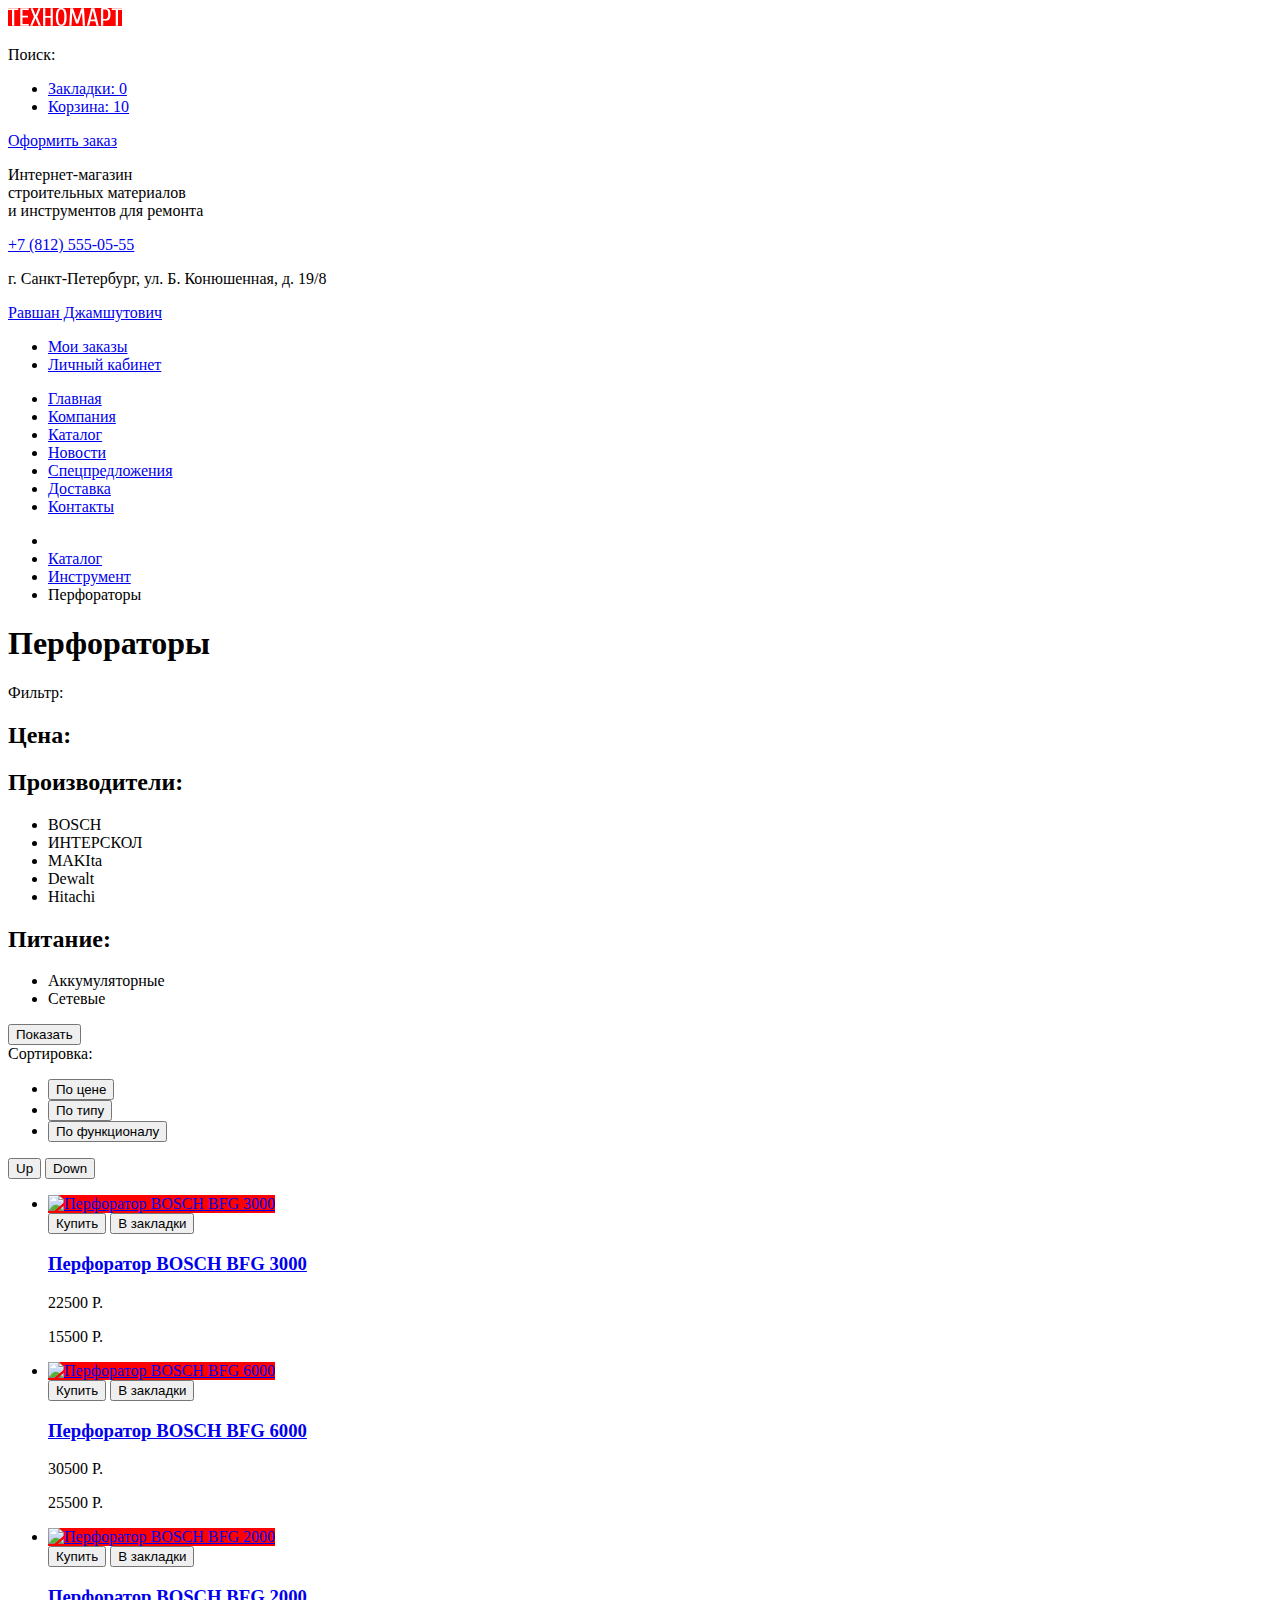
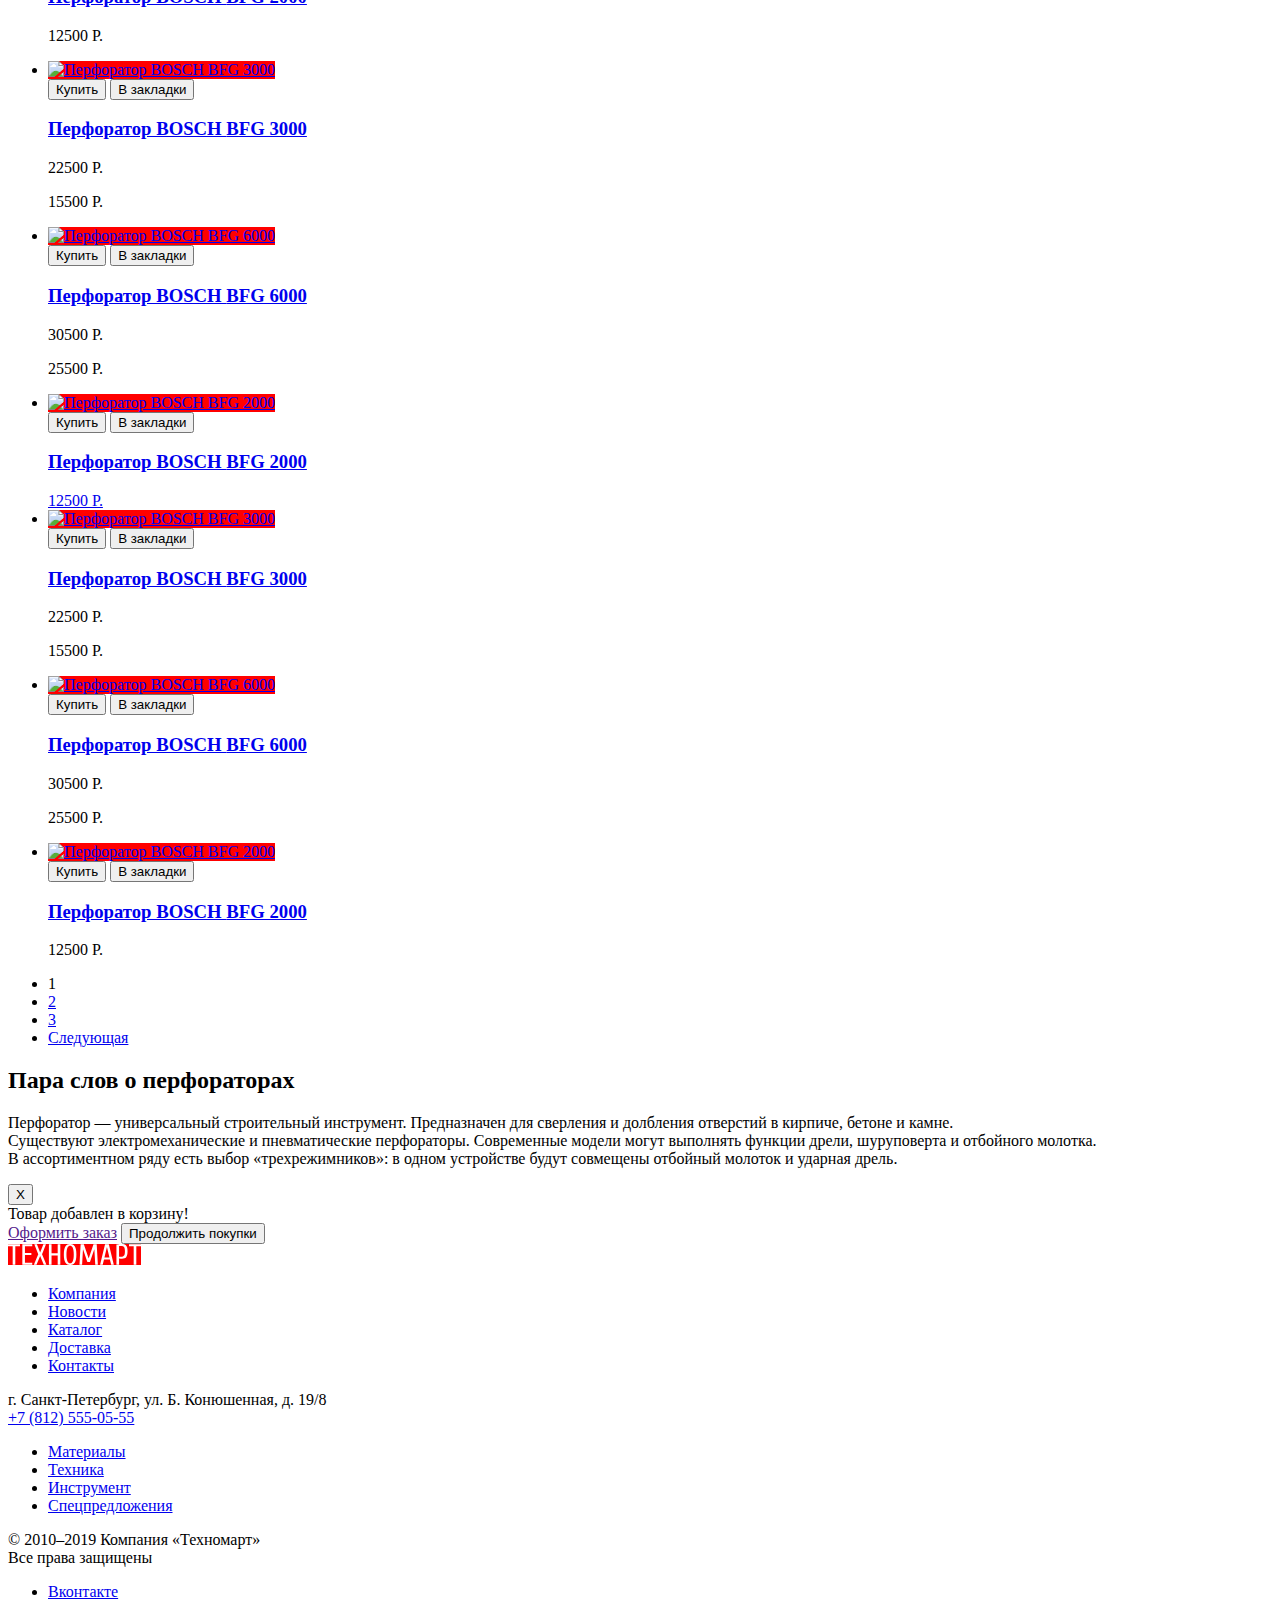
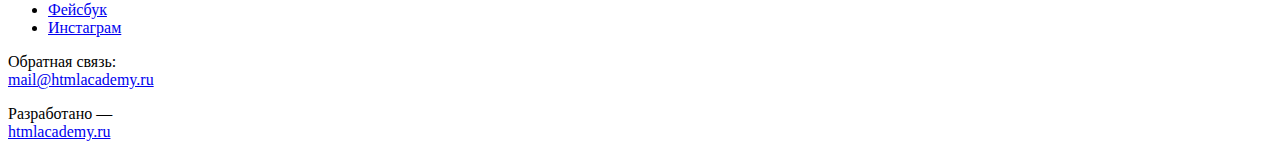
==== catalog.html @ 6b27f060 "Работа над ошибками" ====
<!DOCTYPE html>
<html lang="ru">
  <head>
    <meta charset="utf-8">
    <title>Техномарт</title>
    <link rel="stylesheet" href="css/delete.css">
  </head>
  <body>
    <header>
      <div>
        <a href="index.html"> <img src="img/logo-technomart.svg" weight="108" height="18" alt="Интернет-магазин Техномарт"> </a>
        <p>Поиск:</p>
        <ul>
          <li><a href="#">Закладки: 0</a></li>
          <li><a href="#">Корзина: 10</a></li>
        </ul>
        <a href="#">Оформить заказ</a>
      </div>
      <div>
        <p>Интернет-магазин <br> строительных материалов <br> и инструментов для ремонта</p>
        <div>
          <a href="tel:+78125550555">+7 (812) 555-05-55</a>
          <p>г. Санкт-Петербург, ул. Б. Конюшенная, д. 19/8</p>
        </div>
        <div>
          <div>
            <a href="#">Равшан Джамшутович</a>
            <a href="#" ></a> <!-- Кнопка ВЫХОД-->
          </div>
          <ul>
            <li><a href="#">Мои заказы</a></li>
            <li><a href="#">Личный кабинет</a></li>
          </ul>
        </div>
      </div>
      <nav>
        <ul>
          <li><a href="index.html">Главная</a></li>
          <li><a href="#">Компания</a></li>
          <li><a href="catalog.html">Каталог</a></li>
          <li><a href="#">Новости</a></li>
          <li><a href="#">Спецпредложения</a></li>
          <li><a href="#">Доставка</a></li>
          <li><a href="#">Контакты</a></li>
        </ul>
      </nav>
    </header>
    <main>
      <ul>
        <li><a href="index.html"></li> <!-- Иконка "Домой" -->
        <li><a href="catalog.html">Каталог</a></li>
        <li><a href="#">Инструмент</a></li>
        <li>Перфораторы</li>
      </ul>
      <section>
        <h1>Перфораторы</h1>
        <div>
          <!-- Фильтры товаров -->
          <div>Фильтр:</div>
          <div>
            <h2>Цена:</h2>
            <!-- Сортировка по цене -->
            <div>
              
            </div>
            <div>

            </div>
          </div>
          <div>
            <h2>Производители:</h2>
            <ul>
              <li>BOSCH</li>
              <li>ИНТЕРСКОЛ</li>
              <li>MAKIta</li>
              <li>Dewalt</li>
              <li>Hitachi</li>
            </ul>
          </div>
          <div>
            <h2>Питание:</h2>
            <ul>
              <li>Аккумуляторные</li>
              <li>Сетевые</li>
            </ul>
          </div>
          <button>Показать</button>
        </div>
        <div>
          <div>
            <span>Сортировка:</span>
            <div>
              <ul>
                <li><button>По цене</button></li>
                <li><button>По типу</button></li>
                <li><button>По функционалу</button></li>
              </ul>
              <div>
                <button>Up</button>
                <button>Down</button>
              </div>
            </div>
          </div>
          <ul>
            <li>
              <div>
                <a href="#">
                    <img src="img/perforator_1.jpg" weight="220" height="169" alt="Перфоратор BOSCH BFG 3000">
                </a>
                <div>
                  <button>Купить</button>
                  <button>В закладки</button>
                </div>
              </div>
              <h3>
                <a href="#">
                    Перфоратор BOSCH
                    <span>BFG 3000</span>
                </a>
              </h3>
              <p>22500 Р.</p>
              <p>15500 Р.</p>
            </li>
            <li>
                <div>
                  <a href="#">
                      <img src="img/perforator_2.jpg" weight="220" height="169" alt="Перфоратор BOSCH BFG 6000">
                  </a>
                  <div>
                      <button>Купить</button>
                      <button>В закладки</button>
                  </div>
                </div>
                <h3>
                  <a href="#">
                      Перфоратор BOSCH
                      <span>BFG 6000</span>
                  </a>
                </h3>
                <p>30500 Р.</p>
                <p>25500 Р.</p>
              </li>
              <li>
                <div>
                  <a href="#">
                      <img src="img/perforator_3.jpg" weight="220" height="169" alt="Перфоратор BOSCH BFG 2000">
                  </a>
                  <div>
                      <button>Купить</button>
                      <button>В закладки</button>
                  </div>
                </div>
                <h3>
                  <a href="#">
                      Перфоратор BOSCH
                      <span>BFG 2000</span>
                  </a>
                </h3>
                <p>12500 Р.</p>
              </li>
              <li>
                <div>
                  <a href="#">
                      <img src="img/perforator_1.jpg" weight="220" height="169" alt="Перфоратор BOSCH BFG 3000">
                  </a>
                  <div>
                      <button>Купить</button>
                      <button>В закладки</button>
                  </div>
                </div>
                <h3>
                  <a href="#">
                      Перфоратор BOSCH
                      <span>BFG 3000</span>
                  </a>
                </h3>
                <p>22500 Р.</p>
                <p>15500 Р.</p>
              </li>
              <li>
                <div>
                  <a href="#">
                      <img src="img/perforator_2.jpg" weight="220" height="169" alt="Перфоратор BOSCH BFG 6000">
                  </a>
                  <div>
                      <button>Купить</button>
                      <button>В закладки</button>
                  </div>
                </div>
                <h3>
                  <a href="#">
                      Перфоратор BOSCH
                      <span>BFG 6000</span>
                  </a>
                </h3>
                <p>30500 Р.</p>
                <p>25500 Р.</p>
              </li>
              <li>
                <div>
                  <a href="#">
                      <img src="img/perforator_3.jpg" weight="220" height="169" alt="Перфоратор BOSCH BFG 2000">
                  </a>
                  <div>
                      <button>Купить</button>
                      <button>В закладки</button>
                  </div>
                </div>
                <h3>
                  <a href="#">
                      Перфоратор BOSCH
                      <span>BFG 2000</span>
                  </a>
                </h3>
                <a href="#">12500 Р.</a>
              </li>
              <li>
                <div>
                  <a href="#">
                      <img src="img/perforator_1.jpg" weight="220" height="169" alt="Перфоратор BOSCH BFG 3000">
                  </a>
                  <div>
                      <button>Купить</button>
                      <button>В закладки</button>
                  </div>
                </div>
                <h3>
                  <a href="#">
                      Перфоратор BOSCH
                      <span>BFG 3000</span>
                  </a>
                </h3>
                <p>22500 Р.</p>
                <p>15500 Р.</p>
              </li>
              <li>
                <div>
                  <a href="#">
                      <img src="img/perforator_2.jpg" weight="220" height="169" alt="Перфоратор BOSCH BFG 6000">
                  </a>
                  <div>
                      <button>Купить</button>
                      <button>В закладки</button>
                  </div>
                </div>
                <h3>
                  <a href="#">
                      Перфоратор BOSCH
                      <span>BFG 6000</span>
                  </a>
                </h3>
                <p>30500 Р.</p>
                <p>25500 Р.</p>
              </li>
              <li>
                <div>
                  <a href="#">
                      <img src="img/perforator_3.jpg" weight="220" height="169" alt="Перфоратор BOSCH BFG 2000">
                  </a>
                  <div>
                      <button>Купить</button>
                      <button>В закладки</button>
                  </div>
                </div>
                <h3>
                  <a href="#">
                      Перфоратор BOSCH
                      <span>BFG 2000</span>
                  </a>
                </h3>
                <p>12500 Р.</p>
              </li>
          </ul>
        </div>
        <div>
          <ul>
            <li>1</li>
            <li><a href="#">2</a></li>
            <li><a href="#">3</a></li>
            <li><a href="#">Следующая</a></li>
          </ul>
        </div>
      </section>
      <section>
        <h2>Пара слов о перфораторах</h2>
        <p>Перфоратор — универсальный строительный инструмент. Предназначен для сверления и долбления отверстий в кирпиче, бетоне и камне. <br>
          Существуют электромеханические и пневматические перфораторы. Современные модели могут выполнять функции дрели, шуруповерта и отбойного молотка. <br>
          В ассортиментном ряду есть выбор «трехрежимников»: в одном устройстве будут совмещены отбойный молоток и ударная дрель.</p>
      </section>
      <div>
        <button>Х</button>
        <div>
          <div>Товар добавлен в корзину!</div>
        </div>
        <div>
          <a href="">Оформить заказ</a>
          <button>Продолжить покупки</button>
        </div>
      </div>
    </main>
    <footer>
      <div>
          <a href="index.html"><img src="img/logo-technomart.svg" weight="136" height="21" alt="Логотип"></a>
          <ul>
              <li><a href="#">Компания</a></li>
              <li><a href="#">Новости</a></li>
              <li><a href="#">Каталог</a></li>
              <li><a href="#">Доставка</a></li>
              <li><a href="#">Контакты</a></li>
            </ul>
      </div>
      <div>
        <p>г. Санкт-Петербург, ул. Б. Конюшенная, д. 19/8 <br> <a href="tel:+78125550555">+7 (812) 555-05-55</a></p>
        <ul>
            <li><a href="#">Материалы</a></li>
            <li><a href="#">Техника</a></li>
            <li><a href="#">Инструмент</a></li>
            <li><a href="#">Спецпредложения</a></li>
          </ul>
      </div>
      <div>
        <p>© 2010–2019 Компания «Техномарт» <br> Все права защищены</p>
        <ul>
          <li><a href="#">Вконтакте</a></li>
          <li><a href="#">Фейсбук</a></li>
          <li><a href="#">Инстаграм</a></li>
        </ul>
        <p>Обратная связь: <br> <a href="mailto:mail@htmlacademy.ru">mail@htmlacademy.ru</a></p>
        <p>Разработано — <br> <a href="https://htmlacademy.ru/intensive/htmlcss">htmlacademy.ru</a></p>
      </div>
    </footer>
  </body>
</html>
---- css/delete.css ----
img {
    background-color: red;
}
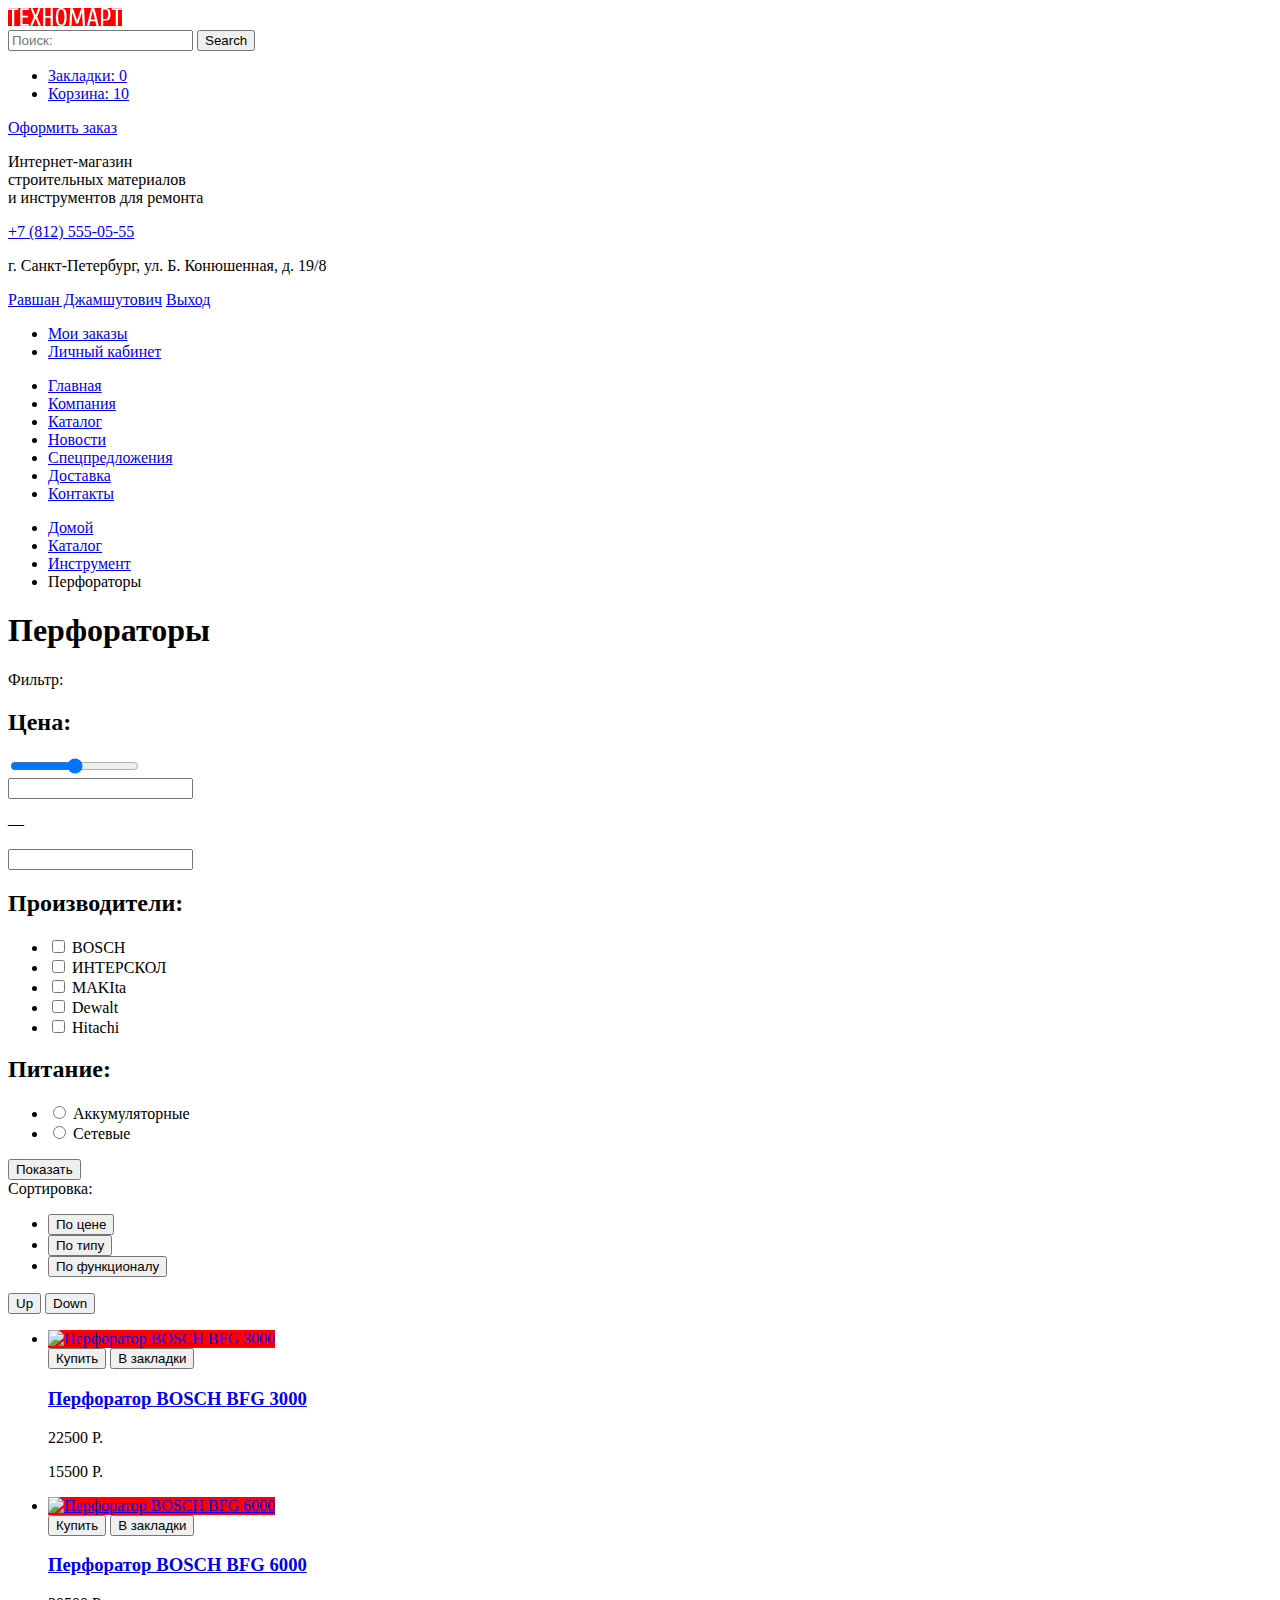
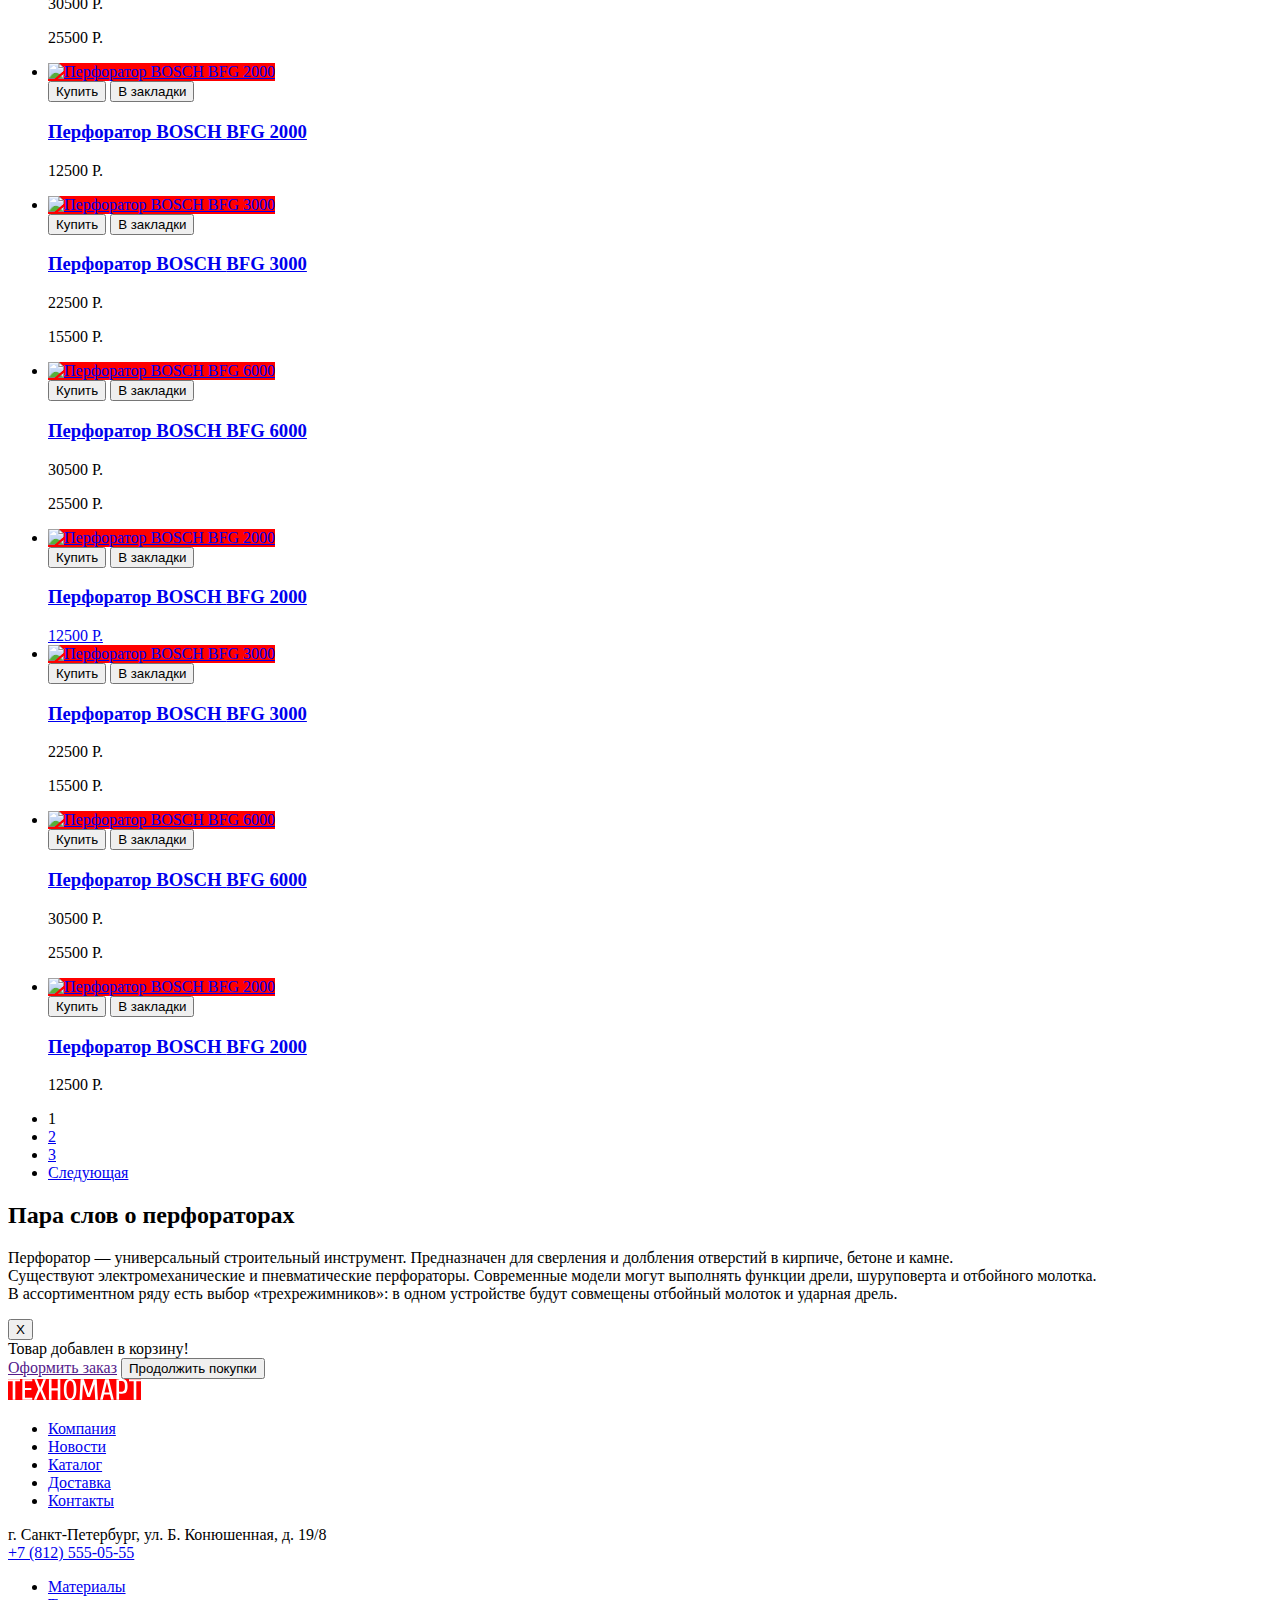
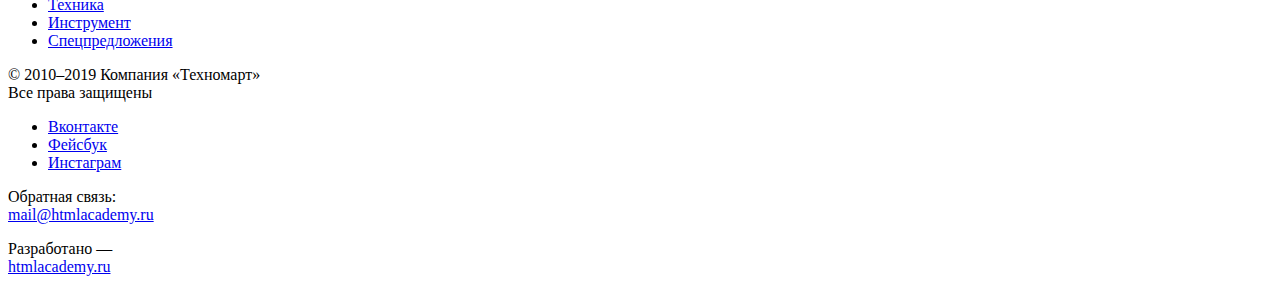
==== commit 82115c15: "дополнил" ====
--- a/catalog.html
+++ b/catalog.html
@@ -9,7 +9,10 @@
     <header>
       <div>
         <a href="index.html"> <img src="img/logo-technomart.svg" weight="108" height="18" alt="Интернет-магазин Техномарт"> </a>
-        <p>Поиск:</p>
+        <form action="" method="post">
+          <input type="search" name="search" placeholder="Поиск:">
+          <button>Search</button>
+        </form>
         <ul>
           <li><a href="#">Закладки: 0</a></li>
           <li><a href="#">Корзина: 10</a></li>
@@ -25,7 +28,7 @@
         <div>
           <div>
             <a href="#">Равшан Джамшутович</a>
-            <a href="#" ></a> <!-- Кнопка ВЫХОД-->
+            <a href="#">Выход</a>
           </div>
           <ul>
             <li><a href="#">Мои заказы</a></li>
@@ -47,7 +50,7 @@
     </header>
     <main>
       <ul>
-        <li><a href="index.html"></li> <!-- Иконка "Домой" -->
+        <li><a href="index.html">Домой</a></li>
         <li><a href="catalog.html">Каталог</a></li>
         <li><a href="#">Инструмент</a></li>
         <li>Перфораторы</li>
@@ -55,36 +58,62 @@
       <section>
         <h1>Перфораторы</h1>
         <div>
-          <!-- Фильтры товаров -->
-          <div>Фильтр:</div>
-          <div>
-            <h2>Цена:</h2>
-            <!-- Сортировка по цене -->
+          <form action="">
+            <!-- Фильтры товаров -->
+            <div>Фильтр:</div>
             <div>
-              
+              <h2>Цена:</h2>
+              <input type="range" min="1" max="40000" step="1">
+              <div>
+                <input type="text">
+                <p> — </p>
+                <input type="text">
+              </div>
             </div>
             <div>
-
+              <h2>Производители:</h2>
+              <ul>
+                <li>
+                  <input type="checkbox" name="product-group-manufacturers" value="bosh" id="bosh">
+                  <label for="bosh">BOSCH</label>
+                </li>
+                <li>
+                  <input type="checkbox" name="product-group-manufacturers" value="interscol" id="interscol">
+                  <label for="interscol">ИНТЕРСКОЛ</label>
+                </li>
+                <li>
+                  <input type="checkbox" name="product-group-manufacturers" value="makita" id="makita">
+                  <label for="makita">MAKIta</label>
+                </li>
+                <li>
+                  <input type="checkbox" name="product-group-manufacturers" value="dewalt" id="dewalt">
+                  <label for="dewalt">Dewalt</label>
+                </li>
+                <li>
+                  <input type="checkbox" name="product-group-manufacturers" value="hitachi" id="hitachi">
+                  <label for="hitachi">Hitachi</label>
+                </li>
+              </ul>
             </div>
-          </div>
-          <div>
-            <h2>Производители:</h2>
-            <ul>
-              <li>BOSCH</li>
-              <li>ИНТЕРСКОЛ</li>
-              <li>MAKIta</li>
-              <li>Dewalt</li>
-              <li>Hitachi</li>
-            </ul>
-          </div>
-          <div>
-            <h2>Питание:</h2>
-            <ul>
-              <li>Аккумуляторные</li>
-              <li>Сетевые</li>
-            </ul>
-          </div>
-          <button>Показать</button>
+            <div>
+              <h2>Питание:</h2>
+              <ul>
+                <li>
+                  <input type="radio" name="product-group-power" value="rechargeable" id="rechargeable">
+                  <label for="rechargeable">
+                    Аккумуляторные
+                  </label>
+                </li>
+                <li>
+                  <input type="radio" name="product-group-power" value="power" id="power">
+                  <label for="power">
+                    Сетевые
+                  </label>
+                </li>
+              </ul>
+            </div>
+            <button type="submit">Показать</button>
+          </form>
         </div>
         <div>
           <div>
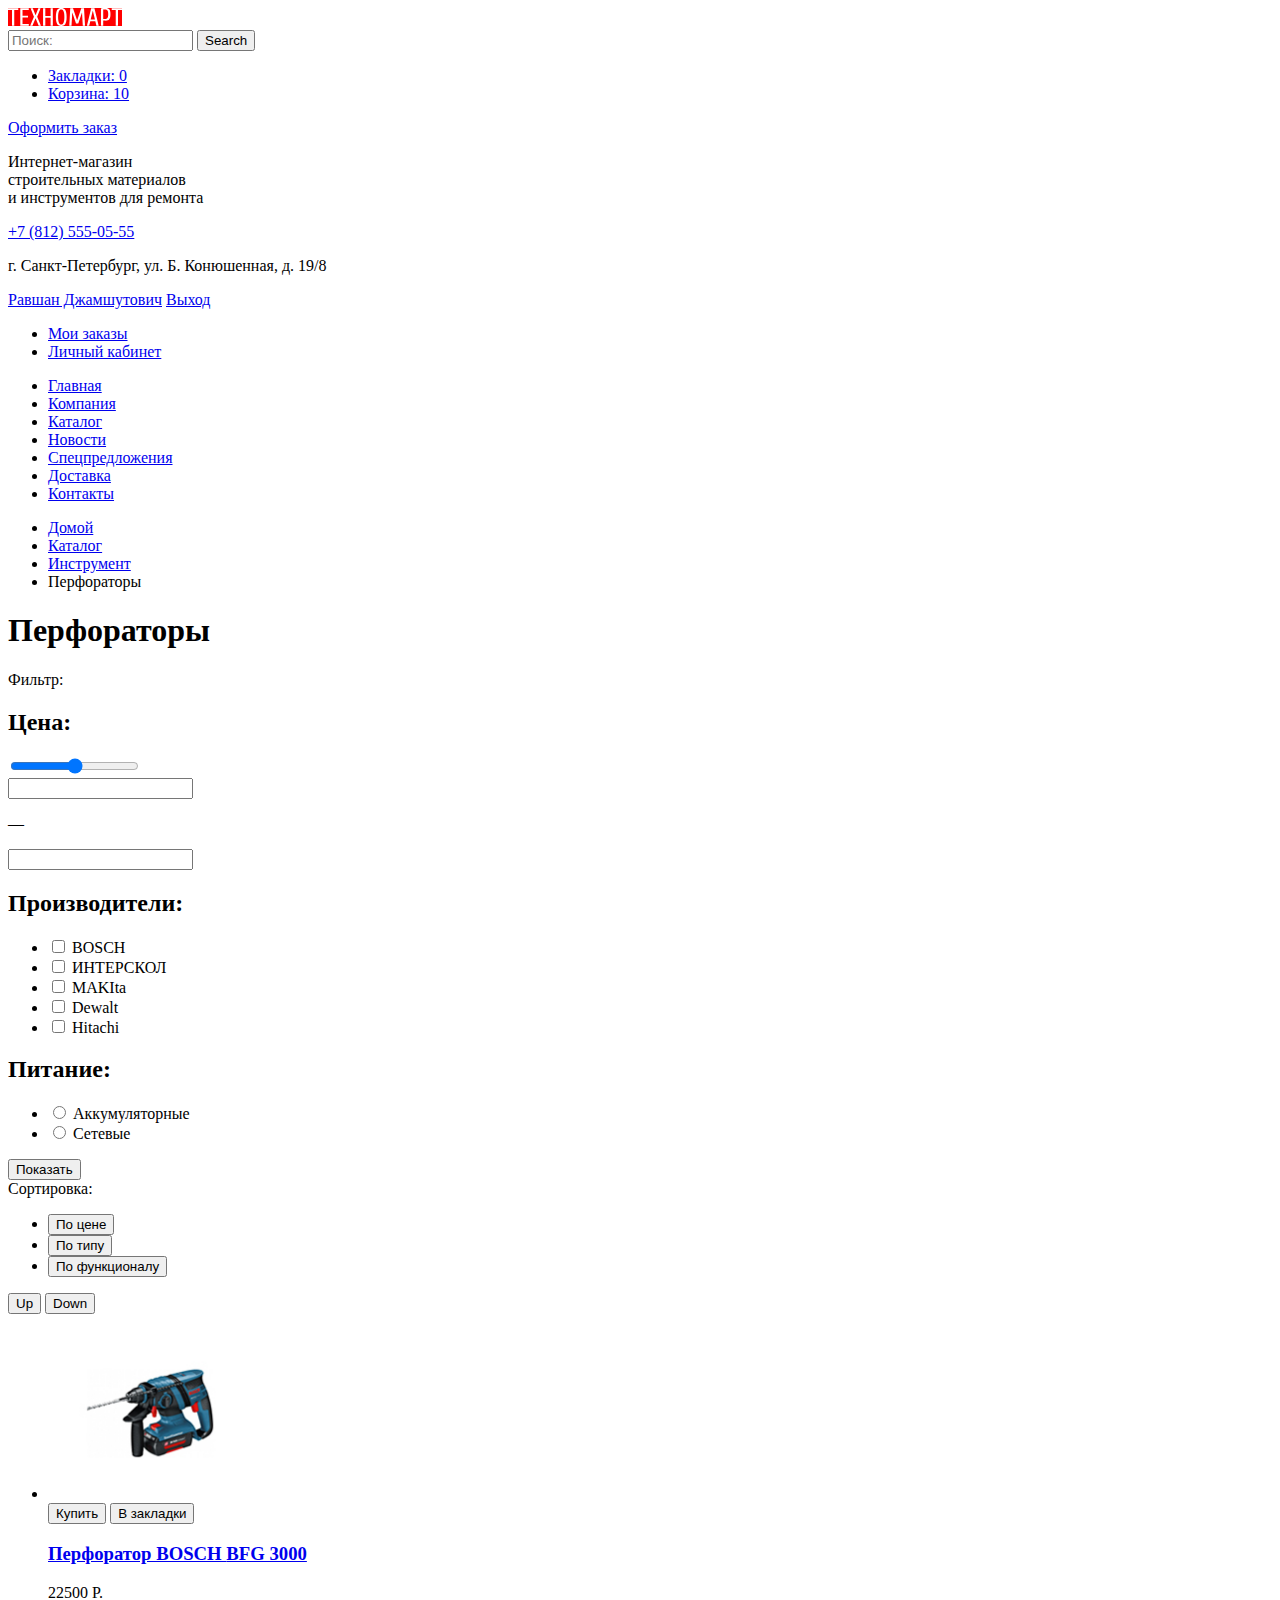
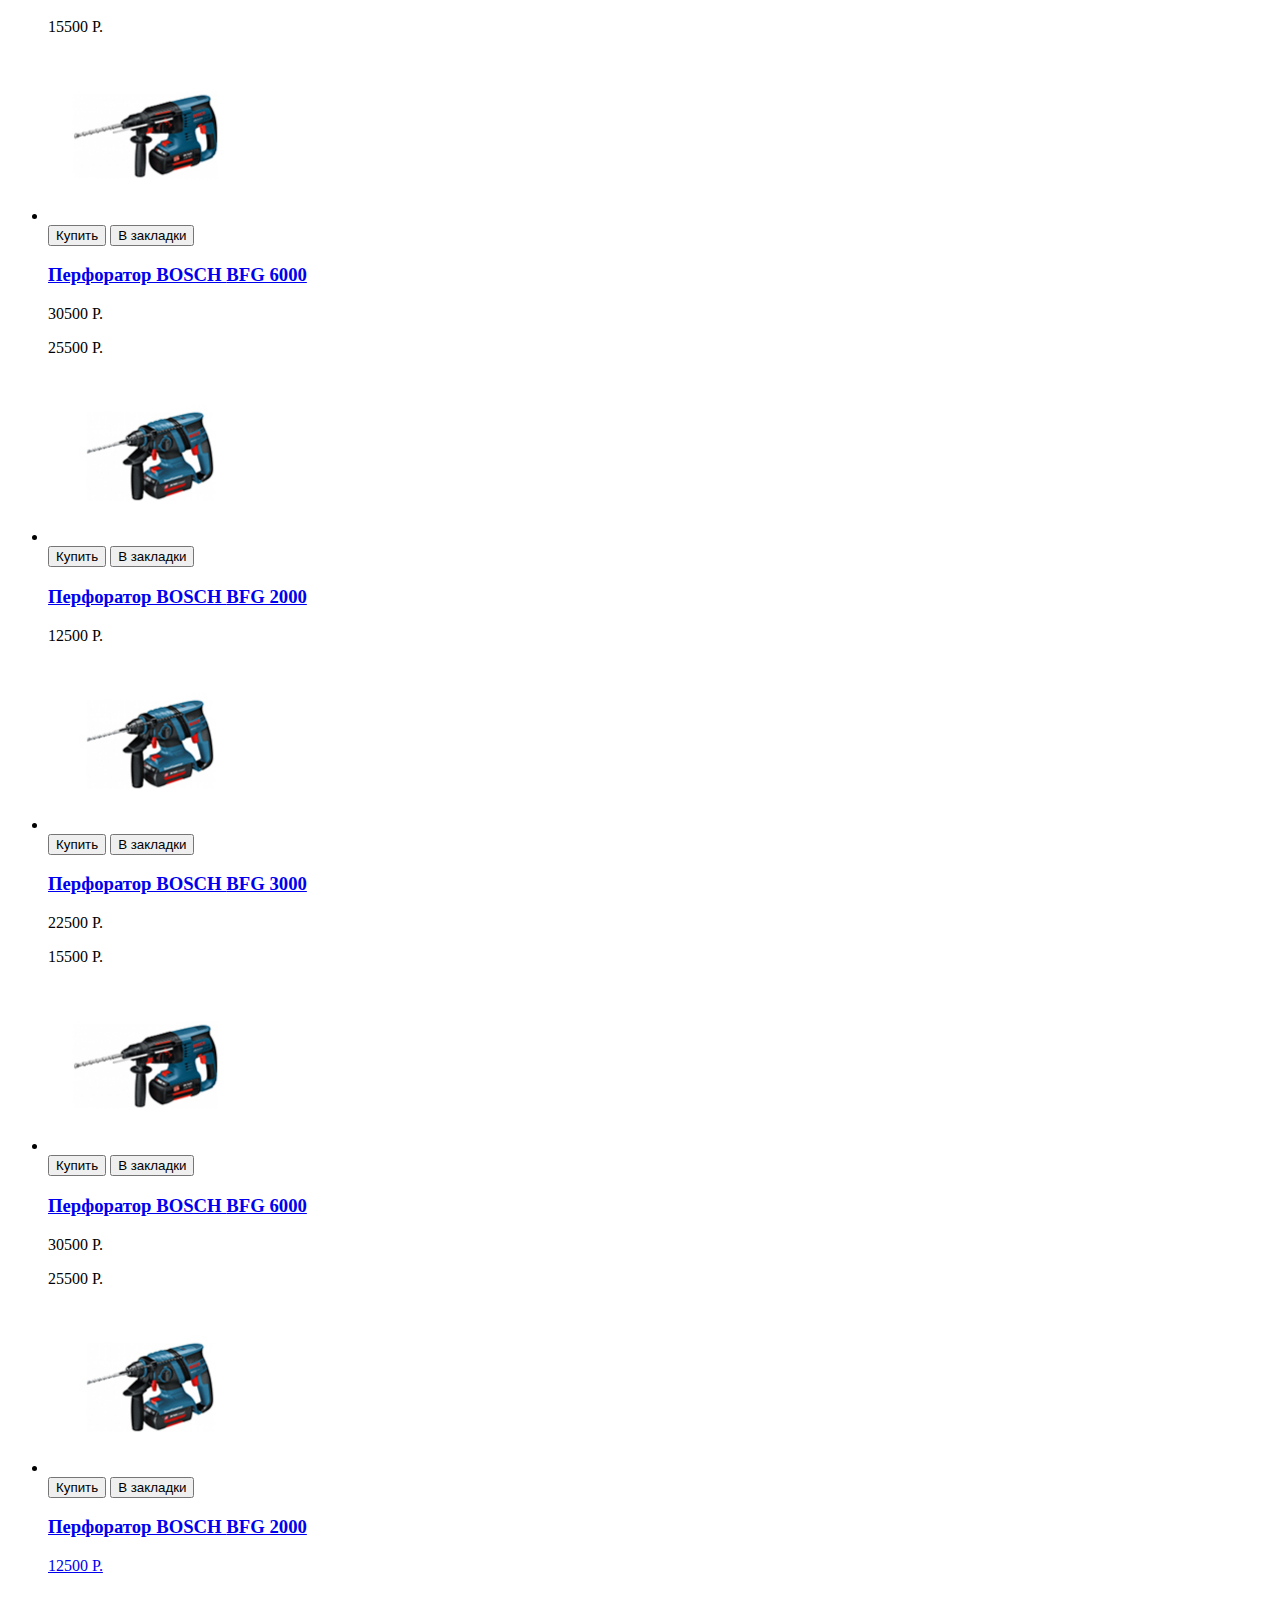
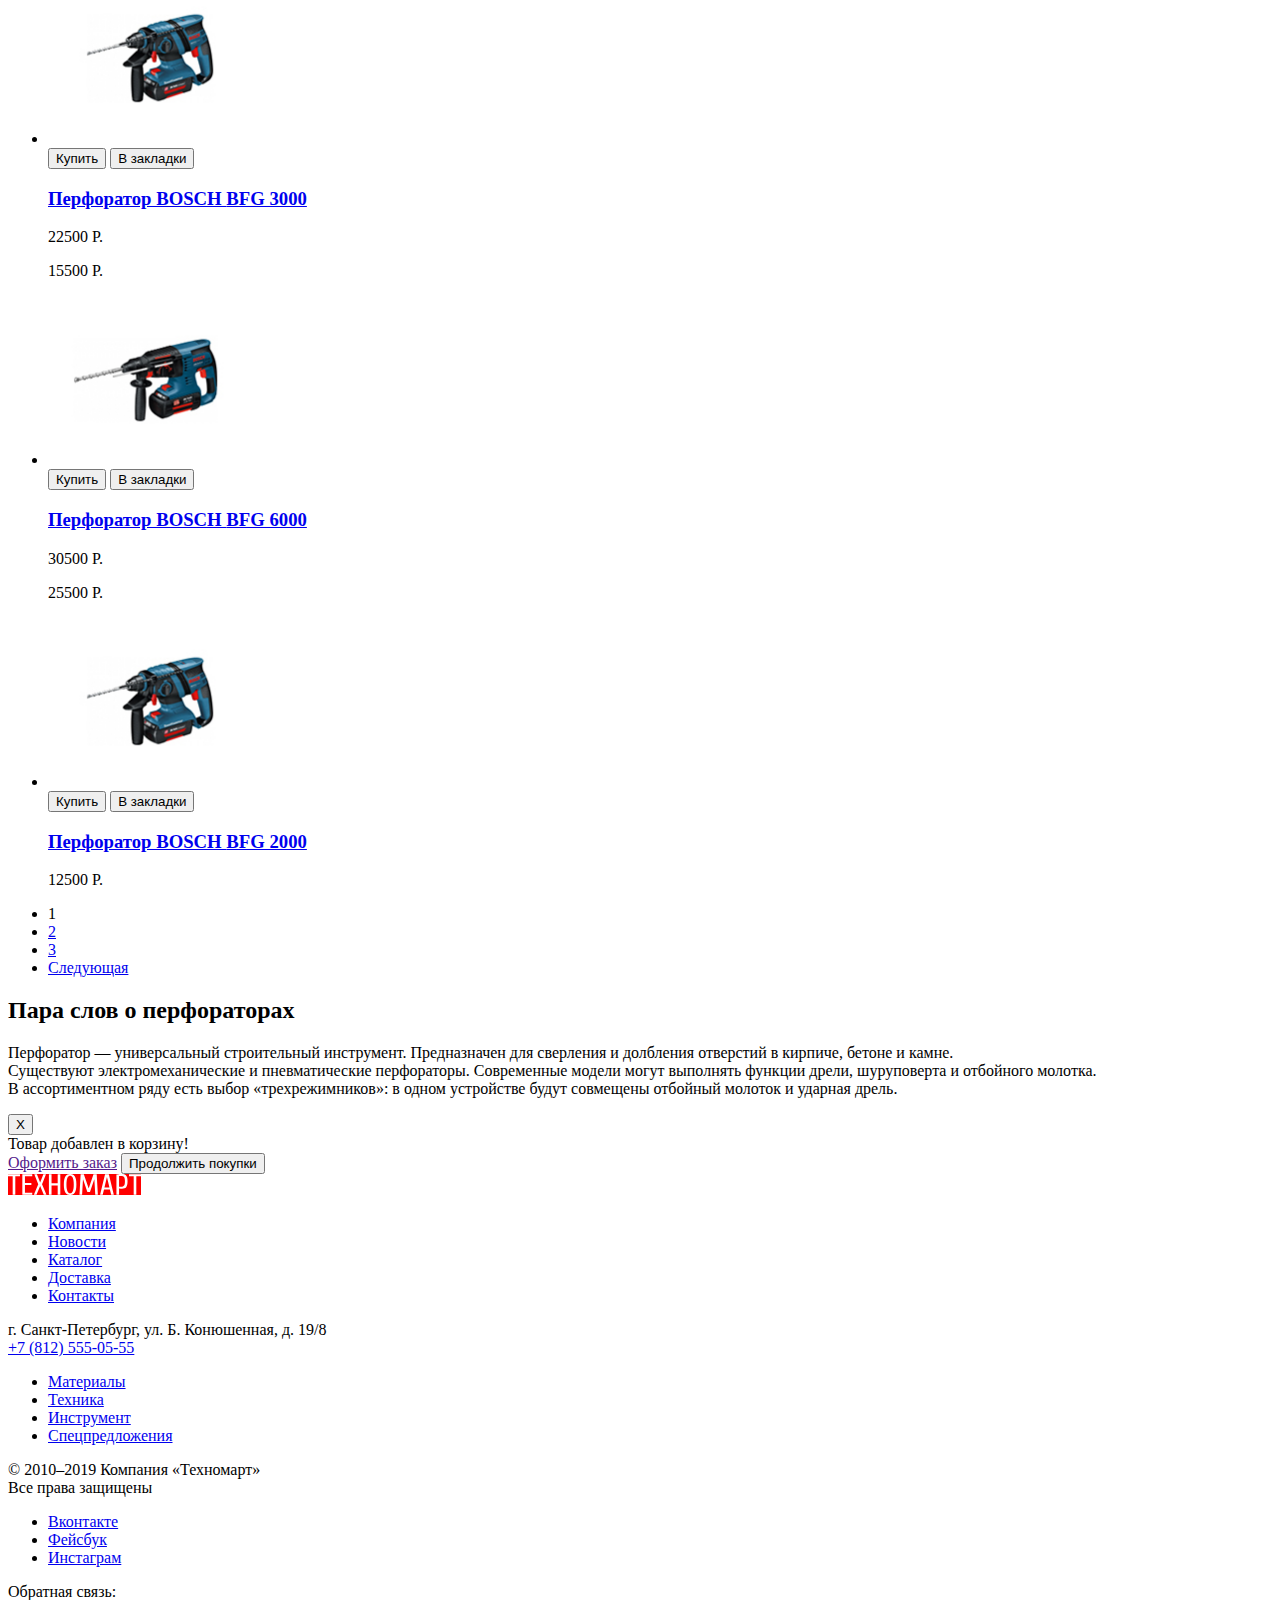
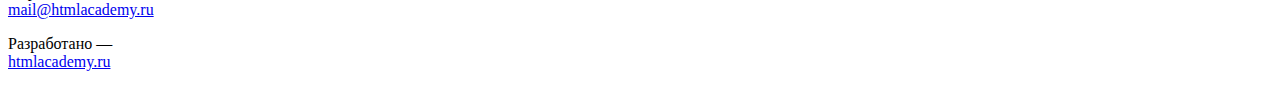
==== commit e9ac495c: "Правки" ====
--- a/catalog.html
+++ b/catalog.html
@@ -134,7 +134,7 @@
             <li>
               <div>
                 <a href="#">
-                    <img src="img/perforator_1.jpg" weight="220" height="169" alt="Перфоратор BOSCH BFG 3000">
+                    <img src="img/perforator__1.jpg" weight="220" height="169" alt="Перфоратор BOSCH BFG 3000">
                 </a>
                 <div>
                   <button>Купить</button>
@@ -153,7 +153,7 @@
             <li>
                 <div>
                   <a href="#">
-                      <img src="img/perforator_2.jpg" weight="220" height="169" alt="Перфоратор BOSCH BFG 6000">
+                      <img src="img/perforator__2.jpg" weight="220" height="169" alt="Перфоратор BOSCH BFG 6000">
                   </a>
                   <div>
                       <button>Купить</button>
@@ -172,7 +172,7 @@
               <li>
                 <div>
                   <a href="#">
-                      <img src="img/perforator_3.jpg" weight="220" height="169" alt="Перфоратор BOSCH BFG 2000">
+                      <img src="img/perforator__3.jpg" weight="220" height="169" alt="Перфоратор BOSCH BFG 2000">
                   </a>
                   <div>
                       <button>Купить</button>
@@ -190,7 +190,7 @@
               <li>
                 <div>
                   <a href="#">
-                      <img src="img/perforator_1.jpg" weight="220" height="169" alt="Перфоратор BOSCH BFG 3000">
+                      <img src="img/perforator__1.jpg" weight="220" height="169" alt="Перфоратор BOSCH BFG 3000">
                   </a>
                   <div>
                       <button>Купить</button>
@@ -209,7 +209,7 @@
               <li>
                 <div>
                   <a href="#">
-                      <img src="img/perforator_2.jpg" weight="220" height="169" alt="Перфоратор BOSCH BFG 6000">
+                      <img src="img/perforator__2.jpg" weight="220" height="169" alt="Перфоратор BOSCH BFG 6000">
                   </a>
                   <div>
                       <button>Купить</button>
@@ -228,7 +228,7 @@
               <li>
                 <div>
                   <a href="#">
-                      <img src="img/perforator_3.jpg" weight="220" height="169" alt="Перфоратор BOSCH BFG 2000">
+                      <img src="img/perforator__3.jpg" weight="220" height="169" alt="Перфоратор BOSCH BFG 2000">
                   </a>
                   <div>
                       <button>Купить</button>
@@ -246,7 +246,7 @@
               <li>
                 <div>
                   <a href="#">
-                      <img src="img/perforator_1.jpg" weight="220" height="169" alt="Перфоратор BOSCH BFG 3000">
+                      <img src="img/perforator__1.jpg" weight="220" height="169" alt="Перфоратор BOSCH BFG 3000">
                   </a>
                   <div>
                       <button>Купить</button>
@@ -265,7 +265,7 @@
               <li>
                 <div>
                   <a href="#">
-                      <img src="img/perforator_2.jpg" weight="220" height="169" alt="Перфоратор BOSCH BFG 6000">
+                      <img src="img/perforator__2.jpg" weight="220" height="169" alt="Перфоратор BOSCH BFG 6000">
                   </a>
                   <div>
                       <button>Купить</button>
@@ -284,11 +284,12 @@
               <li>
                 <div>
                   <a href="#">
-                      <img src="img/perforator_3.jpg" weight="220" height="169" alt="Перфоратор BOSCH BFG 2000">
-                  </a>
-                  <div>
-                      <button>Купить</button>
-                      <button>В закладки</button>
+                      <img src="img/perforator__3.jpg" weight="220" height="169" alt="Перфоратор BOSCH BFG 2000">
+                  </a>
+                  <div>
+                      <button>Купить</button>
+                      <button>В закладки</button>
+
                   </div>
                 </div>
                 <h3>
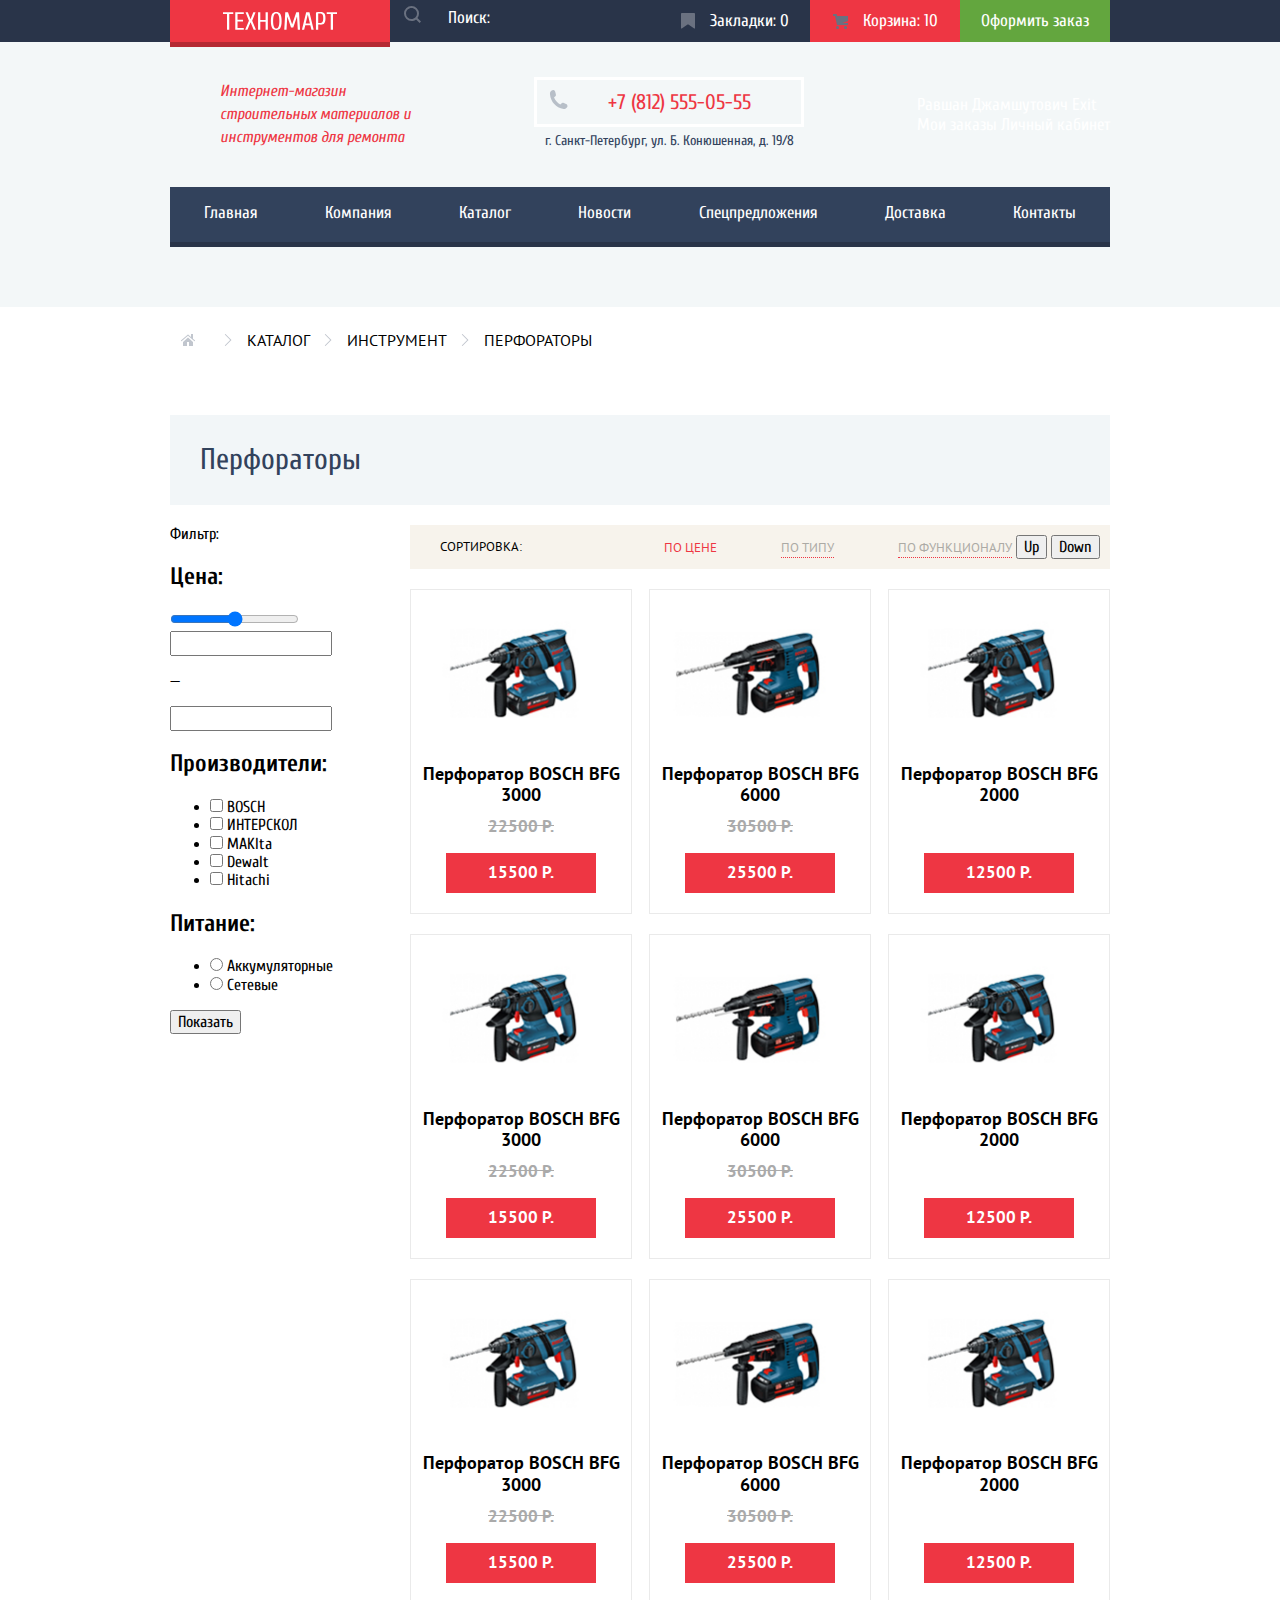
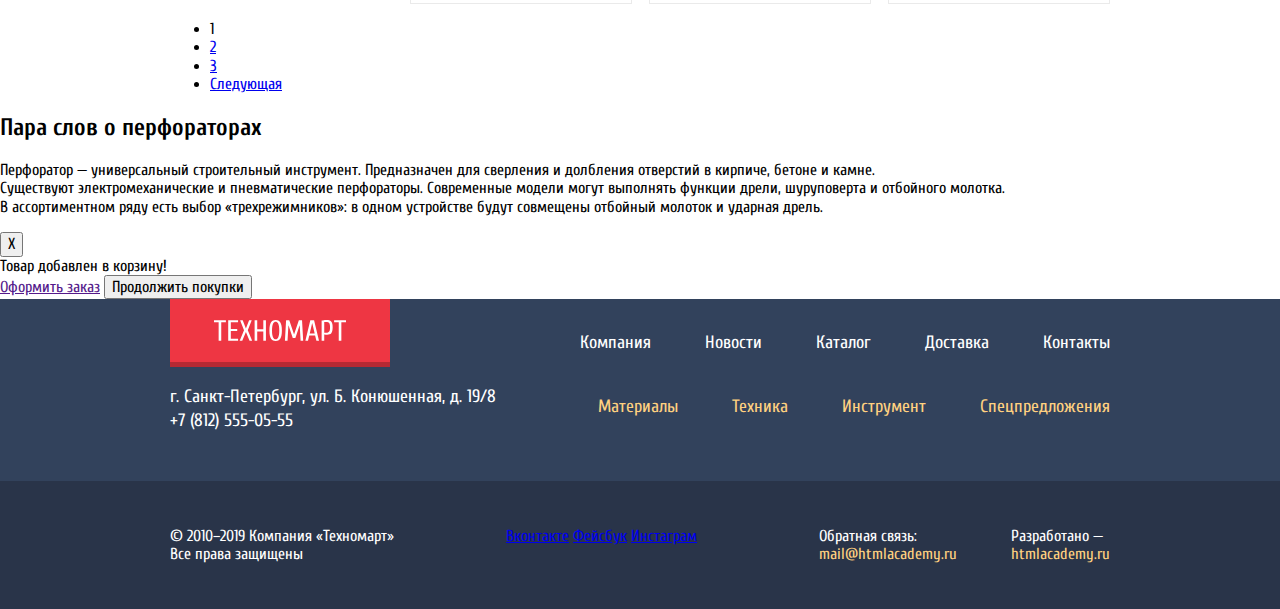
==== commit 74197c29: "работа" ====
--- a/catalog.html
+++ b/catalog.html
@@ -3,37 +3,45 @@
   <head>
     <meta charset="utf-8">
     <title>Техномарт</title>
-    <link rel="stylesheet" href="css/delete.css">
+    <link rel="stylesheet" href="css/normalize.css">
+    <link rel="stylesheet" href="css/style.css">
+    <link href="https://fonts.googleapis.com/css?family=Cuprum:400,400i,700,700i|PT+Sans:400,400i,700,700i&display=swap&subset=cyrillic" rel="stylesheet"> 
   </head>
   <body>
-    <header>
-      <div>
-        <a href="index.html"> <img src="img/logo-technomart.svg" weight="108" height="18" alt="Интернет-магазин Техномарт"> </a>
-        <form action="" method="post">
-          <input type="search" name="search" placeholder="Поиск:">
-          <button>Search</button>
-        </form>
-        <ul>
-          <li><a href="#">Закладки: 0</a></li>
-          <li><a href="#">Корзина: 10</a></li>
-        </ul>
-        <a href="#">Оформить заказ</a>
-      </div>
-      <div>
-        <p>Интернет-магазин <br> строительных материалов <br> и инструментов для ремонта</p>
-        <div>
+    <header class="hav-top">
+      <div class="hav-top-menu">
+        <div class="hav-top-menu-container">
+          <a href="index.html" class="top-logo">
+            <img src="img/logo-technomart.svg" weight="108" height="18" alt="Интернет-магазин Техномарт">
+          </a>
+          <form action="" method="post">
+            <input type="search" name="search" placeholder="Поиск:">
+            <button>Search</button>
+          </form>
+          <div class="top-menu-right">
+            <ul class="hav-top-menu-list">
+              <li><a href="#" class="nav-link">Закладки: 0</a></li>
+              <li><a href="#" class="nav-link">Корзина: 10</a></li>
+            </ul>
+            <a href="#" class="btn-checkout">Оформить заказ</a>
+          </div>
+        </div>
+      </div>
+      <div class="hav-top-center">
+        <p>Интернет-магазин строительных материалов и инструментов для ремонта</p>
+        <div class="hav-top-center-phone">
           <a href="tel:+78125550555">+7 (812) 555-05-55</a>
           <p>г. Санкт-Петербург, ул. Б. Конюшенная, д. 19/8</p>
         </div>
         <div>
           <div>
             <a href="#">Равшан Джамшутович</a>
-            <a href="#">Выход</a>
-          </div>
-          <ul>
-            <li><a href="#">Мои заказы</a></li>
-            <li><a href="#">Личный кабинет</a></li>
-          </ul>
+            <a href="#">Exit</a>
+          </div>
+          <div>
+            <a href="#">Мои заказы</a>
+            <a href="#">Личный кабинет</a>
+          </div>
         </div>
       </div>
       <nav>
@@ -48,15 +56,20 @@
         </ul>
       </nav>
     </header>
-    <main>
-      <ul>
-        <li><a href="index.html">Домой</a></li>
-        <li><a href="catalog.html">Каталог</a></li>
-        <li><a href="#">Инструмент</a></li>
-        <li>Перфораторы</li>
-      </ul>
-      <section>
-        <h1>Перфораторы</h1>
+    <main class="catalog-content">
+      <div>
+        <ul class="bread-crumbs">
+          <li class="bread-crumbs-items"><a href="index.html">Домой</a></li>
+          <li class="bread-crumbs-items"><a href="catalog.html">Каталог</a></li>
+          <li class="bread-crumbs-items"><a href="#">Инструмент</a></li>
+          <li class="bread-crumbs-items">Перфораторы</li>
+        </ul>
+      </div>
+      <section class="content catalog-content catalog-page">
+        <div class="catalog-header">
+          <h1>Перфораторы</h1>
+        </div>
+        <div class="catalog-flex">
         <div>
           <form action="">
             <!-- Фильтры товаров -->
@@ -115,28 +128,28 @@
             <button type="submit">Показать</button>
           </form>
         </div>
-        <div>
-          <div>
-            <span>Сортировка:</span>
+        <div class="catalog-list">
+          <div class="soft-second">
+            <p>Сортировка:</p>
             <div>
-              <ul>
-                <li><button>По цене</button></li>
-                <li><button>По типу</button></li>
-                <li><button>По функционалу</button></li>
+              <ul class="soft-second-list">
+                <li class="soft-second-list-item soft-second-list-item-active"><button>По цене</button></li>
+                <li class="soft-second-list-item"><button>По типу</button></li>
+                <li class="soft-second-list-item"><button>По функционалу</button></li>
               </ul>
-              <div>
+              <div class="catalog-sort-buttons">
                 <button>Up</button>
                 <button>Down</button>
               </div>
             </div>
           </div>
-          <ul>
-            <li>
-              <div>
+          <ul class="catalog-list-items">
+            <li class="popular-items-products-item">
+              <div>     
                 <a href="#">
                     <img src="img/perforator__1.jpg" weight="220" height="169" alt="Перфоратор BOSCH BFG 3000">
                 </a>
-                <div>
+                <div class="hide">
                   <button>Купить</button>
                   <button>В закладки</button>
                 </div>
@@ -147,15 +160,15 @@
                     <span>BFG 3000</span>
                 </a>
               </h3>
-              <p>22500 Р.</p>
-              <p>15500 Р.</p>
+              <p class="old-price">22500 Р.</p>
+              <p class="new-price">15500 Р.</p>
             </li>
-            <li>
+            <li class="popular-items-products-item">
                 <div>
                   <a href="#">
                       <img src="img/perforator__2.jpg" weight="220" height="169" alt="Перфоратор BOSCH BFG 6000">
                   </a>
-                  <div>
+                  <div class="hide">
                       <button>Купить</button>
                       <button>В закладки</button>
                   </div>
@@ -166,15 +179,15 @@
                       <span>BFG 6000</span>
                   </a>
                 </h3>
-                <p>30500 Р.</p>
-                <p>25500 Р.</p>
-              </li>
-              <li>
+                <p class="old-price">30500 Р.</p>
+                <p class="new-price">25500 Р.</p>
+              </li>
+              <li class="popular-items-products-item">
                 <div>
                   <a href="#">
                       <img src="img/perforator__3.jpg" weight="220" height="169" alt="Перфоратор BOSCH BFG 2000">
                   </a>
-                  <div>
+                  <div class="hide">
                       <button>Купить</button>
                       <button>В закладки</button>
                   </div>
@@ -185,14 +198,15 @@
                       <span>BFG 2000</span>
                   </a>
                 </h3>
-                <p>12500 Р.</p>
-              </li>
-              <li>
+                <p class="old-price"></p>
+                <p class="new-price">12500 Р.</p>
+              </li>
+              <li class="popular-items-products-item">
                 <div>
                   <a href="#">
                       <img src="img/perforator__1.jpg" weight="220" height="169" alt="Перфоратор BOSCH BFG 3000">
                   </a>
-                  <div>
+                  <div class="hide">
                       <button>Купить</button>
                       <button>В закладки</button>
                   </div>
@@ -203,15 +217,15 @@
                       <span>BFG 3000</span>
                   </a>
                 </h3>
-                <p>22500 Р.</p>
-                <p>15500 Р.</p>
-              </li>
-              <li>
+                <p class="old-price">22500 Р.</p>
+                <p class="new-price">15500 Р.</p>
+              </li>
+              <li class="popular-items-products-item">
                 <div>
                   <a href="#">
                       <img src="img/perforator__2.jpg" weight="220" height="169" alt="Перфоратор BOSCH BFG 6000">
                   </a>
-                  <div>
+                  <div class="hide">
                       <button>Купить</button>
                       <button>В закладки</button>
                   </div>
@@ -222,15 +236,15 @@
                       <span>BFG 6000</span>
                   </a>
                 </h3>
-                <p>30500 Р.</p>
-                <p>25500 Р.</p>
-              </li>
-              <li>
+                <p class="old-price">30500 Р.</p>
+                <p class="new-price">25500 Р.</p>
+              </li>
+              <li class="popular-items-products-item">
                 <div>
                   <a href="#">
                       <img src="img/perforator__3.jpg" weight="220" height="169" alt="Перфоратор BOSCH BFG 2000">
                   </a>
-                  <div>
+                  <div class="hide">
                       <button>Купить</button>
                       <button>В закладки</button>
                   </div>
@@ -241,14 +255,15 @@
                       <span>BFG 2000</span>
                   </a>
                 </h3>
-                <a href="#">12500 Р.</a>
-              </li>
-              <li>
+                <p class="old-price"></p>
+                <p class="new-price">12500 Р.</p>
+              </li>
+              <li class="popular-items-products-item">
                 <div>
                   <a href="#">
                       <img src="img/perforator__1.jpg" weight="220" height="169" alt="Перфоратор BOSCH BFG 3000">
                   </a>
-                  <div>
+                  <div class="hide">
                       <button>Купить</button>
                       <button>В закладки</button>
                   </div>
@@ -259,15 +274,15 @@
                       <span>BFG 3000</span>
                   </a>
                 </h3>
-                <p>22500 Р.</p>
-                <p>15500 Р.</p>
-              </li>
-              <li>
+                <p class="old-price">22500 Р.</p>
+                <p class="new-price">15500 Р.</p>
+              </li>
+              <li class="popular-items-products-item">
                 <div>
                   <a href="#">
                       <img src="img/perforator__2.jpg" weight="220" height="169" alt="Перфоратор BOSCH BFG 6000">
                   </a>
-                  <div>
+                  <div class="hide">
                       <button>Купить</button>
                       <button>В закладки</button>
                   </div>
@@ -278,15 +293,15 @@
                       <span>BFG 6000</span>
                   </a>
                 </h3>
-                <p>30500 Р.</p>
-                <p>25500 Р.</p>
-              </li>
-              <li>
+                <p class="old-price">30500 Р.</p>
+                <p class="new-price">25500 Р.</p>
+              </li>
+              <li class="popular-items-products-item">
                 <div>
                   <a href="#">
                       <img src="img/perforator__3.jpg" weight="220" height="169" alt="Перфоратор BOSCH BFG 2000">
                   </a>
-                  <div>
+                  <div class="hide">
                       <button>Купить</button>
                       <button>В закладки</button>
 
@@ -298,10 +313,12 @@
                       <span>BFG 2000</span>
                   </a>
                 </h3>
-                <p>12500 Р.</p>
+                <p class="old-price"></p>
+                <p class="new-price">12500 Р.</p>
               </li>
           </ul>
         </div>
+      </div>
         <div>
           <ul>
             <li>1</li>
@@ -311,6 +328,7 @@
           </ul>
         </div>
       </section>
+    </main>
       <section>
         <h2>Пара слов о перфораторах</h2>
         <p>Перфоратор — универсальный строительный инструмент. Предназначен для сверления и долбления отверстий в кирпиче, бетоне и камне. <br>
@@ -327,37 +345,47 @@
           <button>Продолжить покупки</button>
         </div>
       </div>
-    </main>
-    <footer>
-      <div>
-          <a href="index.html"><img src="img/logo-technomart.svg" weight="136" height="21" alt="Логотип"></a>
-          <ul>
-              <li><a href="#">Компания</a></li>
-              <li><a href="#">Новости</a></li>
-              <li><a href="#">Каталог</a></li>
-              <li><a href="#">Доставка</a></li>
-              <li><a href="#">Контакты</a></li>
+   
+      <footer class="footer">
+        <div class="content-footer">
+          <div class="footer-flex">
+            <div class="footer-contacts">
+              <a href="index.html" class="top-logo footer-logo">
+                <img src="img/logo-technomart.svg" weight="136" height="21" alt="Логотип">
+              </a>
+              <p>г. Санкт-Петербург, ул. Б. Конюшенная, д. 19/8 <br> <a href="tel:+78125550555">+7 (812) 555-05-55</a></p>
+            </div>
+            <div class="footer-elements-align">
+              <ul class="footer-elements">
+                <li class="footer-elements-items"><a href="#">Компания</a></li>
+                <li class="footer-elements-items"><a href="#">Новости</a></li>
+                <li class="footer-elements-items"><a href="#">Каталог</a></li>
+                <li class="footer-elements-items"><a href="#">Доставка</a></li>
+                <li class="footer-elements-items"><a href="#">Контакты</a></li>
+              </ul>
+              <ul class="footer-elements">
+                  <li class="footer-elements-items"><a href="#">Материалы</a></li>
+                  <li class="footer-elements-items"><a href="#">Техника</a></li>
+                  <li class="footer-elements-items"><a href="#">Инструмент</a></li>
+                  <li class="footer-elements-items"><a href="#">Спецпредложения</a></li>
+                </ul>
+            </div>
+          </div>
+        </div>
+        <div class="footer-down">
+          <div class="content-footer footer-down-flex">
+            <p class="copyright">© 2010–2019 Компания «Техномарт» <br> Все права защищены</p>
+            <ul>
+              <li><a href="#">Вконтакте</a></li>
+              <li><a href="#">Фейсбук</a></li>
+              <li><a href="#">Инстаграм</a></li>
             </ul>
-      </div>
-      <div>
-        <p>г. Санкт-Петербург, ул. Б. Конюшенная, д. 19/8 <br> <a href="tel:+78125550555">+7 (812) 555-05-55</a></p>
-        <ul>
-            <li><a href="#">Материалы</a></li>
-            <li><a href="#">Техника</a></li>
-            <li><a href="#">Инструмент</a></li>
-            <li><a href="#">Спецпредложения</a></li>
-          </ul>
-      </div>
-      <div>
-        <p>© 2010–2019 Компания «Техномарт» <br> Все права защищены</p>
-        <ul>
-          <li><a href="#">Вконтакте</a></li>
-          <li><a href="#">Фейсбук</a></li>
-          <li><a href="#">Инстаграм</a></li>
-        </ul>
-        <p>Обратная связь: <br> <a href="mailto:mail@htmlacademy.ru">mail@htmlacademy.ru</a></p>
-        <p>Разработано — <br> <a href="https://htmlacademy.ru/intensive/htmlcss">htmlacademy.ru</a></p>
-      </div>
-    </footer>
+            <div class="footer-back">
+              <p>Обратная связь: <br> <a href="mailto:mail@htmlacademy.ru">mail@htmlacademy.ru</a></p>
+              <p>Разработано — <br> <a href="#">htmlacademy.ru</a></p>
+            </div>
+          </div>
+        </div>
+      </footer>
   </body>
 </html>--- a/css/style.css
+++ b/css/style.css
@@ -0,0 +1,966 @@
+body {
+    font-family: 'Cuprum', sans-serif;
+    margin: 0;    
+    padding: 0;
+    font-weight: 400;
+}
+
+.hide {
+    display: none;
+}
+.hav-top {
+    background-color: #f3f7f8;
+    padding-bottom: 60px;
+}
+
+.hav-top-menu {
+    background-color: #293449;
+    height: 42px;
+    
+}
+
+.hav-top-menu-container {
+    width: 940px;
+    display: flex;
+    justify-content: space-between;
+    
+    margin: 0 auto;
+}
+
+.top-logo {
+    display: flex;
+    align-items: center;
+    justify-content: center;
+    background-color: #ee3643;
+    width: 220px;
+    height: 42px;
+    margin-top: 0;
+    border-bottom: 5px solid #b52933;
+}
+
+.hav-top-menu-list {
+    list-style: none;
+    margin: 0;
+    padding: 0;
+    display: flex;
+    font-weight: 400;
+}
+
+.hav-top-menu-list li {
+    display: inline-flex;
+    align-items: center;
+    justify-content: center;
+    width: 150px;
+    height: 42px;
+}
+
+.hav-top-menu-list li:first-child::before {
+    content: url(../img/icon-bookmark.svg);
+    margin-right: 15px;
+    width: 14px;
+    height: 16px;
+
+}
+
+.hav-top-menu-list li:last-child {
+    background-color: #ee3643;
+}
+
+.hav-top-menu-list li:last-child::before {
+    content: url(../img/icon-cart.svg);
+    margin-right: 15px;
+    width: 15px;
+    height: 15px;
+}
+
+.nav-link {
+    text-decoration: none;
+    color: #ffffff;
+    font-size: 17px;
+}
+
+.btn-checkout {
+    width: 150px;
+    background-color: #63a63e;
+    height: 42px;
+    display: flex;
+    align-items: center;
+    justify-content: center;
+    text-decoration: none;
+    font-weight: 400;
+    font-size: 17px;
+    color: #ffffff;
+}
+
+.top-menu-right {
+    display: flex;
+}
+
+.hav-top-menu button {
+    display: none;
+}
+
+.hav-top-menu input {
+    display: flex;
+    justify-content: center;
+    width: 200px;
+    height: 35px;
+    border: none;
+    background:#293449;
+    color:#fff;
+    font-size: 17px;
+    font-weight: 400;
+}
+.hav-top-menu form {
+    display: flex;
+}
+.hav-top-menu form::before {
+    content: url(../img/icon-search.svg);
+    margin-right: 15px;
+    width: 17px;
+    height: 17px;
+    padding-top: 6px;
+    vertical-align: middle;
+    display: block;
+    padding-right: 10px;
+}
+
+
+.hav-top-menu input::placeholder {
+    color: #ffffff;
+    font-size: 17px;
+    font-weight: 400;
+}
+
+.hav-top-menu input::-webkit-input-placeholder {
+    color: #ffffff;
+    font-size: 17px;
+    font-weight: 400;
+}
+
+.hav-top-menu input:-moz-placeholder {
+    color: #ffffff;
+    font-size: 17px;
+    font-weight: 400;
+}
+
+.hav-top-menu input:-ms-input-placeholder {
+    color: #ffffff;
+    font-size: 17px;
+    font-weight: 400;
+}
+
+.hav-top-center {
+    width: 940px;
+    display: flex;
+    justify-content: space-between;
+    margin: 0 auto;
+    align-items: center;
+    margin-top: 20px;
+}
+
+.hav-top-center > p {
+    color: #ee3643;
+    font-style: italic;
+    font-size: 16px;
+    line-height: 23px;
+    padding-left: 50px;
+    max-width: 201px; /* но тогда "и" подвесает в воздуже, по моему так не хорошо делать =)) */
+}
+
+.hav-top-center-phone {
+    padding-top: 28px;
+    text-align: center;
+}
+
+.hav-top a {
+    color: #ffffff;
+    text-decoration: none;
+    font-size: 17px;
+    font-weight: 400;
+}
+
+.hav-top-center-phone > a {
+    border: 3px solid #fff;
+    padding: 10px 50px 10px 12px;
+    color: #ee3643;
+    font-size: 21px;
+    font-weight: 400;
+}
+
+.hav-top-center-phone a::before {
+    display: inline-block;
+    content: url(../img/icon-phone.svg);
+    margin-right: 40px;
+    width: 19px;
+    height: 19px;
+}
+
+.hav-top-center-phone p {
+    color: #32425c;
+    font-size: 14px;
+    font-weight: 400;
+    margin-top: 15px;
+    line-height: 24px;
+}
+
+.hav-top-center ul {
+    list-style: none;
+    display: flex;
+}
+
+.hav-top-center ul li:first-child {
+    width: 121px;
+    height: 45px;
+    background-color:#fFFFff;
+    display: flex;
+    justify-content: center;
+    align-items: center;
+    
+}
+
+.hav-top-center ul li:first-child::before {
+    display: inline-block;
+    content: url(../img/icon-login.svg);
+    margin-right: 10px;
+    width: 19px;
+    height: 19px;
+}
+
+.hav-top-center ul li:last-child {
+    margin-left: 10px;
+    width: 150px;
+    height: 45px;
+    background-color:#fFFFff;
+    display: flex;
+    justify-content: center;
+    align-items: center;
+    
+}
+
+.hav-top-center ul li a {
+    text-decoration: none;
+    color: #000000;
+    font-size: 21px;
+    font-weight: 400;
+}
+
+.hav-top nav {
+    width: 940px;
+    display: flex;
+    margin: 0 auto;
+    height: 55px;
+    background-color: #32425c;
+    border-bottom: 5px solid #293449;
+    margin-top: 20px;
+}
+
+.hav-top nav ul {
+    list-style: none;
+    display: flex;
+    justify-content: space-around;
+    width: 100%;
+    padding-left: 0;
+}
+
+.company-info {
+    background-color: #ffffff;
+}
+
+.company-info-page {
+    width: 940px;
+    display: flex;
+    justify-content: space-between;
+    margin: 0 auto;
+    margin-top: 40px;
+    margin-bottom: 40px;
+}
+
+.about-company {
+    width: 550px;
+}
+
+.about-contact {
+    width: 300px;
+}
+
+.company-info-page h2 {
+    font-size: 30px;
+    text-transform: uppercase;
+    font-weight: 400;
+}
+
+.company-info-page p {
+    font-family: 'PT Sans', sans-serif;
+    font-size: 13px;
+    font-weight: 400;
+    line-height: 24px;
+}
+
+.button-red {
+    font-size: 18px;
+    font-weight: 400;
+    line-height: 20px;
+    background-color:#ee3643;
+    text-decoration: none;
+    text-transform: uppercase;
+    color: #ffffff;
+}
+
+.about-company a {
+    background-color:#ee3643;
+    width: 220px;
+    height: 38px;
+    display: flex;
+    color:#ffffff;
+    text-decoration: none;
+    text-transform: uppercase;
+    align-items: center;
+    justify-content: center;
+    border-radius: 5px;
+    font-size: 14px;
+    margin-top: 30px;
+}
+
+.about-contact img {
+    margin-top: 20px;
+}
+
+.about-contact button {
+    background-color:#ee3643;
+    width: 100%;
+    height: 38px;
+    font-weight: 400;
+    font-family: 'Cuprum', sans-serif;
+    color:#ffffff;
+    text-decoration: none;
+    text-transform: uppercase;
+    font-size: 14px;
+    border-radius: 5px;
+    margin-top: 30px;
+    border: none;
+}
+
+main {
+    width: 100%;
+}
+
+.content {
+    padding-top: 60px;
+    width: 940px;
+    margin: 0 auto;
+}
+
+.content-footer {
+    width: 940px;
+    margin: 0 auto;
+}
+
+.promo-1 {
+    display: flex;
+    justify-content: space-between;
+    align-items: center;
+    margin: 0;
+    padding: 0;
+ 
+}
+
+.promo-1-item {
+    width: 300px;
+    height: 123px;
+    list-style: none;
+}
+
+.promo-1-item:nth-child(1) {
+    background-color: #ffbf47;
+    position: relative;
+}
+
+.promo-1-item:nth-child(1)::after {
+    content: url("../img/icon-1.svg");
+    position: absolute;
+    top: 35px;
+    left: 200px;
+}
+
+.promo-1-item:nth-child(2) {
+    background-color: #3bbce3;
+    position: relative;
+}
+
+.promo-1-item:nth-child(2)::after {
+    content: url("../img/icon-2.svg");
+    position: absolute;
+    top: 35px;
+    left: 200px;
+}
+
+.promo-1-item:nth-child(3) {
+    background-color: #dc91d8;
+    position: relative;
+}
+
+.promo-1-item:nth-child(3)::after {
+    content: url("../img/icon-3.svg");
+    position: absolute;
+    top: 35px;
+    left: 200px;
+}
+
+.promo-item h2 {
+    font-size: 24px;
+    color: #ffffff;
+    font-weight: 700;
+    margin-left: 20px;
+    margin-top: 15px;
+}
+
+.promo-item a {
+    color: #ffffff;
+    text-transform: uppercase;
+    font-size: 14px;
+    background-color: rgba(0, 0, 0, 0.10);
+    display: inline-block;
+    text-decoration: none;
+    margin-left: 20px;
+    padding: 10px 20px ;
+    border-radius: 3px;
+}
+
+.slider-page {
+    display: flex;
+    justify-content: space-between;
+    align-items: center;
+}
+
+.promo-2 {
+
+    margin: 0;
+    padding: 0;
+ 
+}
+.promo-2-item {
+    width: 300px;
+    height: 123px;
+    list-style: none;
+}
+
+.promo-2-item:nth-child(1) {
+    background-color: #8ed78f;
+    position: relative;
+}
+
+.promo-2-item:nth-child(1)::after {
+    content: url("../img/icon-4.svg");
+    position: absolute;
+    top: 35px;
+    left: 200px;
+}
+
+.promo-2-item:nth-child(2) {
+    background-color: #ffc047;
+    position: relative;
+}
+
+.promo-2-item:nth-child(2)::after {
+    content: url("../img/icon-5.svg");
+    position: absolute;
+    top: 35px;
+    left: 200px;
+}
+
+.main-slider {
+    position: relative;
+    margin-top: 20px;
+}
+
+.slider-info {
+    position: absolute;
+}
+
+.slider-button {
+    position: absolute;
+    bottom: 10px;
+}
+
+.slider-info h1 {
+    font-weight: 700;
+    font-size: 36px;
+    color: #ffffff;
+    text-transform: uppercase;
+    margin-top: 20px;
+    margin-left: 20px;
+    margin-bottom: 5px;
+}
+
+.slider-info p {
+    font-size: 18px;
+    color: #ffffff;
+    margin-top: 5px;
+    margin-left: 20px;
+}
+
+.slider-button a {
+    display: inline-block;
+    width: 200px;
+    height: 30px;
+    text-align: center;
+    padding-top: 10px;
+    border-radius: 3px;
+    margin-left: 20px;
+    margin-bottom: 20px;
+}
+
+.popular-items {
+    background-color: #f9f5f0;
+    display: flex;
+    justify-content: space-between;
+    align-items: center;
+    padding-left: 25px;
+    padding-right: 25px;
+}
+
+.popular-items h2 {
+    color: #32425c;
+    font-size: 30px;
+    font-weight: 400;
+    text-transform: uppercase;
+}
+
+.popular-items a {
+    font-size: 14px;
+    display: inline-block;
+    width: 253px;
+    height: 28px;
+    text-align: center;
+    padding-top: 10px;
+    border-radius: 3px;
+}
+
+.popular-items-products
+{
+    display: flex;
+    justify-content: space-between;
+    margin: 0;
+    padding: 0;
+    margin-top: 20px;
+}
+
+.popular-items-products-item {
+    width: 220px;
+    list-style: none;
+    border: 1px solid #eaeaea;
+    
+}
+.popular-items-products-item h3 {
+    text-align: center;
+    margin: 0;
+}
+.popular-items-products-item h3 a{
+    
+    text-decoration: none;
+    color: #000000;
+    
+    font-size: 18px;
+    font-weight: 700;
+    font-family: 'PT Sans', sans-serif;
+}
+
+.popular-items-products-item p {
+    text-align: center;
+    min-height: 19px;
+}
+
+.old-price {
+    font-family: 'PT Sans', sans-serif;
+    font-weight: 700;
+    font-size: 17px;
+    margin-top: 10px;
+    text-decoration: line-through;
+    color: #aaaaaa;
+}
+
+.new-price {
+    color: #ffffff;
+    font-family: 'PT Sans', sans-serif;
+    font-weight: 700;
+    font-size: 17px;
+    background-color: #ee3643;
+    position: relative;
+    padding-top: 10px;
+    margin: 0 auto;
+    width: 150px;
+    height: 30px;
+    margin-bottom: 20px;
+}
+
+.manufacturers {
+    display: flex;
+    justify-content: space-between;
+    flex-wrap: wrap;
+    margin:  0;
+    padding: 0;
+}
+
+.manufacturers li {
+    list-style: none;
+    height: 143px;
+    width: 218px;
+    border: 1px solid #eaeaea;
+    display: flex;
+    align-items: center;
+    justify-content: center;
+    margin-top: 20px;
+}
+
+.content-mragin {
+    margin-top: 85px;
+    
+}
+
+.servises {
+    background-color: #f4f8f9;
+}
+
+.servises-content {
+    background-image: url("../img/service.png");
+    background-repeat: no-repeat;
+    background-position: 100% 350px;
+    height: 500px;
+    
+}
+
+.servises-content h2 {
+    color: #000000;
+    font-size: 30px;
+    font-weight: 400;
+    text-transform: uppercase;
+}
+
+.servises-content p {
+    font-family: 'PT Sans', sans-serif;
+    font-size: 13px;
+    line-height: 24px;
+    font-weight: 400;
+    color: #000000;
+}
+
+.servises-content-items-flex {
+    margin-top: 40px;
+    display: flex;
+    justify-content: flex-start;
+    align-items: center;
+}
+
+.servises-content-items-flex ul {
+    width: 240px;
+    margin: 0;
+    padding: 0;
+}
+
+.servises-content-items {
+    list-style: none;
+    display: flex;
+    align-items: center;
+    width: 240px;
+    height: 60px;
+    background-color: #32425c;
+    border-top: 1px solid #405069;
+    border-bottom: 1px solid #293449;
+
+}
+
+.servises-content-items a {
+    color: #ffffff;
+    text-decoration: none;
+    font-size: 21px;
+    font-weight: 700;
+    margin-left: 20px;
+}
+
+.servises-content-description {
+    width: 280px;
+    margin-left: 80px;
+}
+
+.servises-content-description h3{
+    font-size: 36px;
+    color: #32425c;
+}
+
+.servises-content-description p {
+    font-size: 13px;
+    color: #000000;
+    font-family: 'PT Sans', sans-serif;
+    line-height: 24px;
+}
+
+.servises-content-items-active {
+    list-style: none;
+    display: flex;
+    align-items: center;
+    width: 240px;
+    height: 60px;
+    background-color: #ffffff;
+    color: #32425c;
+}
+
+.servises-content-items-active a {
+    color: #32425c;
+    text-decoration: none;
+    font-size: 21px;
+    font-weight: 700;
+    margin-left: 20px;
+}
+
+.footer {
+    background-color: #32425c;
+}
+
+.footer-flex {
+    display: flex;
+    justify-content: space-between;
+    align-items: center;
+}
+
+.footer-elements-align {
+    text-align: right;
+}
+
+.footer-elements-items {
+    display: inline-block;
+    list-style: none;
+    
+}
+
+.footer-elements {
+    margin: 0;
+    padding: 0;
+    
+}
+.footer-elements:last-child {
+    margin-top: 40px;
+}
+
+.footer-elements a {
+    font-size: 18px;
+    line-height: 24px;
+    text-decoration: none;
+    margin-left: 50px;
+}
+
+.footer-elements:first-child a{
+    color: #ffffff;
+}
+
+.footer-elements:last-child a{
+    color: #ffd180;
+}
+
+.footer-logo {
+    height: 63px;
+}
+
+.footer-contacts {
+    color: #ffffff;
+    font-size: 18px;
+    line-height: 24px;
+
+}
+.footer-contacts a {
+    text-decoration: none;
+    color: #ffffff;
+    font-size: 18px;
+    line-height: 24px;
+}
+
+.footer-down {
+    background-color: #293449;
+}
+
+.footer-down-flex {
+    display: flex;
+    justify-content: space-between;
+    margin-top: 30px;
+    padding-top: 30px;
+    padding-bottom: 30px;
+}
+
+.footer-down-flex li {
+    display: inline-block;
+    list-style: none;
+}
+
+.copyright {
+    color: #ffffff;
+    font-size: 16px;
+    line-height: 18px;
+
+}
+
+.footer-back p{
+    display: inline-block;
+}
+
+.footer-back p {
+    color: #ffffff;
+    font-size: 16px;
+    line-height: 18px;
+    margin-left: 50px;
+}
+
+.footer-back a {
+    color: #ffd180;
+    text-decoration: none;
+    font-size: 16px;
+    line-height: 18px;
+    
+}
+
+.catalog-page {
+    margin-top: 20px;
+}
+
+.catalog-content {
+
+    width: 940px;
+    margin: 0 auto;
+}
+
+.bread-crumbs {
+    padding: 0;
+    margin: 0;
+    margin-top: 24px;
+}
+
+.bread-crumbs li {
+    display: inline-block;
+    list-style: none;
+}
+
+.bread-crumbs li:first-child a{
+    font-size: 0;
+}
+
+.bread-crumbs li:first-child::before
+{
+    content: url("../img/icon-home.svg");
+    margin-right: 15px;
+    width: 14px;
+    height: 12px;
+}
+
+.bread-crumbs-items a {
+    color: #000000;
+    text-decoration: none;
+    text-transform: uppercase;
+    font-family: 'PT Sans', sans-serif;
+    font-size: 13pxt;
+    line-height: 18px;
+}
+
+.bread-crumbs-items {
+    color: #000000;
+    text-decoration: none;
+    text-transform: uppercase;
+    font-family: 'PT Sans', sans-serif;
+    font-size: 13pxt;
+    line-height: 18px;
+    margin-left: 10px;
+}
+
+.bread-crumbs-items::before {
+    content: url("../img/icon-right-small.svg");
+    margin-right: 15px;
+    width: 7px;
+    height: 12px;   
+}
+
+.catalog-flex {
+    display: flex;
+    justify-content: space-between;
+    align-items: flex-start;
+}
+
+.catalog-list {
+    width: 700px;
+}
+
+.catalog-list-items {
+    display: flex;
+    flex-wrap: wrap;
+    justify-content: space-between;
+    align-items: flex-start;
+    margin: 0;
+    padding: 0;
+}
+
+.catalog-list-items li {
+    margin-top: 20px;
+}
+
+.soft-second {
+    background-color: #f7f3ec;
+    display: flex;
+    justify-content: space-between;
+    align-items: center;
+    padding-left: 10px;
+    padding-right: 10px;
+}
+
+.soft-second-list {
+    margin: 0;
+    padding: 0;
+    display: inline-block;
+}
+
+.soft-second > p {
+    font-family: 'PT Sans', sans-serif;
+    font-size: 13px;
+    line-height: 18px;
+    text-transform: uppercase;
+    margin-left: 20px;
+}
+
+.soft-second-list-item {
+    display: inline-block;
+    list-style: none;
+    margin-left: 60px;
+}
+
+.catalog-sort-buttons {
+    display: inline-block;
+}
+
+.soft-second-list-item button {
+    background-color: transparent;
+    border: none;
+    font-family: 'PT Sans', sans-serif;
+    font-size: 13px;
+    line-height: 18px;
+    color: #acaaa5;
+    padding: 0;
+    text-transform: uppercase;
+    border-bottom: 1px dotted #ee3643;
+}
+
+.soft-second-list-item-active button{
+    color: #ee3643;
+    border-bottom: none;
+}
+
+.catalog-header {
+    background-color: #f2f6f8;
+    height: 90px;
+    display: flex;
+    align-items: center;
+    padding-left: 30px;
+    margin-bottom: 20px;
+}
+
+.catalog-header h1 {
+    font-size: 30px;
+    line-height: 30px;
+    font-weight: 400;
+    color: #32425c;
+}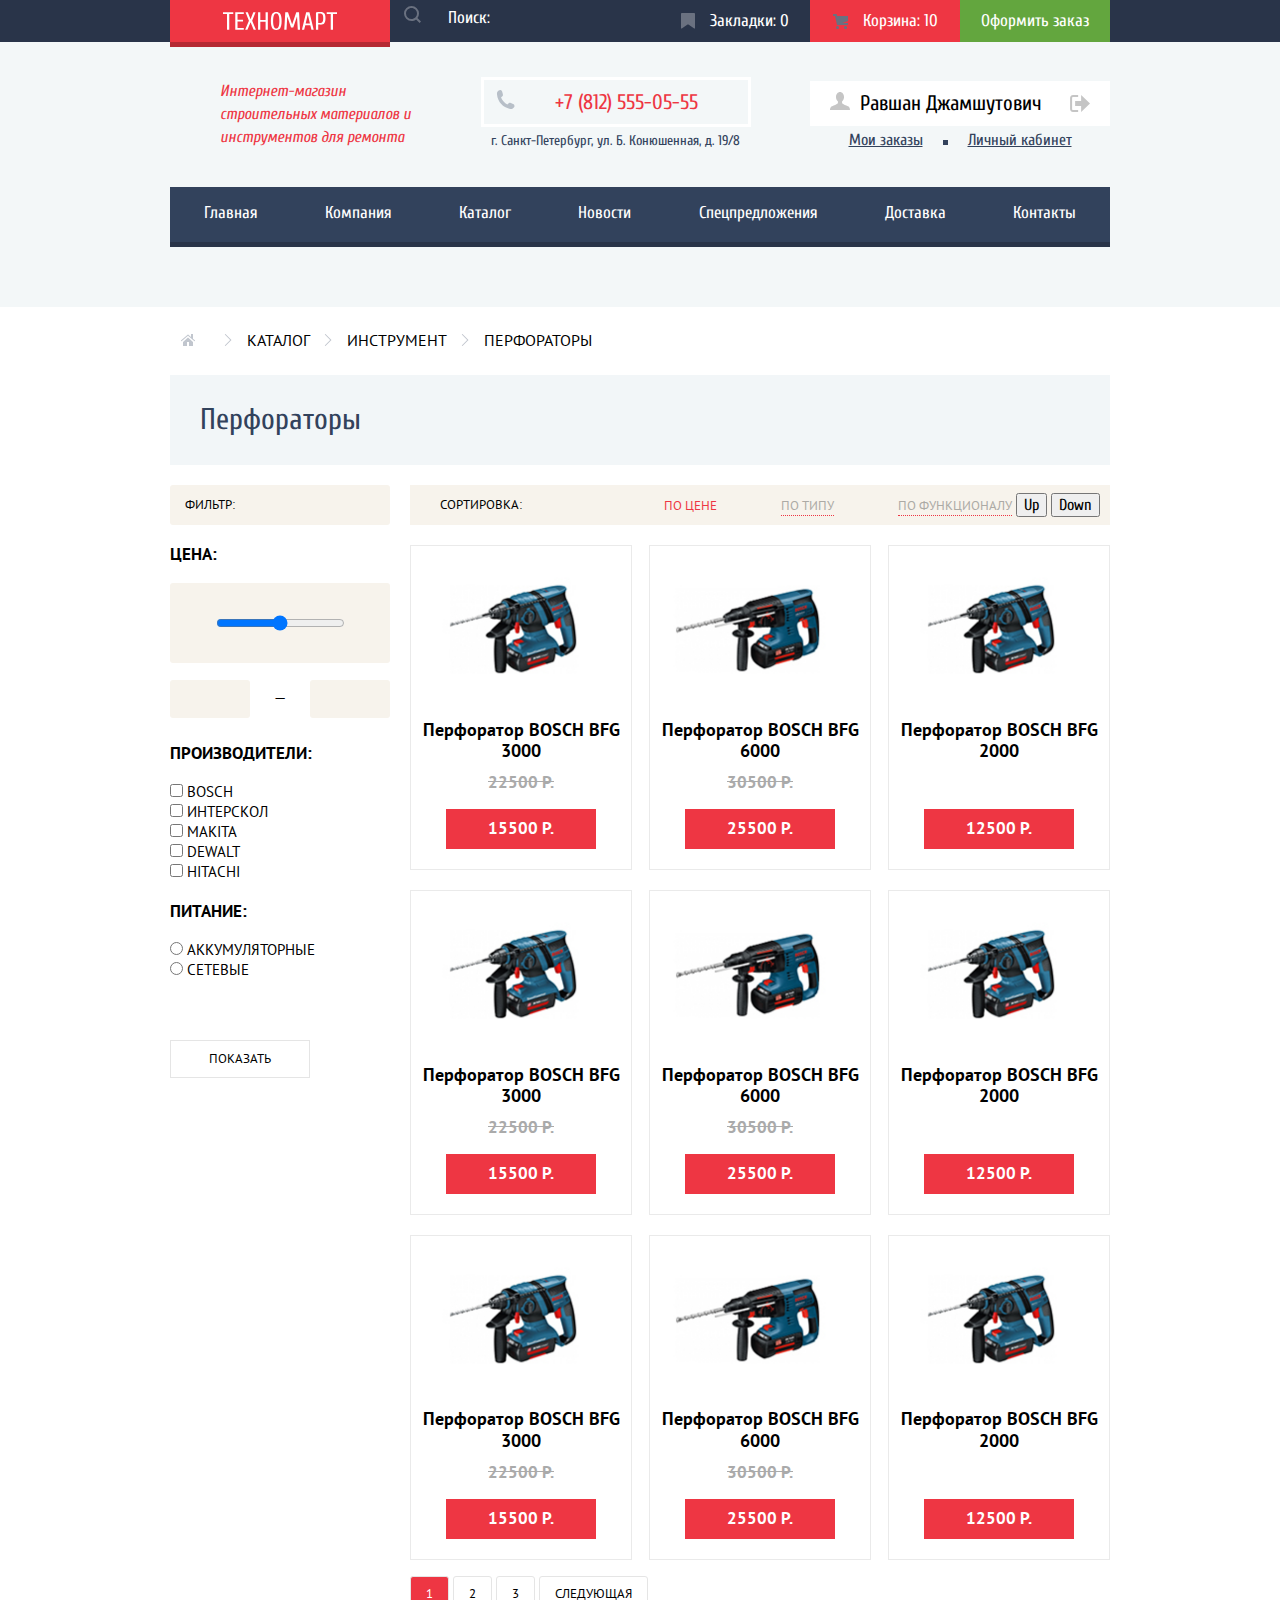
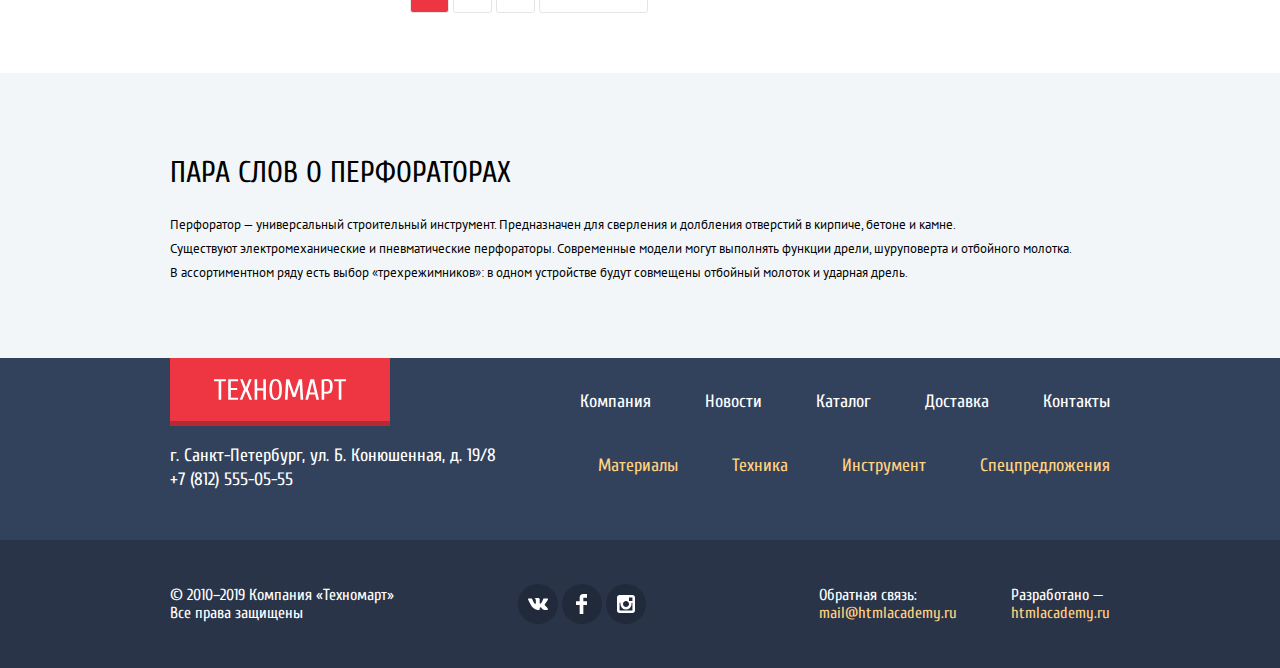
==== commit 1d5d3664: "done" ====
--- a/catalog.html
+++ b/catalog.html
@@ -34,11 +34,11 @@
           <p>г. Санкт-Петербург, ул. Б. Конюшенная, д. 19/8</p>
         </div>
         <div>
-          <div>
+          <div class="user-info">
             <a href="#">Равшан Джамшутович</a>
             <a href="#">Exit</a>
           </div>
-          <div>
+          <div class="user-navigation">
             <a href="#">Мои заказы</a>
             <a href="#">Личный кабинет</a>
           </div>
@@ -65,7 +65,7 @@
           <li class="bread-crumbs-items">Перфораторы</li>
         </ul>
       </div>
-      <section class="content catalog-content catalog-page">
+      <section class="catalog-content catalog-page">
         <div class="catalog-header">
           <h1>Перфораторы</h1>
         </div>
@@ -73,19 +73,21 @@
         <div>
           <form action="">
             <!-- Фильтры товаров -->
-            <div>Фильтр:</div>
-            <div>
+            <div class="filter-header">Фильтр:</div>
+            <div class="filter">
               <h2>Цена:</h2>
-              <input type="range" min="1" max="40000" step="1">
-              <div>
+              <div class="filter-range">
+                <input type="range" min="1" max="40000" step="1">
+              </div>
+              <div class="filter-range-result">
                 <input type="text">
                 <p> — </p>
                 <input type="text">
               </div>
             </div>
-            <div>
+            <div class="filter">
               <h2>Производители:</h2>
-              <ul>
+              <ul class="filter-list">
                 <li>
                   <input type="checkbox" name="product-group-manufacturers" value="bosh" id="bosh">
                   <label for="bosh">BOSCH</label>
@@ -108,9 +110,9 @@
                 </li>
               </ul>
             </div>
-            <div>
+            <div  class="filter">
               <h2>Питание:</h2>
-              <ul>
+              <ul class="filter-list">
                 <li>
                   <input type="radio" name="product-group-power" value="rechargeable" id="rechargeable">
                   <label for="rechargeable">
@@ -125,7 +127,7 @@
                 </li>
               </ul>
             </div>
-            <button type="submit">Показать</button>
+            <button type="submit" class="filter-button">Показать</button>
           </form>
         </div>
         <div class="catalog-list">
@@ -318,24 +320,27 @@
               </li>
           </ul>
         </div>
-      </div>
-        <div>
-          <ul>
-            <li>1</li>
-            <li><a href="#">2</a></li>
-            <li><a href="#">3</a></li>
-            <li><a href="#">Следующая</a></li>
-          </ul>
-        </div>
+        
+      </div>
+      <div class="pagination">
+        <ul class="pagination-items">
+          <li class="pagination-item pagination-item-active">1</li>
+          <li class="pagination-item"><a href="#">2</a></li>
+          <li class="pagination-item"><a href="#">3</a></li>
+          <li class="pagination-item"><a href="#">Следующая</a></li>
+        </ul>
+      </div>
       </section>
     </main>
-      <section>
+    <div class="couple-of-words">
+      <section class="content">
         <h2>Пара слов о перфораторах</h2>
         <p>Перфоратор — универсальный строительный инструмент. Предназначен для сверления и долбления отверстий в кирпиче, бетоне и камне. <br>
           Существуют электромеханические и пневматические перфораторы. Современные модели могут выполнять функции дрели, шуруповерта и отбойного молотка. <br>
           В ассортиментном ряду есть выбор «трехрежимников»: в одном устройстве будут совмещены отбойный молоток и ударная дрель.</p>
       </section>
-      <div>
+    </div>
+      <div class="hide">
         <button>Х</button>
         <div>
           <div>Товар добавлен в корзину!</div>
@@ -375,10 +380,10 @@
         <div class="footer-down">
           <div class="content-footer footer-down-flex">
             <p class="copyright">© 2010–2019 Компания «Техномарт» <br> Все права защищены</p>
-            <ul>
-              <li><a href="#">Вконтакте</a></li>
-              <li><a href="#">Фейсбук</a></li>
-              <li><a href="#">Инстаграм</a></li>
+            <ul class="social-icons">
+              <li><a href="#" class="social-vk">Вконтакте</a></li>
+              <li><a href="#" class="social-fb">Фейсбук</a></li>
+              <li><a href="#" class="social-ins">Инстаграм</a></li>
             </ul>
             <div class="footer-back">
               <p>Обратная связь: <br> <a href="mailto:mail@htmlacademy.ru">mail@htmlacademy.ru</a></p>
--- a/css/style.css
+++ b/css/style.css
@@ -822,9 +822,9 @@
 }
 
 .catalog-content {
-
     width: 940px;
     margin: 0 auto;
+    margin-top: 20px;
 }
 
 .bread-crumbs {
@@ -906,6 +906,7 @@
     align-items: center;
     padding-left: 10px;
     padding-right: 10px;
+    height: 40px;
 }
 
 .soft-second-list {
@@ -963,4 +964,245 @@
     line-height: 30px;
     font-weight: 400;
     color: #32425c;
+}
+
+.pagination {
+    margin-left: 200px;
+}
+
+.pagination-item {
+    list-style: none;
+    display: inline-block;
+    font-family: 'PT Sans', sans-serif;
+    color: #000000;
+    font-size: 13px;
+    text-transform: uppercase;
+    border: 1px solid #e5e5e5;
+    border-radius: 3px;
+    padding: 10px 15px;
+}
+
+.pagination-item a {
+    text-decoration: none;
+    font-family: 'PT Sans', sans-serif;
+    color: #000000;
+    font-size: 13px;
+    text-transform: uppercase;
+}
+
+.pagination-item-active {
+    background-color: #ee3643;
+    color: #ffffff;
+}
+
+.couple-of-words {
+    background-color: #f2f6f8;
+    margin-top: 60px;
+    padding-bottom: 60px;
+}
+.couple-of-words h2 {
+    font-size: 30px;
+    line-height: 30px;
+    color: #000000;
+    font-weight: 400;
+    text-transform: uppercase;
+}
+
+.couple-of-words p {
+    font-size: 13px;
+    line-height: 24px;
+    color: #000000;
+    font-weight: 400;
+    font-family: 'PT Sans', sans-serif;
+}
+
+.filter-header {
+    background-color: #f7f3ec;
+    border-radius: 3px;
+    width: 220px;
+    box-sizing: border-box;
+    height: 40px;
+    font-family: 'PT Sans', sans-serif;
+    text-transform: uppercase;
+    color: #000000;
+    font-size: 13px;
+    line-height: 18px;
+    font-weight: 400;
+    padding-left: 15px;
+    display: flex;
+    align-items: center;
+}
+.filter h2 {
+    font-family: 'PT Sans', sans-serif;
+    text-transform: uppercase;
+    color: #000000;
+    font-size: 17px;
+    line-height: 30px;
+    font-weight: 700;
+}
+
+.filter-range {
+    background-color: #f7f3ec;
+    width: 220px;
+    box-sizing: border-box;
+    height: 80px;
+    border-radius: 3px;
+    display: flex;
+    align-items: center;
+    justify-content: center;
+}
+
+.filter-range-result {
+    display: flex;
+    flex-wrap: nowrap;
+    justify-content: space-between;
+    align-items: center;
+    margin-top: 10px;
+}
+
+.filter-range-result input {
+    width: 50px;
+    border: none;
+    background-color: #f7f3ec;
+    padding: 10px 15px;
+    border-radius: 3px;
+    text-align: center;
+    font-family: 'PT Sans', sans-serif;
+    color: #000000;
+    font-size: 17px;
+    line-height: 18px;
+    font-weight: 400;
+}
+
+.filter-list {
+    margin: 0;
+    padding: 0;
+}
+
+.filter-list li {
+    list-style: none;
+}
+
+.filter-list label {
+    font-family: 'PT Sans', sans-serif;
+    color: #000000;
+    font-size: 15px;
+    line-height: 20px;
+    font-weight: 400;
+    text-transform: uppercase;
+}
+
+.filter-button {
+    margin-top: 60px;
+    width: 140px;
+    height: 38px;
+    border: 1px solid #e5e5e5;
+    background-color: #ffffff;
+    font-family: 'PT Sans', sans-serif;
+    color: #000000;
+    font-size: 13px;
+    line-height: 18px;
+    font-weight: 400;
+    text-transform: uppercase;
+}
+
+.social-vk {
+    font-size: 0;
+    display: block;
+    width: 40px;
+    height: 40px;
+    background-color: #212a3a;
+    border-radius: 20px;
+    background-image: url("../img/icon-vk.svg");
+    background-repeat: no-repeat;
+    background-position: 50% 50%;
+    background-size: 20px auto;
+}
+
+.social-fb {
+    font-size: 0;
+    display: block;
+    width: 40px;
+    height: 40px;
+    background-color: #212a3a;
+    border-radius: 20px;
+    background-image: url("../img/icon-fb.svg");
+    background-repeat: no-repeat;
+    background-position: 50% 50%;
+    background-size: auto 20px;
+}
+
+.social-ins {
+    font-size: 0;
+    display: block;
+    width: 40px;
+    height: 40px;
+    background-color: #212a3a;
+    border-radius: 20px;
+    background-image: url("../img/icon-insta.svg");
+    background-repeat: no-repeat;
+    background-position: 50% 50%;
+    background-size: 18px auto;
+}
+
+.social-icons {
+    margin: 0;
+    padding: 0;
+}
+
+.user-info {
+    background-color: #ffffff;
+    width: 300px;
+    height: 45px;
+    display: flex;
+    justify-content: space-between;
+    align-items: center;
+}
+.user-info a{
+    color: #000000;
+    font-size: 21px;
+    font-weight: 400;
+}
+
+.user-info a:first-child {
+    margin-left: 20px;
+}
+.user-info a:first-child::before {
+    content: url("../img/icon-user.svg");
+    display: inline-block;
+    margin-right: 10px;
+}
+
+.user-info a:last-child {
+    margin-right: 20px;
+    font-size: 0;
+}
+.user-info a:last-child::before {
+    content: url("../img/icon-logout.svg");
+    display: inline-block;
+    
+}
+
+.user-navigation {
+    display: flex;
+    align-items: center;
+    justify-content: center;
+    margin-top: 5px;
+}
+
+.user-navigation a {
+    color: #32425c;
+    font-size: 16px;
+    line-height: 18px;
+    text-decoration: underline;
+}
+
+.user-navigation a:nth-child(2n)::before {
+    content: "";
+    display: inline-block;
+    width: 5px;
+    height: 5px;
+    background-color: #32425c;
+    margin-right: 20px;
+    margin-left: 20px;
 }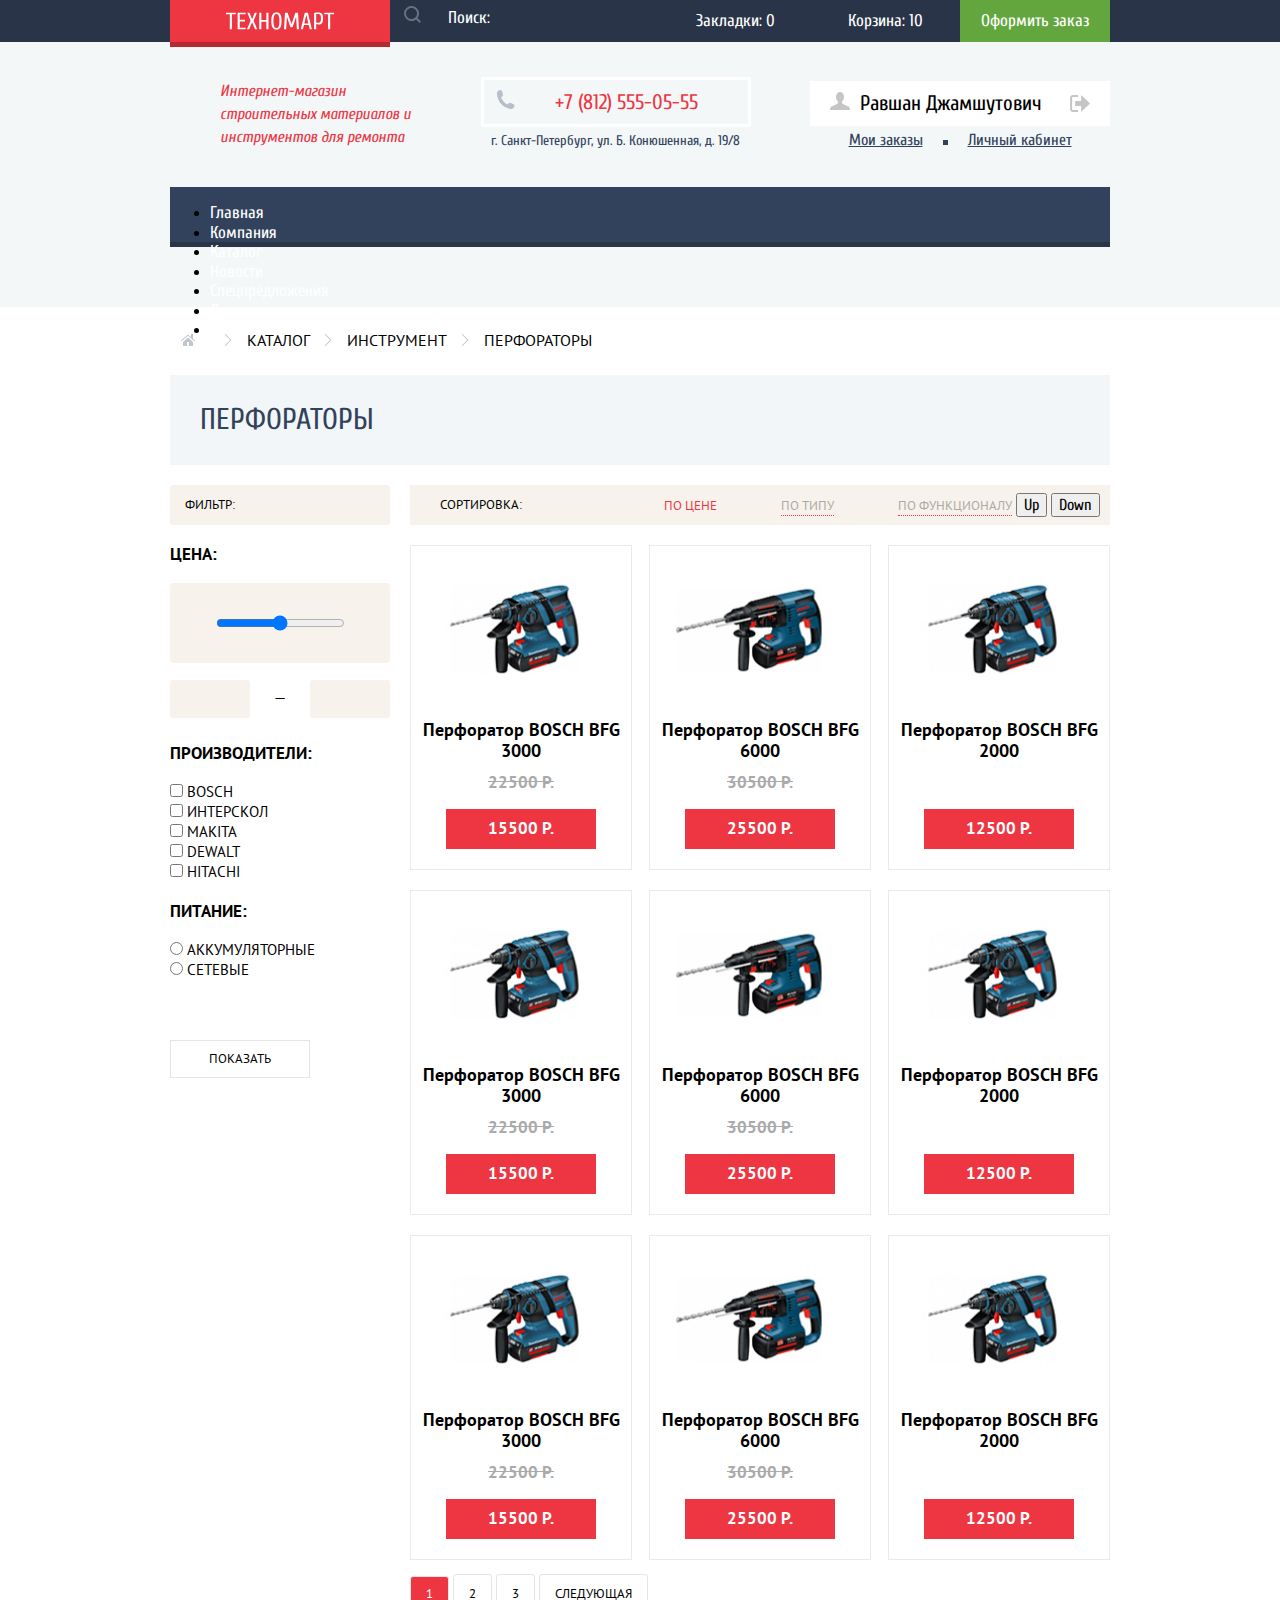
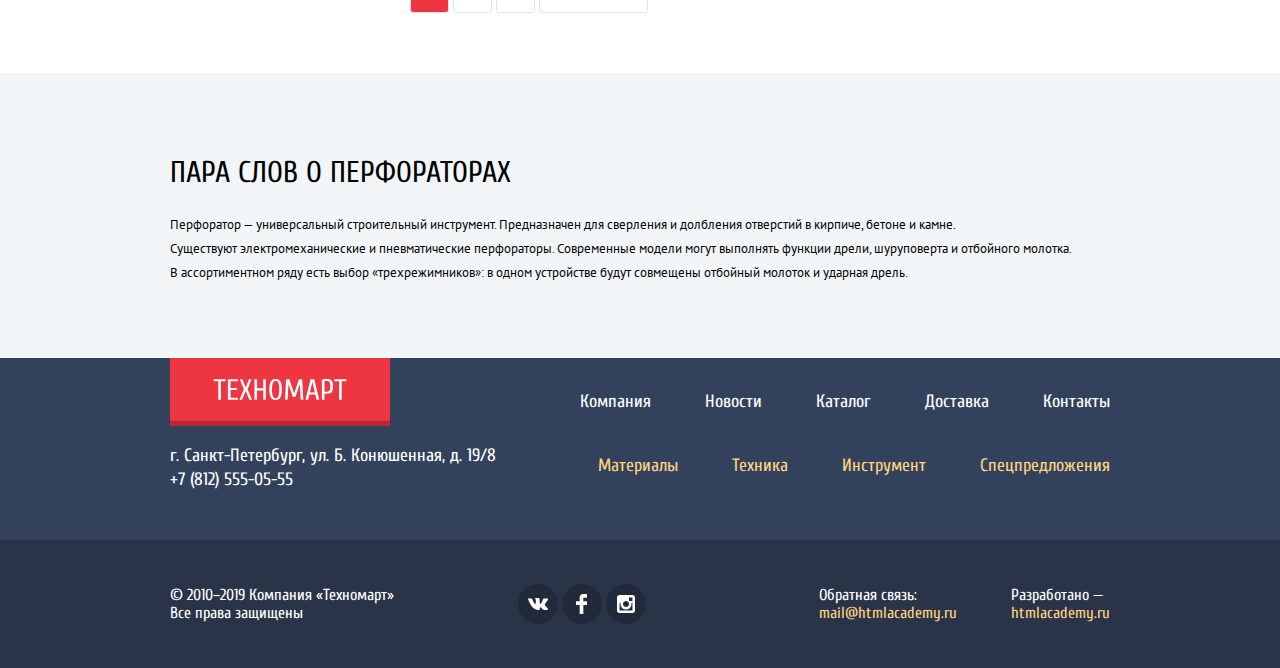
==== commit e28d6463: "test" ====
--- a/catalog.html
+++ b/catalog.html
@@ -12,11 +12,11 @@
       <div class="hav-top-menu">
         <div class="hav-top-menu-container">
           <a href="index.html" class="top-logo">
-            <img src="img/logo-technomart.svg" weight="108" height="18" alt="Интернет-магазин Техномарт">
+            <img src="img/logo-technomart.svg" width="108" height="18" alt="Интернет-магазин Техномарт">
           </a>
           <form action="" method="post">
             <input type="search" name="search" placeholder="Поиск:">
-            <button>Search</button>
+            <button type="submit">Search</button>
           </form>
           <div class="top-menu-right">
             <ul class="hav-top-menu-list">
@@ -57,79 +57,73 @@
       </nav>
     </header>
     <main class="catalog-content">
-      <div>
-        <ul class="bread-crumbs">
-          <li class="bread-crumbs-items"><a href="index.html">Домой</a></li>
-          <li class="bread-crumbs-items"><a href="catalog.html">Каталог</a></li>
-          <li class="bread-crumbs-items"><a href="#">Инструмент</a></li>
-          <li class="bread-crumbs-items">Перфораторы</li>
-        </ul>
-      </div>
+      <ul class="bread-crumbs">
+        <li class="bread-crumbs-items"><a href="index.html">Домой</a></li>
+        <li class="bread-crumbs-items"><a href="catalog.html">Каталог</a></li>
+        <li class="bread-crumbs-items"><a href="#">Инструмент</a></li>
+        <li class="bread-crumbs-items">Перфораторы</li>
+      </ul>
       <section class="catalog-content catalog-page">
-        <div class="catalog-header">
-          <h1>Перфораторы</h1>
-        </div>
+        <h1 class="catalog-header">Перфораторы</h1>
         <div class="catalog-flex">
-        <div>
-          <form action="">
-            <!-- Фильтры товаров -->
-            <div class="filter-header">Фильтр:</div>
-            <div class="filter">
-              <h2>Цена:</h2>
-              <div class="filter-range">
-                <input type="range" min="1" max="40000" step="1">
-              </div>
-              <div class="filter-range-result">
-                <input type="text">
-                <p> — </p>
-                <input type="text">
-              </div>
-            </div>
-            <div class="filter">
-              <h2>Производители:</h2>
-              <ul class="filter-list">
-                <li>
-                  <input type="checkbox" name="product-group-manufacturers" value="bosh" id="bosh">
-                  <label for="bosh">BOSCH</label>
-                </li>
-                <li>
-                  <input type="checkbox" name="product-group-manufacturers" value="interscol" id="interscol">
-                  <label for="interscol">ИНТЕРСКОЛ</label>
-                </li>
-                <li>
-                  <input type="checkbox" name="product-group-manufacturers" value="makita" id="makita">
-                  <label for="makita">MAKIta</label>
-                </li>
-                <li>
-                  <input type="checkbox" name="product-group-manufacturers" value="dewalt" id="dewalt">
-                  <label for="dewalt">Dewalt</label>
-                </li>
-                <li>
-                  <input type="checkbox" name="product-group-manufacturers" value="hitachi" id="hitachi">
-                  <label for="hitachi">Hitachi</label>
-                </li>
-              </ul>
-            </div>
-            <div  class="filter">
-              <h2>Питание:</h2>
-              <ul class="filter-list">
-                <li>
-                  <input type="radio" name="product-group-power" value="rechargeable" id="rechargeable">
-                  <label for="rechargeable">
-                    Аккумуляторные
-                  </label>
-                </li>
-                <li>
-                  <input type="radio" name="product-group-power" value="power" id="power">
-                  <label for="power">
-                    Сетевые
-                  </label>
-                </li>
-              </ul>
-            </div>
-            <button type="submit" class="filter-button">Показать</button>
-          </form>
-        </div>
+        <form action="">
+          <!-- Фильтры товаров -->
+          <div class="filter-header">Фильтр:</div>
+          <div class="filter">
+            <h2>Цена:</h2>
+            <div class="filter-range">
+              <input type="range" min="1" max="40000" step="1">
+            </div>
+            <div class="filter-range-result">
+              <input type="text">
+              <p> — </p>
+              <input type="text">
+            </div>
+          </div>
+          <div class="filter">
+            <h2>Производители:</h2>
+            <ul class="filter-list">
+              <li>
+                <input type="checkbox" name="product-group-manufacturers" value="bosh" id="bosh">
+                <label for="bosh">BOSCH</label>
+              </li>
+              <li>
+                <input type="checkbox" name="product-group-manufacturers" value="interscol" id="interscol">
+                <label for="interscol">ИНТЕРСКОЛ</label>
+              </li>
+              <li>
+                <input type="checkbox" name="product-group-manufacturers" value="makita" id="makita">
+                <label for="makita">MAKIta</label>
+              </li>
+              <li>
+                <input type="checkbox" name="product-group-manufacturers" value="dewalt" id="dewalt">
+                <label for="dewalt">Dewalt</label>
+              </li>
+              <li>
+                <input type="checkbox" name="product-group-manufacturers" value="hitachi" id="hitachi">
+                <label for="hitachi">Hitachi</label>
+              </li>
+            </ul>
+          </div>
+          <div  class="filter">
+            <h2>Питание:</h2>
+            <ul class="filter-list">
+              <li>
+                <input type="radio" name="product-group-power" value="rechargeable" id="rechargeable">
+                <label for="rechargeable">
+                  Аккумуляторные
+                </label>
+              </li>
+              <li>
+                <input type="radio" name="product-group-power" value="power" id="power">
+                <label for="power">
+                  Сетевые
+                </label>
+              </li>
+            </ul>
+          </div>
+          <button type="submit" class="filter-button">Показать</button>
+        </form>
         <div class="catalog-list">
           <div class="soft-second">
             <p>Сортировка:</p>
@@ -147,14 +141,12 @@
           </div>
           <ul class="catalog-list-items">
             <li class="popular-items-products-item">
-              <div>     
-                <a href="#">
-                    <img src="img/perforator__1.jpg" weight="220" height="169" alt="Перфоратор BOSCH BFG 3000">
-                </a>
-                <div class="hide">
-                  <button>Купить</button>
-                  <button>В закладки</button>
-                </div>
+              <a href="#" class="popular-items-image">
+                  <img src="img/perforator__1.jpg" width="220" height="169" alt="Перфоратор BOSCH BFG 3000">
+              </a>
+              <div class="hide">
+                <button>Купить</button>
+                <button>В закладки</button>
               </div>
               <h3>
                 <a href="#">
@@ -166,14 +158,12 @@
               <p class="new-price">15500 Р.</p>
             </li>
             <li class="popular-items-products-item">
-                <div>
-                  <a href="#">
-                      <img src="img/perforator__2.jpg" weight="220" height="169" alt="Перфоратор BOSCH BFG 6000">
-                  </a>
-                  <div class="hide">
-                      <button>Купить</button>
-                      <button>В закладки</button>
-                  </div>
+                <a href="#" class="popular-items-image">
+                    <img src="img/perforator__2.jpg" width="220" height="169" alt="Перфоратор BOSCH BFG 6000">
+                </a>
+                <div class="hide">
+                    <button>Купить</button>
+                    <button>В закладки</button>
                 </div>
                 <h3>
                   <a href="#">
@@ -185,14 +175,12 @@
                 <p class="new-price">25500 Р.</p>
               </li>
               <li class="popular-items-products-item">
-                <div>
-                  <a href="#">
-                      <img src="img/perforator__3.jpg" weight="220" height="169" alt="Перфоратор BOSCH BFG 2000">
-                  </a>
-                  <div class="hide">
-                      <button>Купить</button>
-                      <button>В закладки</button>
-                  </div>
+                <a href="#" class="popular-items-image">
+                    <img src="img/perforator__3.jpg" width="220" height="169" alt="Перфоратор BOSCH BFG 2000">
+                </a>
+                <div class="hide">
+                    <button>Купить</button>
+                    <button>В закладки</button>
                 </div>
                 <h3>
                   <a href="#">
@@ -204,14 +192,12 @@
                 <p class="new-price">12500 Р.</p>
               </li>
               <li class="popular-items-products-item">
-                <div>
-                  <a href="#">
-                      <img src="img/perforator__1.jpg" weight="220" height="169" alt="Перфоратор BOSCH BFG 3000">
-                  </a>
-                  <div class="hide">
-                      <button>Купить</button>
-                      <button>В закладки</button>
-                  </div>
+                <a href="#" class="popular-items-image">
+                    <img src="img/perforator__1.jpg" width="220" height="169" alt="Перфоратор BOSCH BFG 3000">
+                </a>
+                <div class="hide">
+                    <button>Купить</button>
+                    <button>В закладки</button>
                 </div>
                 <h3>
                   <a href="#">
@@ -223,14 +209,12 @@
                 <p class="new-price">15500 Р.</p>
               </li>
               <li class="popular-items-products-item">
-                <div>
-                  <a href="#">
-                      <img src="img/perforator__2.jpg" weight="220" height="169" alt="Перфоратор BOSCH BFG 6000">
-                  </a>
-                  <div class="hide">
-                      <button>Купить</button>
-                      <button>В закладки</button>
-                  </div>
+                <a href="#" class="popular-items-image">
+                    <img src="img/perforator__2.jpg" width="220" height="169" alt="Перфоратор BOSCH BFG 6000">
+                </a>
+                <div class="hide">
+                    <button>Купить</button>
+                    <button>В закладки</button>
                 </div>
                 <h3>
                   <a href="#">
@@ -242,14 +226,12 @@
                 <p class="new-price">25500 Р.</p>
               </li>
               <li class="popular-items-products-item">
-                <div>
-                  <a href="#">
-                      <img src="img/perforator__3.jpg" weight="220" height="169" alt="Перфоратор BOSCH BFG 2000">
-                  </a>
-                  <div class="hide">
-                      <button>Купить</button>
-                      <button>В закладки</button>
-                  </div>
+                <a href="#" class="popular-items-image">
+                    <img src="img/perforator__3.jpg" width="220" height="169" alt="Перфоратор BOSCH BFG 2000">
+                </a>
+                <div class="hide">
+                    <button>Купить</button>
+                    <button>В закладки</button>
                 </div>
                 <h3>
                   <a href="#">
@@ -261,14 +243,12 @@
                 <p class="new-price">12500 Р.</p>
               </li>
               <li class="popular-items-products-item">
-                <div>
-                  <a href="#">
-                      <img src="img/perforator__1.jpg" weight="220" height="169" alt="Перфоратор BOSCH BFG 3000">
-                  </a>
-                  <div class="hide">
-                      <button>Купить</button>
-                      <button>В закладки</button>
-                  </div>
+                <a href="#" class="popular-items-image">
+                    <img src="img/perforator__1.jpg" width="220" height="169" alt="Перфоратор BOSCH BFG 3000">
+                </a>
+                <div class="hide">
+                    <button>Купить</button>
+                    <button>В закладки</button>
                 </div>
                 <h3>
                   <a href="#">
@@ -280,14 +260,12 @@
                 <p class="new-price">15500 Р.</p>
               </li>
               <li class="popular-items-products-item">
-                <div>
-                  <a href="#">
-                      <img src="img/perforator__2.jpg" weight="220" height="169" alt="Перфоратор BOSCH BFG 6000">
-                  </a>
-                  <div class="hide">
-                      <button>Купить</button>
-                      <button>В закладки</button>
-                  </div>
+                <a href="#" class="popular-items-image">
+                    <img src="img/perforator__2.jpg" width="220" height="169" alt="Перфоратор BOSCH BFG 6000">
+                </a>
+                <div class="hide">
+                    <button>Купить</button>
+                    <button>В закладки</button>
                 </div>
                 <h3>
                   <a href="#">
@@ -299,15 +277,12 @@
                 <p class="new-price">25500 Р.</p>
               </li>
               <li class="popular-items-products-item">
-                <div>
-                  <a href="#">
-                      <img src="img/perforator__3.jpg" weight="220" height="169" alt="Перфоратор BOSCH BFG 2000">
-                  </a>
-                  <div class="hide">
-                      <button>Купить</button>
-                      <button>В закладки</button>
-
-                  </div>
+                <a href="#" class="popular-items-image">
+                    <img src="img/perforator__3.jpg" width="220" height="169" alt="Перфоратор BOSCH BFG 2000">
+                </a>
+                <div class="hide">
+                    <button>Купить</button>
+                    <button>В закладки</button>
                 </div>
                 <h3>
                   <a href="#">
@@ -332,19 +307,17 @@
       </div>
       </section>
     </main>
-    <div class="couple-of-words">
-      <section class="content">
+    <section class="couple-of-words">
+      <div class="content">
         <h2>Пара слов о перфораторах</h2>
         <p>Перфоратор — универсальный строительный инструмент. Предназначен для сверления и долбления отверстий в кирпиче, бетоне и камне. <br>
           Существуют электромеханические и пневматические перфораторы. Современные модели могут выполнять функции дрели, шуруповерта и отбойного молотка. <br>
           В ассортиментном ряду есть выбор «трехрежимников»: в одном устройстве будут совмещены отбойный молоток и ударная дрель.</p>
-      </section>
-    </div>
+        </div>
+    </section>
       <div class="hide">
         <button>Х</button>
-        <div>
-          <div>Товар добавлен в корзину!</div>
-        </div>
+        <div>Товар добавлен в корзину!</div>
         <div>
           <a href="">Оформить заказ</a>
           <button>Продолжить покупки</button>
@@ -352,11 +325,11 @@
       </div>
    
       <footer class="footer">
-        <div class="content-footer">
-          <div class="footer-flex">
+        <div class="content-footer footer-flex">
+          
             <div class="footer-contacts">
               <a href="index.html" class="top-logo footer-logo">
-                <img src="img/logo-technomart.svg" weight="136" height="21" alt="Логотип">
+                <img src="img/logo-technomart.svg" width="136" height="21" alt="Логотип">
               </a>
               <p>г. Санкт-Петербург, ул. Б. Конюшенная, д. 19/8 <br> <a href="tel:+78125550555">+7 (812) 555-05-55</a></p>
             </div>
@@ -375,7 +348,7 @@
                   <li class="footer-elements-items"><a href="#">Спецпредложения</a></li>
                 </ul>
             </div>
-          </div>
+          
         </div>
         <div class="footer-down">
           <div class="content-footer footer-down-flex">
--- a/css/style.css
+++ b/css/style.css
@@ -54,7 +54,7 @@
     height: 42px;
 }
 
-.hav-top-menu-list li:first-child::before {
+.nav-link-bookmarks::before {
     content: url(../img/icon-bookmark.svg);
     margin-right: 15px;
     width: 14px;
@@ -62,11 +62,11 @@
 
 }
 
-.hav-top-menu-list li:last-child {
+.nav-link-basket {
     background-color: #ee3643;
 }
 
-.hav-top-menu-list li:last-child::before {
+.nav-link-basket::before {
     content: url(../img/icon-cart.svg);
     margin-right: 15px;
     width: 15px;
@@ -120,7 +120,6 @@
     width: 17px;
     height: 17px;
     padding-top: 6px;
-    vertical-align: middle;
     display: block;
     padding-right: 10px;
 }
@@ -209,7 +208,7 @@
     display: flex;
 }
 
-.hav-top-center ul li:first-child {
+.button-login{
     width: 121px;
     height: 45px;
     background-color:#fFFFff;
@@ -219,7 +218,7 @@
     
 }
 
-.hav-top-center ul li:first-child::before {
+.button-login::before {
     display: inline-block;
     content: url(../img/icon-login.svg);
     margin-right: 10px;
@@ -227,7 +226,7 @@
     height: 19px;
 }
 
-.hav-top-center ul li:last-child {
+.button-register {
     margin-left: 10px;
     width: 150px;
     height: 45px;
@@ -238,11 +237,43 @@
     
 }
 
-.hav-top-center ul li a {
+.button-login:hover a {
+    color: #ee3643;
+}
+
+.button-register:hover a {
+    color: #ee3643;
+}
+
+.button-login:active a {
+    color: #c5c5c5;
+}
+
+.button-register:active a {
+    color: #c5c5c5;
+}
+
+.button-login:hover::before {
+    display: inline-block;
+    content: url(../img/icon-login-dark.svg);
+    margin-right: 10px;
+    width: 19px;
+    height: 19px;
+}
+.button-login a,
+.button-register a {
     text-decoration: none;
     color: #000000;
     font-size: 21px;
     font-weight: 400;
+}
+
+.button-login:active::before {
+    display: inline-block;
+    content: url(../img/icon-login.svg);
+    margin-right: 10px;
+    width: 19px;
+    height: 19px;
 }
 
 .hav-top nav {
@@ -255,16 +286,21 @@
     margin-top: 20px;
 }
 
-.hav-top nav ul {
-    list-style: none;
+.down-nal-list {
     display: flex;
     justify-content: space-around;
+    align-items: center;
     width: 100%;
+    height: 100%;
     padding-left: 0;
+    margin: 0;
+    padding: 0;
 }
 
 .company-info {
     background-color: #ffffff;
+    position: relative;
+    margin-bottom: 85px;
 }
 
 .company-info-page {
@@ -552,6 +588,11 @@
     border: 1px solid #eaeaea;
     
 }
+
+.popular-items-image {
+    display: block;
+}
+
 .popular-items-products-item h3 {
     text-align: center;
     margin: 0;
@@ -611,6 +652,7 @@
     align-items: center;
     justify-content: center;
     margin-top: 20px;
+    position: relative;
 }
 
 .content-mragin {
@@ -730,7 +772,7 @@
 .footer-elements-items {
     display: inline-block;
     list-style: none;
-    
+    margin-left: 50px;
 }
 
 .footer-elements {
@@ -746,7 +788,7 @@
     font-size: 18px;
     line-height: 24px;
     text-decoration: none;
-    margin-left: 50px;
+    
 }
 
 .footer-elements:first-child a{
@@ -957,13 +999,11 @@
     align-items: center;
     padding-left: 30px;
     margin-bottom: 20px;
-}
-
-.catalog-header h1 {
     font-size: 30px;
     line-height: 30px;
     font-weight: 400;
     color: #32425c;
+    text-transform: uppercase;
 }
 
 .pagination {
@@ -973,6 +1013,14 @@
 .pagination-item {
     list-style: none;
     display: inline-block;
+    font-family: 'PT Sans', sans-serif;
+    color: #000000;
+    font-size: 13px;
+    text-transform: uppercase;
+}
+
+.pagination-item a {
+    text-decoration: none;
     font-family: 'PT Sans', sans-serif;
     color: #000000;
     font-size: 13px;
@@ -982,17 +1030,12 @@
     padding: 10px 15px;
 }
 
-.pagination-item a {
-    text-decoration: none;
-    font-family: 'PT Sans', sans-serif;
-    color: #000000;
-    font-size: 13px;
-    text-transform: uppercase;
-}
-
 .pagination-item-active {
     background-color: #ee3643;
     color: #ffffff;
+    border: 1px solid #e5e5e5;
+    border-radius: 3px;
+    padding: 10px 15px;
 }
 
 .couple-of-words {
@@ -1205,4 +1248,115 @@
     background-color: #32425c;
     margin-right: 20px;
     margin-left: 20px;
+}
+
+.down-nal-item {
+    display: flex;
+    align-items: center;
+    justify-content: center;
+    padding-left: 25px;
+    padding-right: 25px;
+    height: 100%;
+
+}
+
+.down-nal-item:hover {
+    background-color: #293449;
+}   
+
+.down-nal-item:active {
+    background-color: #1d2739;
+} 
+
+.down-nal-item:active a{
+    color: #8e939c;
+} 
+
+.promo-item a:hover {
+    background-color: rgba(0, 0, 0, 0.20);
+}
+
+.promo-item a:active {
+    background-color: rgba(0, 0, 0, 0.30);
+}
+
+.button-red-hover:hover {
+    background-color: #ca2c37;
+}
+
+.button-red-hover:active {
+    background-color: #ba2732;
+}
+
+.manufacturers li:hover {
+    box-shadow: 0 10px 25px 0 rgba(41, 52, 73, 0.50);
+}
+
+.manufacturers li:active {
+    box-shadow: 0 4px 10px 0 rgba(41, 52, 73, 0.50);
+}
+
+.manufacturers li:active img {
+    filter: alpha(Opacity=30);
+    opacity: 0.30;
+}
+
+.servises-content-items:hover {
+    background-color: #293449;
+}
+
+.index-abaut-company-list {
+    margin-top: 20px;
+    padding-left: 0;
+}
+
+.index-abaut-company-item {
+    font-size: 18px;
+    line-height: 20px;
+    font-weight: 400;
+    list-style: none;
+    margin-bottom: 15px;
+}
+
+.index-abaut-company-item::before {
+    content: "";
+    display: inline-block;
+    width: 25px;
+    height: 2px;
+    background-color: #ee3643;
+    margin-bottom: 4px;
+    margin-right: 10px;
+}
+
+.popapp-map {
+    position: absolute;
+    top: 0;
+    margin: 0 auto;
+    left: calc(50% - 470px);
+}
+
+
+.popapp-map button{
+    position: absolute;
+    top: 10px;
+    right: 10px;
+    font-size: 14px;
+    border: none;
+    background-image: url(../img/close-map.svg);
+    width: 21px;
+    height: 21px;
+    background-color: transparent;
+}
+
+.popapp-map button::after {
+    content: none;
+    
+    display: block;
+    width: 10px;
+    height: 10px;
+
+}
+
+.popapp-map img{
+    box-shadow: 0 0 16px 0 rgba(41, 52, 73, 0.50);
 }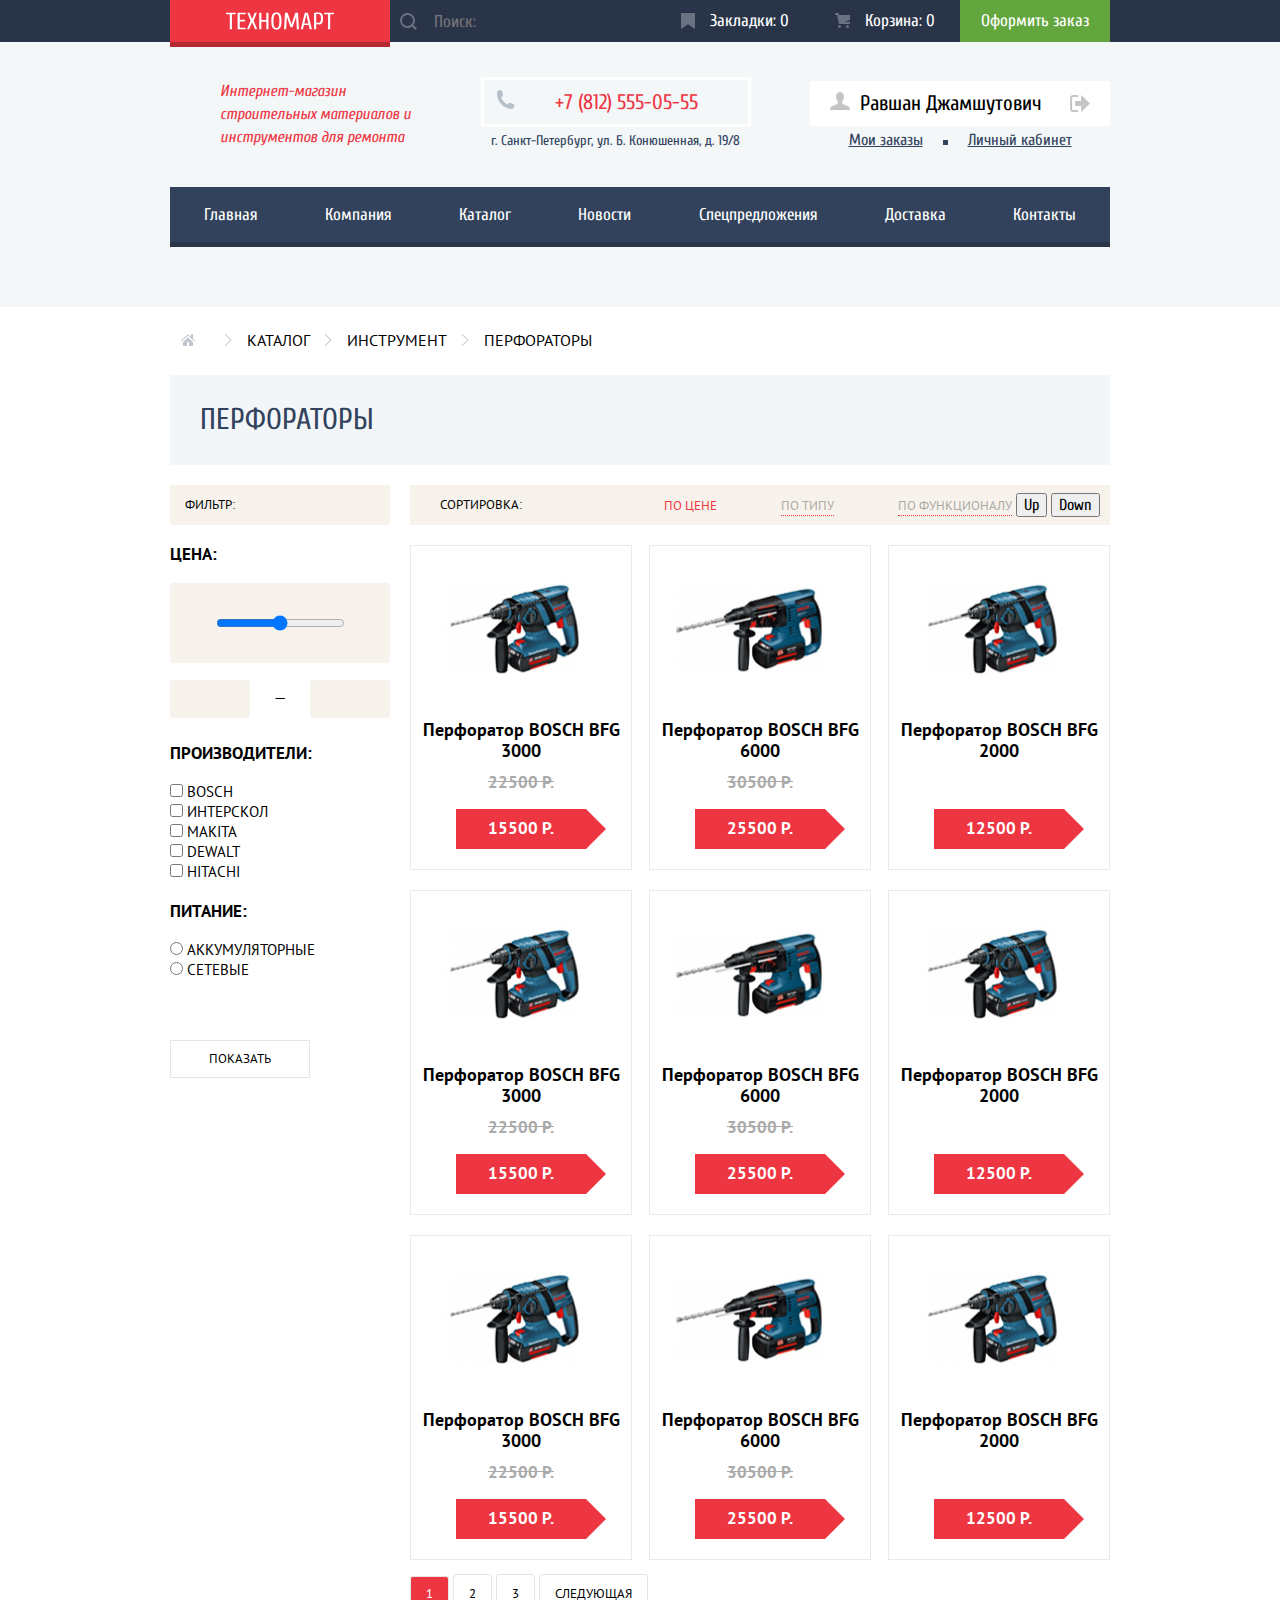
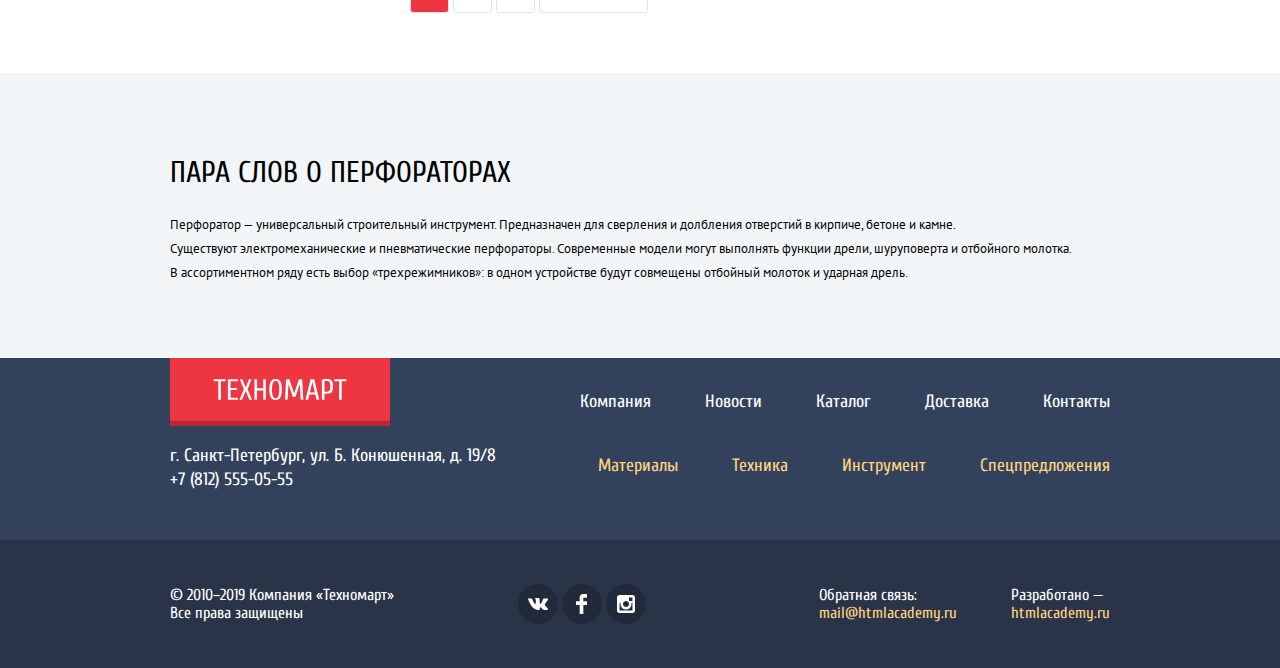
==== commit e9b97ef2: "Update" ====
--- a/catalog.html
+++ b/catalog.html
@@ -20,8 +20,8 @@
           </form>
           <div class="top-menu-right">
             <ul class="hav-top-menu-list">
-              <li><a href="#" class="nav-link">Закладки: 0</a></li>
-              <li><a href="#" class="nav-link">Корзина: 10</a></li>
+              <li class="nav-link-bookmarks"><a href="#" class="nav-link">Закладки: 0</a></li>
+              <li class="nav-link-basket"><a href="#" class="nav-link">Корзина: 0</a></li>
             </ul>
             <a href="#" class="btn-checkout">Оформить заказ</a>
           </div>
@@ -45,14 +45,14 @@
         </div>
       </div>
       <nav>
-        <ul>
-          <li><a href="index.html">Главная</a></li>
-          <li><a href="#">Компания</a></li>
-          <li><a href="catalog.html">Каталог</a></li>
-          <li><a href="#">Новости</a></li>
-          <li><a href="#">Спецпредложения</a></li>
-          <li><a href="#">Доставка</a></li>
-          <li><a href="#">Контакты</a></li>
+        <ul class="down-nal-list">
+          <li class="down-nal-item"><a href="index.html">Главная</a></li>
+          <li class="down-nal-item"><a href="#">Компания</a></li>
+          <li class="down-nal-item"><a href="catalog.html">Каталог</a></li>
+          <li class="down-nal-item"><a href="#">Новости</a></li>
+          <li class="down-nal-item"><a href="#">Спецпредложения</a></li>
+          <li class="down-nal-item"><a href="#">Доставка</a></li>
+          <li class="down-nal-item"><a href="#">Контакты</a></li>
         </ul>
       </nav>
     </header>
@@ -144,9 +144,11 @@
               <a href="#" class="popular-items-image">
                   <img src="img/perforator__1.jpg" width="220" height="169" alt="Перфоратор BOSCH BFG 3000">
               </a>
-              <div class="hide">
-                <button>Купить</button>
-                <button>В закладки</button>
+              <div class="popular-items-action hide">
+                <div class="popular-items-action-center">
+                  <button class="popular-items-action-buy">Купить</button>
+                  <button class="popular-items-action-bookmarks">В закладки</button>
+                </div>
               </div>
               <h3>
                 <a href="#">
@@ -161,9 +163,11 @@
                 <a href="#" class="popular-items-image">
                     <img src="img/perforator__2.jpg" width="220" height="169" alt="Перфоратор BOSCH BFG 6000">
                 </a>
-                <div class="hide">
-                    <button>Купить</button>
-                    <button>В закладки</button>
+                <div class="popular-items-action hide">
+                  <div class="popular-items-action-center">
+                    <button class="popular-items-action-buy">Купить</button>
+                    <button class="popular-items-action-bookmarks">В закладки</button>
+                  </div>
                 </div>
                 <h3>
                   <a href="#">
@@ -178,9 +182,11 @@
                 <a href="#" class="popular-items-image">
                     <img src="img/perforator__3.jpg" width="220" height="169" alt="Перфоратор BOSCH BFG 2000">
                 </a>
-                <div class="hide">
-                    <button>Купить</button>
-                    <button>В закладки</button>
+                <div class="popular-items-action hide">
+                  <div class="popular-items-action-center">
+                    <button class="popular-items-action-buy">Купить</button>
+                    <button class="popular-items-action-bookmarks">В закладки</button>
+                  </div>
                 </div>
                 <h3>
                   <a href="#">
@@ -195,9 +201,11 @@
                 <a href="#" class="popular-items-image">
                     <img src="img/perforator__1.jpg" width="220" height="169" alt="Перфоратор BOSCH BFG 3000">
                 </a>
-                <div class="hide">
-                    <button>Купить</button>
-                    <button>В закладки</button>
+                <div class="popular-items-action hide">
+                  <div class="popular-items-action-center">
+                    <button class="popular-items-action-buy">Купить</button>
+                    <button class="popular-items-action-bookmarks">В закладки</button>
+                  </div>
                 </div>
                 <h3>
                   <a href="#">
@@ -212,9 +220,11 @@
                 <a href="#" class="popular-items-image">
                     <img src="img/perforator__2.jpg" width="220" height="169" alt="Перфоратор BOSCH BFG 6000">
                 </a>
-                <div class="hide">
-                    <button>Купить</button>
-                    <button>В закладки</button>
+                <div class="popular-items-action hide">
+                  <div class="popular-items-action-center">
+                    <button class="popular-items-action-buy">Купить</button>
+                    <button class="popular-items-action-bookmarks">В закладки</button>
+                  </div>
                 </div>
                 <h3>
                   <a href="#">
@@ -229,9 +239,11 @@
                 <a href="#" class="popular-items-image">
                     <img src="img/perforator__3.jpg" width="220" height="169" alt="Перфоратор BOSCH BFG 2000">
                 </a>
-                <div class="hide">
-                    <button>Купить</button>
-                    <button>В закладки</button>
+                <div class="popular-items-action hide">
+                  <div class="popular-items-action-center">
+                    <button class="popular-items-action-buy">Купить</button>
+                    <button class="popular-items-action-bookmarks">В закладки</button>
+                  </div>
                 </div>
                 <h3>
                   <a href="#">
@@ -246,9 +258,11 @@
                 <a href="#" class="popular-items-image">
                     <img src="img/perforator__1.jpg" width="220" height="169" alt="Перфоратор BOSCH BFG 3000">
                 </a>
-                <div class="hide">
-                    <button>Купить</button>
-                    <button>В закладки</button>
+                <div class="popular-items-action hide">
+                  <div class="popular-items-action-center">
+                    <button class="popular-items-action-buy">Купить</button>
+                    <button class="popular-items-action-bookmarks">В закладки</button>
+                  </div>
                 </div>
                 <h3>
                   <a href="#">
@@ -263,9 +277,11 @@
                 <a href="#" class="popular-items-image">
                     <img src="img/perforator__2.jpg" width="220" height="169" alt="Перфоратор BOSCH BFG 6000">
                 </a>
-                <div class="hide">
-                    <button>Купить</button>
-                    <button>В закладки</button>
+                <div class="popular-items-action hide">
+                  <div class="popular-items-action-center">
+                    <button class="popular-items-action-buy">Купить</button>
+                    <button class="popular-items-action-bookmarks">В закладки</button>
+                  </div>
                 </div>
                 <h3>
                   <a href="#">
@@ -280,9 +296,11 @@
                 <a href="#" class="popular-items-image">
                     <img src="img/perforator__3.jpg" width="220" height="169" alt="Перфоратор BOSCH BFG 2000">
                 </a>
-                <div class="hide">
-                    <button>Купить</button>
-                    <button>В закладки</button>
+                <div class="popular-items-action hide">
+                  <div class="popular-items-action-center">
+                    <button class="popular-items-action-buy">Купить</button>
+                    <button class="popular-items-action-bookmarks">В закладки</button>
+                  </div>
                 </div>
                 <h3>
                   <a href="#">
@@ -325,10 +343,10 @@
       </div>
    
       <footer class="footer">
-        <div class="content-footer footer-flex">
-          
+        <div class="content-footer">
+          <div class="footer-flex">
             <div class="footer-contacts">
-              <a href="index.html" class="top-logo footer-logo">
+              <a href="index.html" class="footer-logo">
                 <img src="img/logo-technomart.svg" width="136" height="21" alt="Логотип">
               </a>
               <p>г. Санкт-Петербург, ул. Б. Конюшенная, д. 19/8 <br> <a href="tel:+78125550555">+7 (812) 555-05-55</a></p>
@@ -348,7 +366,7 @@
                   <li class="footer-elements-items"><a href="#">Спецпредложения</a></li>
                 </ul>
             </div>
-          
+          </div>
         </div>
         <div class="footer-down">
           <div class="content-footer footer-down-flex">
--- a/css/style.css
+++ b/css/style.css
@@ -59,18 +59,14 @@
     margin-right: 15px;
     width: 14px;
     height: 16px;
-
-}
-
-.nav-link-basket {
-    background-color: #ee3643;
+    opacity: 0.3;
 }
 
 .nav-link-basket::before {
     content: url(../img/icon-cart.svg);
     margin-right: 15px;
     width: 15px;
-    height: 15px;
+    height: 17px;
 }
 
 .nav-link {
@@ -113,40 +109,24 @@
 }
 .hav-top-menu form {
     display: flex;
-}
+    width: 270px;
+    height: 42px;
+    align-items: center;
+}
+
+.hav-top-menu form input:focus {
+    background-color: #ffffff;
+    color: #000000;
+}
+
+
 .hav-top-menu form::before {
     content: url(../img/icon-search.svg);
     margin-right: 15px;
     width: 17px;
     height: 17px;
-    padding-top: 6px;
     display: block;
-    padding-right: 10px;
-}
-
-
-.hav-top-menu input::placeholder {
-    color: #ffffff;
-    font-size: 17px;
-    font-weight: 400;
-}
-
-.hav-top-menu input::-webkit-input-placeholder {
-    color: #ffffff;
-    font-size: 17px;
-    font-weight: 400;
-}
-
-.hav-top-menu input:-moz-placeholder {
-    color: #ffffff;
-    font-size: 17px;
-    font-weight: 400;
-}
-
-.hav-top-menu input:-ms-input-placeholder {
-    color: #ffffff;
-    font-size: 17px;
-    font-weight: 400;
+    margin-left: 10px;
 }
 
 .hav-top-center {
@@ -164,7 +144,7 @@
     font-size: 16px;
     line-height: 23px;
     padding-left: 50px;
-    max-width: 201px; /* но тогда "и" подвесает в воздуже, по моему так не хорошо делать =)) */
+    max-width: 201px; 
 }
 
 .hav-top-center-phone {
@@ -466,24 +446,36 @@
 .slider-page {
     display: flex;
     justify-content: space-between;
-    align-items: center;
+    align-items: flex-start;
 }
 
 .promo-2 {
-
+    width: 300px;
     margin: 0;
     padding: 0;
- 
+    display: flex;
+    flex-wrap: wrap;
+    flex-direction: column;
+    justify-content: space-between;
 }
 .promo-2-item {
     width: 300px;
     height: 123px;
     list-style: none;
+    display: block;
+    margin-top: 20px;
+}
+
+.promo-2-item::before {
+    content: "";
+    display: block;
+    height: 1px;
 }
 
 .promo-2-item:nth-child(1) {
     background-color: #8ed78f;
     position: relative;
+    
 }
 
 .promo-2-item:nth-child(1)::after {
@@ -496,6 +488,7 @@
 .promo-2-item:nth-child(2) {
     background-color: #ffc047;
     position: relative;
+    
 }
 
 .promo-2-item:nth-child(2)::after {
@@ -508,6 +501,32 @@
 .main-slider {
     position: relative;
     margin-top: 20px;
+    height: 266px;
+    width: 1240px;
+    position: relative;
+    overflow: hidden;
+}
+
+.slider-1 {
+    height: 266px;
+    width: 620px;
+    float: left;
+}
+
+.slider-2 {
+    height: 266px;
+    width: 620px;
+    float: left;
+}
+
+.slider-btn {
+    position: absolute;
+    top: 0;
+    left: 0;
+}
+
+.slider-2 {
+    float: left;
 }
 
 .slider-info {
@@ -586,7 +605,7 @@
     width: 220px;
     list-style: none;
     border: 1px solid #eaeaea;
-    
+    position: relative;
 }
 
 .popular-items-image {
@@ -630,11 +649,21 @@
     position: relative;
     padding-top: 10px;
     margin: 0 auto;
-    width: 150px;
+    width: 130px;
     height: 30px;
     margin-bottom: 20px;
 }
-
+.new-price::after {
+    position: absolute;
+    content: "";
+    top: 0px;
+    right: -20px;
+    border: 20px solid #fff;
+    border-right-width: 0;
+    border-left-color: #ee3643;
+    border-top-color: transparent;
+    border-bottom-color: transparent;
+  }
 .manufacturers {
     display: flex;
     justify-content: space-between;
@@ -664,14 +693,6 @@
     background-color: #f4f8f9;
 }
 
-.servises-content {
-    background-image: url("../img/service.png");
-    background-repeat: no-repeat;
-    background-position: 100% 350px;
-    height: 500px;
-    
-}
-
 .servises-content h2 {
     color: #000000;
     font-size: 30px;
@@ -721,7 +742,7 @@
 }
 
 .servises-content-description {
-    width: 280px;
+    width: 380px;
     margin-left: 80px;
 }
 
@@ -801,6 +822,13 @@
 
 .footer-logo {
     height: 63px;
+    display: flex;
+    align-items: center;
+    justify-content: center;
+    background-color: #ee3643;
+    width: 220px;
+    margin-top: 0;
+    border-bottom: 5px solid #b52933;
 }
 
 .footer-contacts {
@@ -1210,20 +1238,41 @@
 .user-info a:first-child {
     margin-left: 20px;
 }
+
 .user-info a:first-child::before {
     content: url("../img/icon-user.svg");
     display: inline-block;
     margin-right: 10px;
+}
+
+.user-info a:first-child:hover::before {
+    content: url("../img/icon-user-2.svg");
 }
 
 .user-info a:last-child {
     margin-right: 20px;
     font-size: 0;
 }
+
 .user-info a:last-child::before {
     content: url("../img/icon-logout.svg");
     display: inline-block;
-    
+}
+
+.user-info a:last-child:active::before {
+    content: url("../img/icon-logout.svg");
+}
+
+.user-info a:last-child:hover::before {
+    content: url("../img/icon-logout-2.svg");
+}
+
+.user-info a:first-child:active {
+    color: #c5c5c5;
+}
+
+.user-info a:first-child:active::before {
+    content: url("../img/icon-user.svg");
 }
 
 .user-navigation {
@@ -1240,6 +1289,14 @@
     text-decoration: underline;
 }
 
+.user-navigation a:hover {
+    color: #ee3643;
+}
+
+.user-navigation a:active {
+    color: #b7bfc8;
+}
+
 .user-navigation a:nth-child(2n)::before {
     content: "";
     display: inline-block;
@@ -1335,8 +1392,64 @@
     left: calc(50% - 470px);
 }
 
-
-.popapp-map button{
+.popapp-map button::after {
+    content: none;
+    
+    display: block;
+    width: 10px;
+    height: 10px;
+
+}
+
+.popapp-map img{
+    box-shadow: 0 0 16px 0 rgba(41, 52, 73, 0.50);
+}
+
+.send-request-btn {
+    font-size: 14px;
+    line-height: 18px;
+    margin-top: 20px;
+    padding: 10px 40px;
+    display: inline-block;
+    border-radius: 3px;
+}
+
+.servises-content-delivery {
+    background-image: url("../img/service.png");
+    background-repeat: no-repeat;
+    background-position: 100% 350px;
+    height: 500px;
+}
+
+.servises-content-garanty {
+    background-image: url("../img/garanty.png");
+    background-repeat: no-repeat;
+    background-position: 100% 350px;
+    height: 500px;
+}
+
+.servises-content-credit {
+    background-image: url("../img/credit.png");
+    background-repeat: no-repeat;
+    background-position: 100% 350px;
+    height: 500px;
+}
+
+.popapp-contact {
+    position: absolute;
+    top: 0;
+    left: 0;
+    width: 620px;
+    height: 430px;
+    box-sizing: border-box;
+    background-color: #ffffff;
+    margin: 0 auto;
+    left: calc(50% - 310px);
+    border-top: 7px solid #ff5357;
+    box-shadow: 0 20px 16px 0 rgba(41, 52, 73, 0.50);
+}
+
+.pop-app-close-btn {
     position: absolute;
     top: 10px;
     right: 10px;
@@ -1348,15 +1461,243 @@
     background-color: transparent;
 }
 
-.popapp-map button::after {
-    content: none;
-    
+.pop-app-content {
+    width: 460px;
+    margin: 0 auto;
+    margin-top: 45px;
+    display: flex;
+    justify-content: space-between;
+    flex-wrap: wrap;
+}
+
+.popapp-contact label {
+    font-size: 18px;
+    line-height: 18px;
+    font-weight: 400;
+}
+
+.popapp-half {
+    width: 220px;
+}
+
+.pop-app-input {
     display: block;
-    width: 10px;
-    height: 10px;
-
-}
-
-.popapp-map img{
-    box-shadow: 0 0 16px 0 rgba(41, 52, 73, 0.50);
+    width: 100%;
+    padding: 5px 15px;
+    box-sizing: border-box;
+    border: 2px solid #dee3e4;
+    border-radius: 3px;
+    margin-top: 8px;
+}
+
+.pop-app-input::placeholder {
+    color: #a9a9a9;
+    font-size: 13px;
+    line-height: 18px;
+    font-family: 'PT Sans', sans-serif;
+}
+
+.popapp-not-half {
+    width: 100%;
+    margin-top: 15px;
+}
+
+.popapp-not-half textarea{
+    display: block;
+    width: 100%;
+    padding: 5px 15px;
+    box-sizing: border-box;
+    border: 2px solid #dee3e4;
+    border-radius: 3px;
+    margin-top: 8px;
+
+}
+
+.popapp-not-half textarea::placeholder {
+    color: #a9a9a9;
+    font-size: 13px;
+    line-height: 18px;
+    font-family: 'PT Sans', sans-serif;
+}
+
+.btn-area {
+    height: 110px;
+    background-color: #f4f4f4;
+    margin-top: 40px;
+    display: flex;
+    align-items: center;
+    justify-content: center;
+}
+
+.btn-area button {
+    display: block;
+    width: 460px;
+    height: 40px;
+    background-color: #ee3643;
+    border: none;
+    border-radius: 3px;
+    margin: 0 auto;
+    color: #ffffff;
+    text-transform: uppercase;
+    font-size: 14px;
+}
+
+.popular-items-products-item:hover {
+    box-shadow: 0 10px 25px 0 rgba(41, 52, 73, 0.54);
+}
+
+.popular-items-products-item:hover .popular-items-action {
+    display: flex;
+}
+
+.popular-items-action {
+    position: absolute;
+    width: 220px;
+    height: 169px;
+    background-color: #ffffff;
+    display: flex;
+    flex-wrap: wrap;
+    align-items: center;
+    justify-content: center;
+    top: 0;
+}
+.popular-items-action {
+    display: none;
+}
+
+.popular-items-action-buy {
+    width: 135px;
+    height: 35px;
+    background-color: #63a63e;
+    border: none;
+    border-radius: 3px;
+    color: #ffffff;
+    font-size: 14px;
+    text-transform: uppercase;
+    box-shadow: 0 3px 0px 0 #367315;
+}
+
+.popular-items-action-buy::before {
+    content: url(../img/cart-icon-2.svg);
+    position: absolute;
+    left: 60px;
+    margin-right: 15px;
+    width: 15px;
+    height: 15px;
+}
+
+.popular-items-action-bookmarks {
+    width: 135px;
+    height: 38px;
+    background-color: #ffffff;
+    border: 3px solid #63a63e;
+    border-radius: 3px;
+    margin-top: 10px;
+    color: #32425c;
+    font-size: 14px;
+    text-transform: uppercase;
+}
+
+.popular-items-action-center {
+    text-align: center;
+}
+
+.popular-items-action-buy:hover {
+    background-color: #5fbb2d;
+}
+
+.popular-items-action-buy:hover::before {
+    content: url(../img/cart-icon-3.svg);
+}
+
+.popular-items-action-buy:active {
+    background-color: #518534;
+}
+
+.popular-items-action-bookmarks:hover {
+    border: 3px solid #32425c;
+}
+
+.popular-items-action-bookmarks:active {
+    border: 3px solid #c1c6ce;
+    color: #c1c6ce;
+}
+
+.footer-elements-items:hover a {
+    text-decoration: underline;
+}
+
+.footer-elements-items:active a {
+    text-decoration: none;
+    opacity: 0.5;
+}
+
+.footer-back a:hover {
+    text-decoration: underline;
+}
+
+.footer-back a:active {
+    text-decoration: none;
+    color: #ee3643;
+}
+
+.social-vk:hover {
+    background-color: #ee3643;
+}
+
+.social-fb:hover {
+    background-color: #ee3643;
+}
+
+.social-ins:hover {
+    background-color: #ee3643;
+}
+
+.top-logo:hover {
+    background-color: #ca2c37;
+}
+
+.top-logo:active {
+    background-color: #ba2732;
+}
+
+.btn-checkout:hover{
+    background-color: #5fbb2d;
+}
+
+.btn-checkout:active{
+    background-color: #518534;
+    color: #a8c29a;
+}
+
+.nav-link-basket:active {
+    background-color: #161d29;
+}
+
+.nav-link-bookmarks:active {
+    background-color: #161d29;
+}
+
+.nav-link-basket:hover::before {
+    content: url(../img/icon-cart-2.svg);
+}
+
+.nav-link-basket:active::before {
+    content: url(../img/icon-cart-2.svg);
+    opacity: 0.5;
+}
+.nav-link-basket:active a {
+    opacity: 0.6;
+}
+
+.nav-link-bookmarks:hover::before {
+    opacity: 1;
+}
+
+.nav-link-bookmarks:active::before {
+    opacity: 0.5;
+}
+
+.nav-link-bookmarks:active a {
+    opacity: 0.6;
 }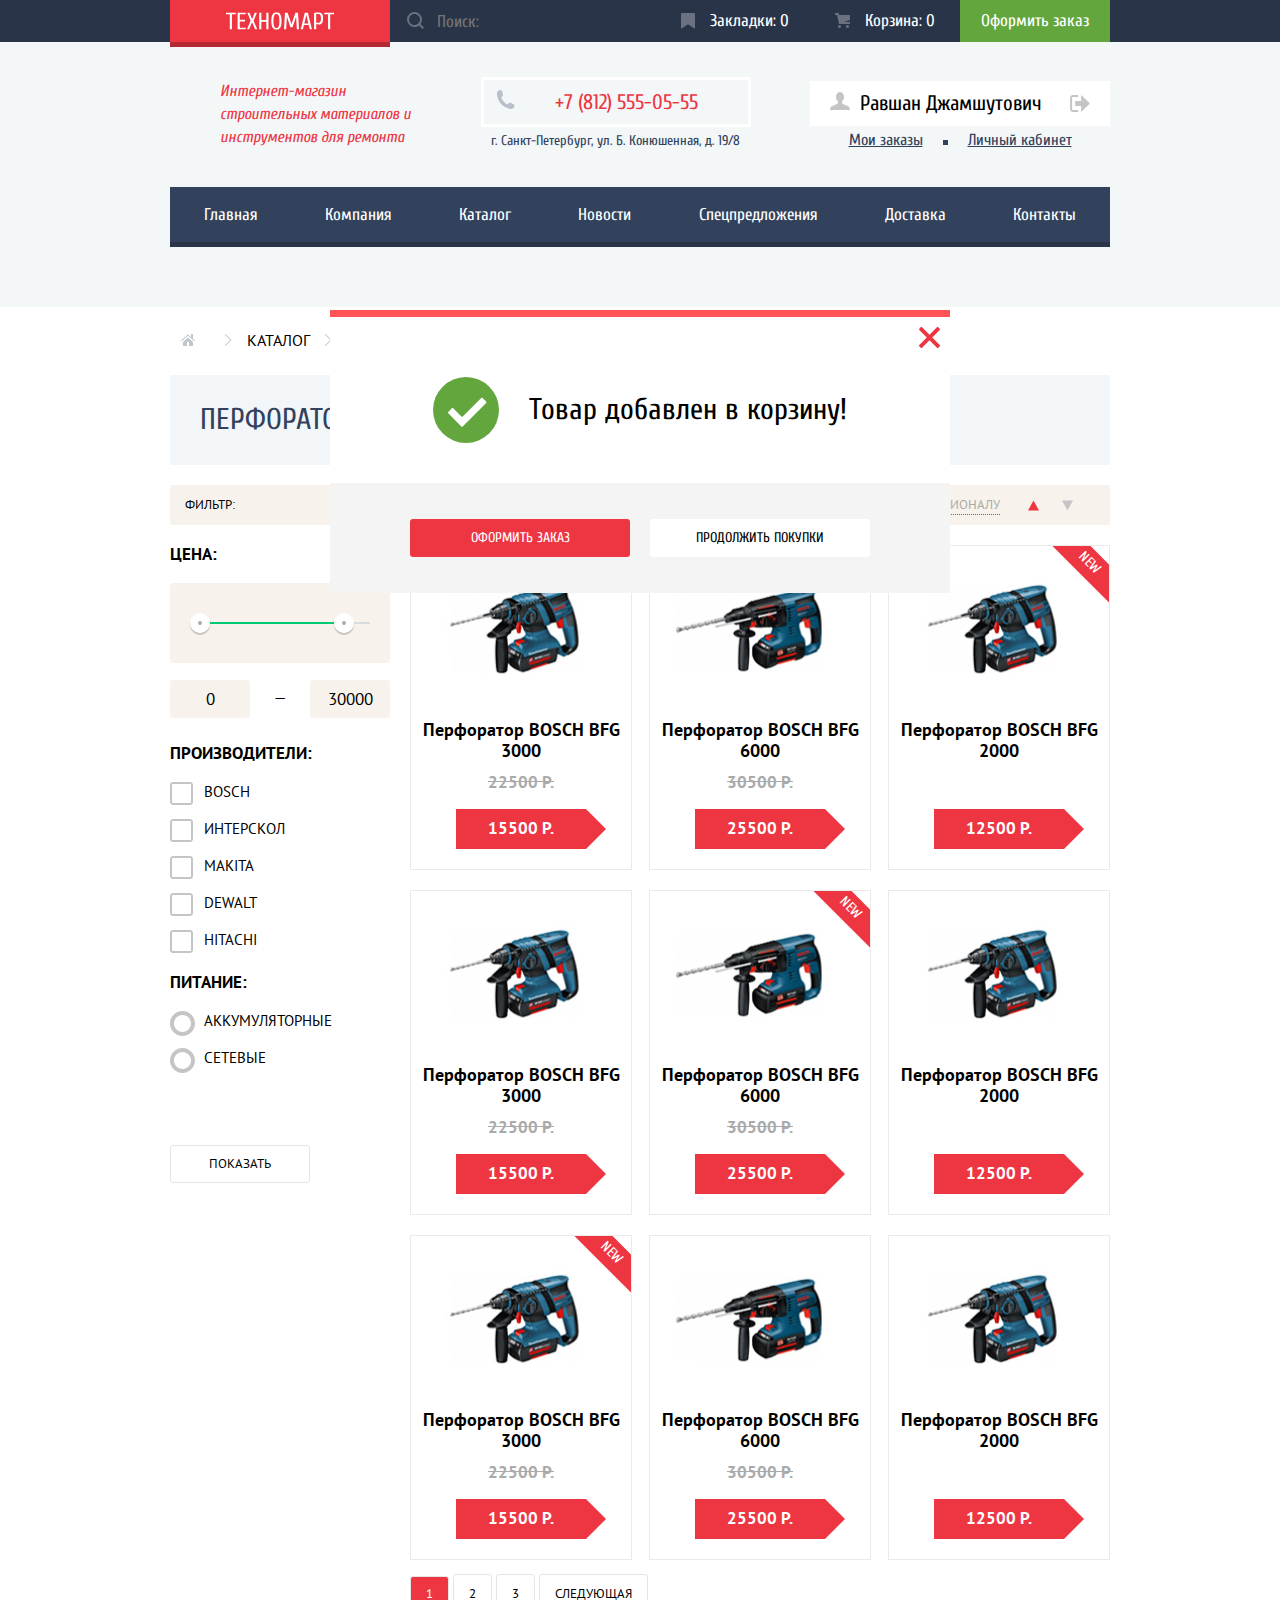
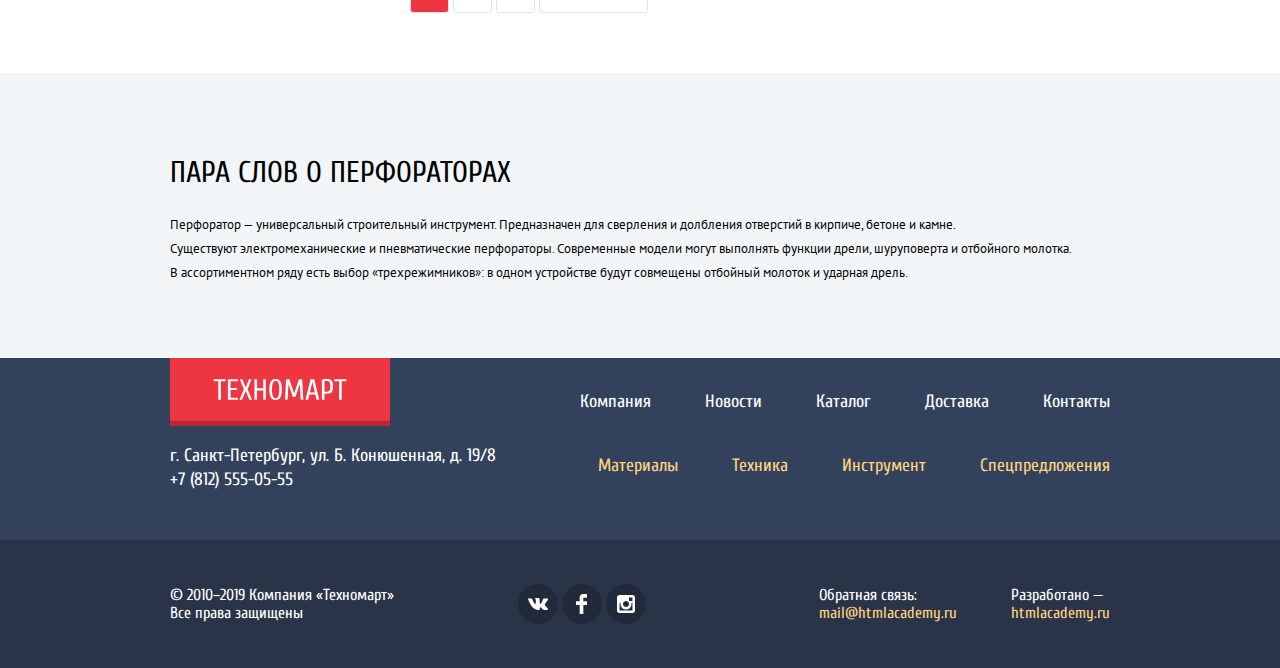
==== commit d6d8b312: "final" ====
--- a/catalog.html
+++ b/catalog.html
@@ -5,7 +5,8 @@
     <title>Техномарт</title>
     <link rel="stylesheet" href="css/normalize.css">
     <link rel="stylesheet" href="css/style.css">
-    <link href="https://fonts.googleapis.com/css?family=Cuprum:400,400i,700,700i|PT+Sans:400,400i,700,700i&display=swap&subset=cyrillic" rel="stylesheet"> 
+    <link href="https://fonts.googleapis.com/css?family=PT+Sans:400,400i,700,700i&display=swap&subset=cyrillic" rel="stylesheet">
+    <link href="https://fonts.googleapis.com/css?family=Cuprum:400,400i,700,700i&display=swap&subset=cyrillic" rel="stylesheet">  
   </head>
   <body>
     <header class="hav-top">
@@ -14,8 +15,8 @@
           <a href="index.html" class="top-logo">
             <img src="img/logo-technomart.svg" width="108" height="18" alt="Интернет-магазин Техномарт">
           </a>
-          <form action="" method="post">
-            <input type="search" name="search" placeholder="Поиск:">
+          <form action="#" method="post">
+            <input class="header-search" type="search" name="search" placeholder="Поиск:">
             <button type="submit">Search</button>
           </form>
           <div class="top-menu-right">
@@ -66,18 +67,24 @@
       <section class="catalog-content catalog-page">
         <h1 class="catalog-header">Перфораторы</h1>
         <div class="catalog-flex">
-        <form action="">
+        <form action="#">
           <!-- Фильтры товаров -->
           <div class="filter-header">Фильтр:</div>
           <div class="filter">
             <h2>Цена:</h2>
             <div class="filter-range">
-              <input type="range" min="1" max="40000" step="1">
+              <div class="range-controls">
+                <div class="scale">
+                  <div class="bar"></div>
+                </div>
+                <div class="range-toggle range-toggle-min"></div>
+                <div class="range-toggle range-toggle-max"></div>
+              </div>
             </div>
             <div class="filter-range-result">
-              <input type="text">
+              <input type="text" value="0">
               <p> — </p>
-              <input type="text">
+              <input type="text" value="30000">
             </div>
           </div>
           <div class="filter">
@@ -85,23 +92,23 @@
             <ul class="filter-list">
               <li>
                 <input type="checkbox" name="product-group-manufacturers" value="bosh" id="bosh">
-                <label for="bosh">BOSCH</label>
+                <label for="bosh" class="checkbox-lbl">BOSCH</label>
               </li>
               <li>
                 <input type="checkbox" name="product-group-manufacturers" value="interscol" id="interscol">
-                <label for="interscol">ИНТЕРСКОЛ</label>
+                <label for="interscol" class="checkbox-lbl">ИНТЕРСКОЛ</label>
               </li>
               <li>
                 <input type="checkbox" name="product-group-manufacturers" value="makita" id="makita">
-                <label for="makita">MAKIta</label>
+                <label for="makita" class="checkbox-lbl">MAKIta</label>
               </li>
               <li>
                 <input type="checkbox" name="product-group-manufacturers" value="dewalt" id="dewalt">
-                <label for="dewalt">Dewalt</label>
+                <label for="dewalt" class="checkbox-lbl">Dewalt</label>
               </li>
               <li>
                 <input type="checkbox" name="product-group-manufacturers" value="hitachi" id="hitachi">
-                <label for="hitachi">Hitachi</label>
+                <label for="hitachi" class="checkbox-lbl">Hitachi</label>
               </li>
             </ul>
           </div>
@@ -110,13 +117,13 @@
             <ul class="filter-list">
               <li>
                 <input type="radio" name="product-group-power" value="rechargeable" id="rechargeable">
-                <label for="rechargeable">
+                <label for="rechargeable" class="checkbox-radio">
                   Аккумуляторные
                 </label>
               </li>
               <li>
                 <input type="radio" name="product-group-power" value="power" id="power">
-                <label for="power">
+                <label for="power" class="checkbox-radio">
                   Сетевые
                 </label>
               </li>
@@ -127,15 +134,15 @@
         <div class="catalog-list">
           <div class="soft-second">
             <p>Сортировка:</p>
-            <div>
+            <div class="sort-list">
               <ul class="soft-second-list">
                 <li class="soft-second-list-item soft-second-list-item-active"><button>По цене</button></li>
                 <li class="soft-second-list-item"><button>По типу</button></li>
                 <li class="soft-second-list-item"><button>По функционалу</button></li>
               </ul>
               <div class="catalog-sort-buttons">
-                <button>Up</button>
-                <button>Down</button>
+                <button class="btn-sort-up"></button>
+                <button class="btn-sort-down"></button>
               </div>
             </div>
           </div>
@@ -179,8 +186,29 @@
                 <p class="new-price">25500 Р.</p>
               </li>
               <li class="popular-items-products-item">
+                <div class="new-mark">
+                  <a href="#" class="popular-items-image">
+                      <img src="img/perforator__3.jpg" width="220" height="169" alt="Перфоратор BOSCH BFG 2000">
+                  </a>
+                  <div class="popular-items-action hide">
+                    <div class="popular-items-action-center">
+                      <button class="popular-items-action-buy">Купить</button>
+                      <button class="popular-items-action-bookmarks">В закладки</button>
+                    </div>
+                  </div>
+                </div>
+                <h3>
+                  <a href="#">
+                      Перфоратор BOSCH
+                      <span>BFG 2000</span>
+                  </a>
+                </h3>
+                <p class="old-price"></p>
+                <p class="new-price">12500 Р.</p>
+              </li>
+              <li class="popular-items-products-item">
                 <a href="#" class="popular-items-image">
-                    <img src="img/perforator__3.jpg" width="220" height="169" alt="Перфоратор BOSCH BFG 2000">
+                    <img src="img/perforator__1.jpg" width="220" height="169" alt="Перфоратор BOSCH BFG 3000">
                 </a>
                 <div class="popular-items-action hide">
                   <div class="popular-items-action-center">
@@ -191,15 +219,36 @@
                 <h3>
                   <a href="#">
                       Перфоратор BOSCH
-                      <span>BFG 2000</span>
-                  </a>
-                </h3>
-                <p class="old-price"></p>
-                <p class="new-price">12500 Р.</p>
+                      <span>BFG 3000</span>
+                  </a>
+                </h3>
+                <p class="old-price">22500 Р.</p>
+                <p class="new-price">15500 Р.</p>
+              </li>
+              <li class="popular-items-products-item">
+                <div class="new-mark">
+                  <a href="#" class="popular-items-image">
+                      <img src="img/perforator__2.jpg" width="220" height="169" alt="Перфоратор BOSCH BFG 6000">
+                  </a>
+                  <div class="popular-items-action hide">
+                    <div class="popular-items-action-center">
+                      <button class="popular-items-action-buy">Купить</button>
+                      <button class="popular-items-action-bookmarks">В закладки</button>
+                    </div>
+                  </div>
+                </div>
+                <h3>
+                  <a href="#">
+                      Перфоратор BOSCH
+                      <span>BFG 6000</span>
+                  </a>
+                </h3>
+                <p class="old-price">30500 Р.</p>
+                <p class="new-price">25500 Р.</p>
               </li>
               <li class="popular-items-products-item">
                 <a href="#" class="popular-items-image">
-                    <img src="img/perforator__1.jpg" width="220" height="169" alt="Перфоратор BOSCH BFG 3000">
+                    <img src="img/perforator__3.jpg" width="220" height="169" alt="Перфоратор BOSCH BFG 2000">
                 </a>
                 <div class="popular-items-action hide">
                   <div class="popular-items-action-center">
@@ -210,44 +259,6 @@
                 <h3>
                   <a href="#">
                       Перфоратор BOSCH
-                      <span>BFG 3000</span>
-                  </a>
-                </h3>
-                <p class="old-price">22500 Р.</p>
-                <p class="new-price">15500 Р.</p>
-              </li>
-              <li class="popular-items-products-item">
-                <a href="#" class="popular-items-image">
-                    <img src="img/perforator__2.jpg" width="220" height="169" alt="Перфоратор BOSCH BFG 6000">
-                </a>
-                <div class="popular-items-action hide">
-                  <div class="popular-items-action-center">
-                    <button class="popular-items-action-buy">Купить</button>
-                    <button class="popular-items-action-bookmarks">В закладки</button>
-                  </div>
-                </div>
-                <h3>
-                  <a href="#">
-                      Перфоратор BOSCH
-                      <span>BFG 6000</span>
-                  </a>
-                </h3>
-                <p class="old-price">30500 Р.</p>
-                <p class="new-price">25500 Р.</p>
-              </li>
-              <li class="popular-items-products-item">
-                <a href="#" class="popular-items-image">
-                    <img src="img/perforator__3.jpg" width="220" height="169" alt="Перфоратор BOSCH BFG 2000">
-                </a>
-                <div class="popular-items-action hide">
-                  <div class="popular-items-action-center">
-                    <button class="popular-items-action-buy">Купить</button>
-                    <button class="popular-items-action-bookmarks">В закладки</button>
-                  </div>
-                </div>
-                <h3>
-                  <a href="#">
-                      Перфоратор BOSCH
                       <span>BFG 2000</span>
                   </a>
                 </h3>
@@ -255,13 +266,15 @@
                 <p class="new-price">12500 Р.</p>
               </li>
               <li class="popular-items-products-item">
-                <a href="#" class="popular-items-image">
-                    <img src="img/perforator__1.jpg" width="220" height="169" alt="Перфоратор BOSCH BFG 3000">
-                </a>
-                <div class="popular-items-action hide">
-                  <div class="popular-items-action-center">
-                    <button class="popular-items-action-buy">Купить</button>
-                    <button class="popular-items-action-bookmarks">В закладки</button>
+                <div class="new-mark">
+                  <a href="#" class="popular-items-image">
+                      <img src="img/perforator__1.jpg" width="220" height="169" alt="Перфоратор BOSCH BFG 3000">
+                  </a>
+                  <div class="popular-items-action hide">
+                    <div class="popular-items-action-center">
+                      <button class="popular-items-action-buy">Купить</button>
+                      <button class="popular-items-action-bookmarks">В закладки</button>
+                    </div>
                   </div>
                 </div>
                 <h3>
@@ -383,5 +396,13 @@
           </div>
         </div>
       </footer>
+      <div id="add-basket-popapp" class="add-basket-popapp">
+        <button class="pop-app-close-btn" onclick="document.getElementById('add-basket-popapp').classList.add('hide');"></button>
+        <div class="add-basket-popapp-title">Товар добавлен в корзину!</div>
+        <div class="add-basket-popapp-btns">
+          <button class="button-red checkout-btn">Оформить заказ</button>
+          <button class="continue-shopping-btn">Продолжить покупки</button>
+        </div>
+      </div>
   </body>
 </html>--- a/css/style.css
+++ b/css/style.css
@@ -96,22 +96,31 @@
     display: none;
 }
 
-.hav-top-menu input {
-    display: flex;
-    justify-content: center;
-    width: 200px;
-    height: 35px;
+.hav-top-menu form {
+    
+    width: 270px;
+    height: 42px;
+    align-items: center;
+}
+
+.header-search {
+    width: 100%;
+    height: 100%;
     border: none;
     background:#293449;
-    color:#fff;
+    color:#ffffff;
     font-size: 17px;
     font-weight: 400;
-}
-.hav-top-menu form {
-    display: flex;
-    width: 270px;
-    height: 42px;
-    align-items: center;
+    background-image: url(../img/icon-search.svg);
+    background-repeat: no-repeat;
+    background-size: 17px 17px;
+    background-position: 17px 12px;
+    padding-left: 47px;
+}
+
+.header-search:focus {
+    color:#000000;
+    background-image: url(../img/icon-search-2.svg);
 }
 
 .hav-top-menu form input:focus {
@@ -119,8 +128,8 @@
     color: #000000;
 }
 
-
-.hav-top-menu form::before {
+/*
+.header-search::before {
     content: url(../img/icon-search.svg);
     margin-right: 15px;
     width: 17px;
@@ -128,7 +137,7 @@
     display: block;
     margin-left: 10px;
 }
-
+*/
 .hav-top-center {
     width: 940px;
     display: flex;
@@ -606,6 +615,7 @@
     list-style: none;
     border: 1px solid #eaeaea;
     position: relative;
+    overflow: hidden;
 }
 
 .popular-items-image {
@@ -912,7 +922,7 @@
     font-size: 0;
 }
 
-.bread-crumbs li:first-child::before
+.bread-crumbs li:first-child a::before
 {
     content: url("../img/icon-home.svg");
     margin-right: 15px;
@@ -939,7 +949,7 @@
     margin-left: 10px;
 }
 
-.bread-crumbs-items::before {
+.bread-crumbs-items:not(:nth-child(1))::before {
     content: url("../img/icon-right-small.svg");
     margin-right: 15px;
     width: 7px;
@@ -1000,7 +1010,11 @@
 }
 
 .catalog-sort-buttons {
-    display: inline-block;
+    display: inline-flex;
+    align-items: center;
+    justify-content: center;
+    height: 100%;
+    width: 100px;
 }
 
 .soft-second-list-item button {
@@ -1013,6 +1027,7 @@
     padding: 0;
     text-transform: uppercase;
     border-bottom: 1px dotted #ee3643;
+    box-sizing: border-box;
 }
 
 .soft-second-list-item-active button{
@@ -1113,14 +1128,12 @@
 }
 
 .filter-range {
-    background-color: #f7f3ec;
+    background-color:#f7f3ec;
     width: 220px;
-    box-sizing: border-box;
     height: 80px;
     border-radius: 3px;
-    display: flex;
-    align-items: center;
-    justify-content: center;
+    padding: 39px 20px;
+    box-sizing: border-box;
 }
 
 .filter-range-result {
@@ -1152,6 +1165,7 @@
 
 .filter-list li {
     list-style: none;
+    margin-bottom: 17px;
 }
 
 .filter-list label {
@@ -1168,6 +1182,7 @@
     width: 140px;
     height: 38px;
     border: 1px solid #e5e5e5;
+    border-radius: 3px;
     background-color: #ffffff;
     font-family: 'PT Sans', sans-serif;
     color: #000000;
@@ -1440,7 +1455,7 @@
     top: 0;
     left: 0;
     width: 620px;
-    height: 430px;
+    height: 414px;
     box-sizing: border-box;
     background-color: #ffffff;
     margin: 0 auto;
@@ -1700,4 +1715,255 @@
 
 .nav-link-bookmarks:active a {
     opacity: 0.6;
-}+}
+
+.button-red:hover {
+    background-color: #ca2c37;
+}
+
+.button-red:active {
+    background-color: #ba2732;
+}
+
+.add-basket-popapp {
+    position: fixed;
+    top: calc(50% - 140px);
+    left: calc(50% - 310px);
+    width: 620px;
+    height: 276px;
+    background-color: #ffffff;
+    border-top: 7px solid #ff5357;
+    box-shadow: 0 20px 16px 0rgba(41, 52, 73, 0.50);
+}
+
+.add-basket-popapp-title {
+    display: flex;
+    align-items: center;
+    justify-content: center;
+    padding-top: 60px;
+    font-size: 30px;
+    line-height: 30px;
+    font-weight: 400;
+    text-align: center;
+    
+}
+
+.add-basket-popapp-title::before {
+    content: "";
+    display: inline-block;
+    background-image: url(../img/add-basket.svg);
+    background-repeat: no-repeat;
+    width: 66px;
+    height: 66px;
+    position: relative;
+    top: calc(50% - 15px);
+    margin-right: 30px;
+}
+
+.add-basket-popapp-btns {
+    height: 110px;
+    background-color: #f4f4f4;
+    margin-top: 40px;
+    display: flex;
+    align-items: center;
+    justify-content: center;
+}
+
+.checkout-btn {
+    width: 220px;
+    height: 38px;
+    border: none;
+    border-radius: 3px;
+    font-size: 14px;
+
+}
+
+.continue-shopping-btn {
+    width: 220px;
+    height: 38px;
+    margin-left: 20px;
+    border: none;
+    border-radius: 3px;
+    background-color: #ffffff;
+    font-size: 14px;
+    text-transform: uppercase;
+    color: #000000;
+}
+
+.new-mark::before {
+    content: "NEW";
+    display: block;
+    width: 100px;
+    height: 27px;
+    position: absolute;
+    text-align: center;
+    right: -30px;
+    top: 4px;
+    color: #ffffff;
+    font-size: 14px;
+    background-color: #ee3643;
+    transform: rotate(45deg);
+    padding-top: 5px;
+    box-sizing: border-box;
+}
+
+.pagination-item:hover a {
+    border: 1px solid #bdc6ca;
+}
+
+.pagination-item:active a {
+    border: 1px solid #ee3643;
+}
+
+.filter-button:hover {
+    border: 1px solid #bdc6ca;
+}
+
+.filter-button:active {
+    border: 1px solid #ee3643;
+}
+
+.sort-list {
+    display: flex;
+    align-items: center;
+}
+
+.btn-sort-up {
+    background-image: url(../img/icon-up-dir.svg);
+    background-size: 11px 11px;
+    background-position: 50% 50%;
+    background-repeat: no-repeat;
+    font-size: 0;
+    width: 11px;
+    height: 11px;
+    border: none;
+    background-color: transparent;
+    
+}
+
+.btn-sort-down {
+    background-image: url(../img/icon-down-dir.svg);
+    background-size: 11px 11px;
+    background-position: 50% 50%;
+    background-repeat: no-repeat;
+    font-size: 0;
+    width: 11px;
+    height: 11px;
+    border: none;
+    background-color: transparent;
+    margin-left: 22px;
+}
+
+input[type="checkbox"] {
+    display: none;
+}
+
+label {
+    position: relative;
+    cursor: pointer;
+    padding-left: 34px;
+}
+
+.checkbox-lbl::before {
+    content: "";
+    position: absolute;
+    top: 0;
+    left: 0;
+    display: block;
+    width: 24px;
+    height: 24px;
+    background-image: url(../img/checkbox-off.svg);
+    background-repeat: no-repeat;
+    margin-right: 15px;
+}
+
+input[type="checkbox"]:checked ~ .checkbox-lbl::before {
+    background-image: url(../img/checkbox-on.svg);
+    width: 26px;
+}   
+
+input[type="radio"] {
+    display: none;
+}
+
+.checkbox-radio::before {
+    content: "";
+    position: absolute;
+    top: 0;
+    left: 0;
+    display: block;
+    width: 25px;
+    height: 25px;
+    background-image: url(../img/radio-off.svg);
+    background-repeat: no-repeat;
+    margin-right: 15px;
+}
+
+input[type="radio"]:checked ~ .checkbox-radio::before {
+    background-image: url(../img/radio-on.svg);
+    width: 26px;
+} 
+
+.range-controls {
+    position: relative;
+    margin-bottom: 32px;
+  }
+  
+  .range-controls .scale {
+    height: 2px;
+    background: #d7dcde;
+  }
+  
+  .range-controls .bar {
+    width: 80%;
+    height: 2px;
+    background: #00ca74;
+  }
+  
+  .range-toggle {
+    position: absolute;
+    top: -9px;
+    
+    width: 4px;
+    height: 4px;
+  
+    background: #ababab;
+    border: 8px solid #ffffff;
+    border-radius: 50%;
+    box-shadow: 0 2px 1px 0 rgba(0, 1, 1, 0.2);
+    cursor: pointer;
+  }
+  
+  .range-toggle:hover {
+    background: #1c4f80;
+  }
+  
+  .range-toggle-min {
+    left: 0;
+  }
+  
+  .range-toggle-max {
+    left: 80%;
+  }
+  
+  .btn-transparent {
+    display: block;
+    margin: 0 auto;
+    padding: 6px 35px;
+  
+    font-size: 14px;
+    line-height: 20px;
+    color: #ffffff;
+    text-transform: uppercase;
+  
+    background: transparent;
+    border: 2px solid #ffffff;
+    border-radius: 2px;
+    cursor: pointer;
+  }
+  
+  .btn-transparent:hover {
+    color: #000000;
+  
+    background: #ffffff;
+  }